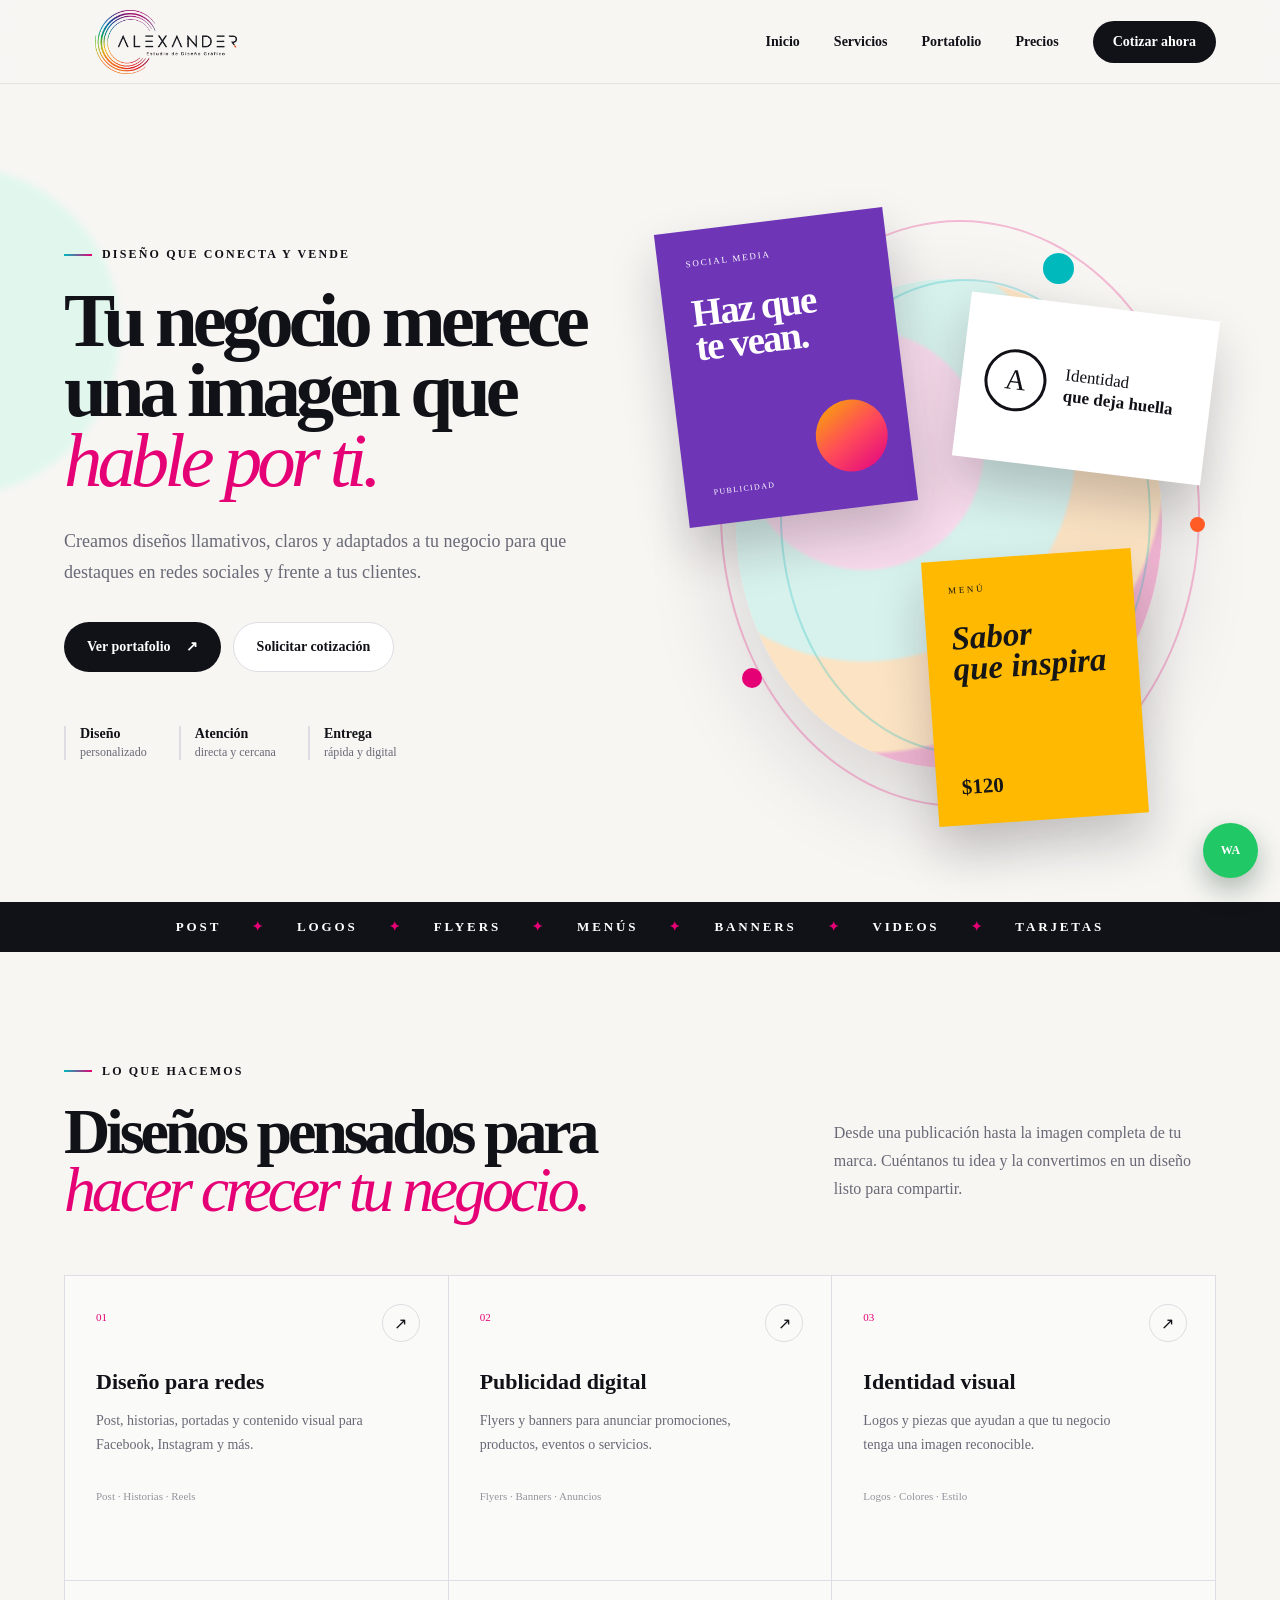
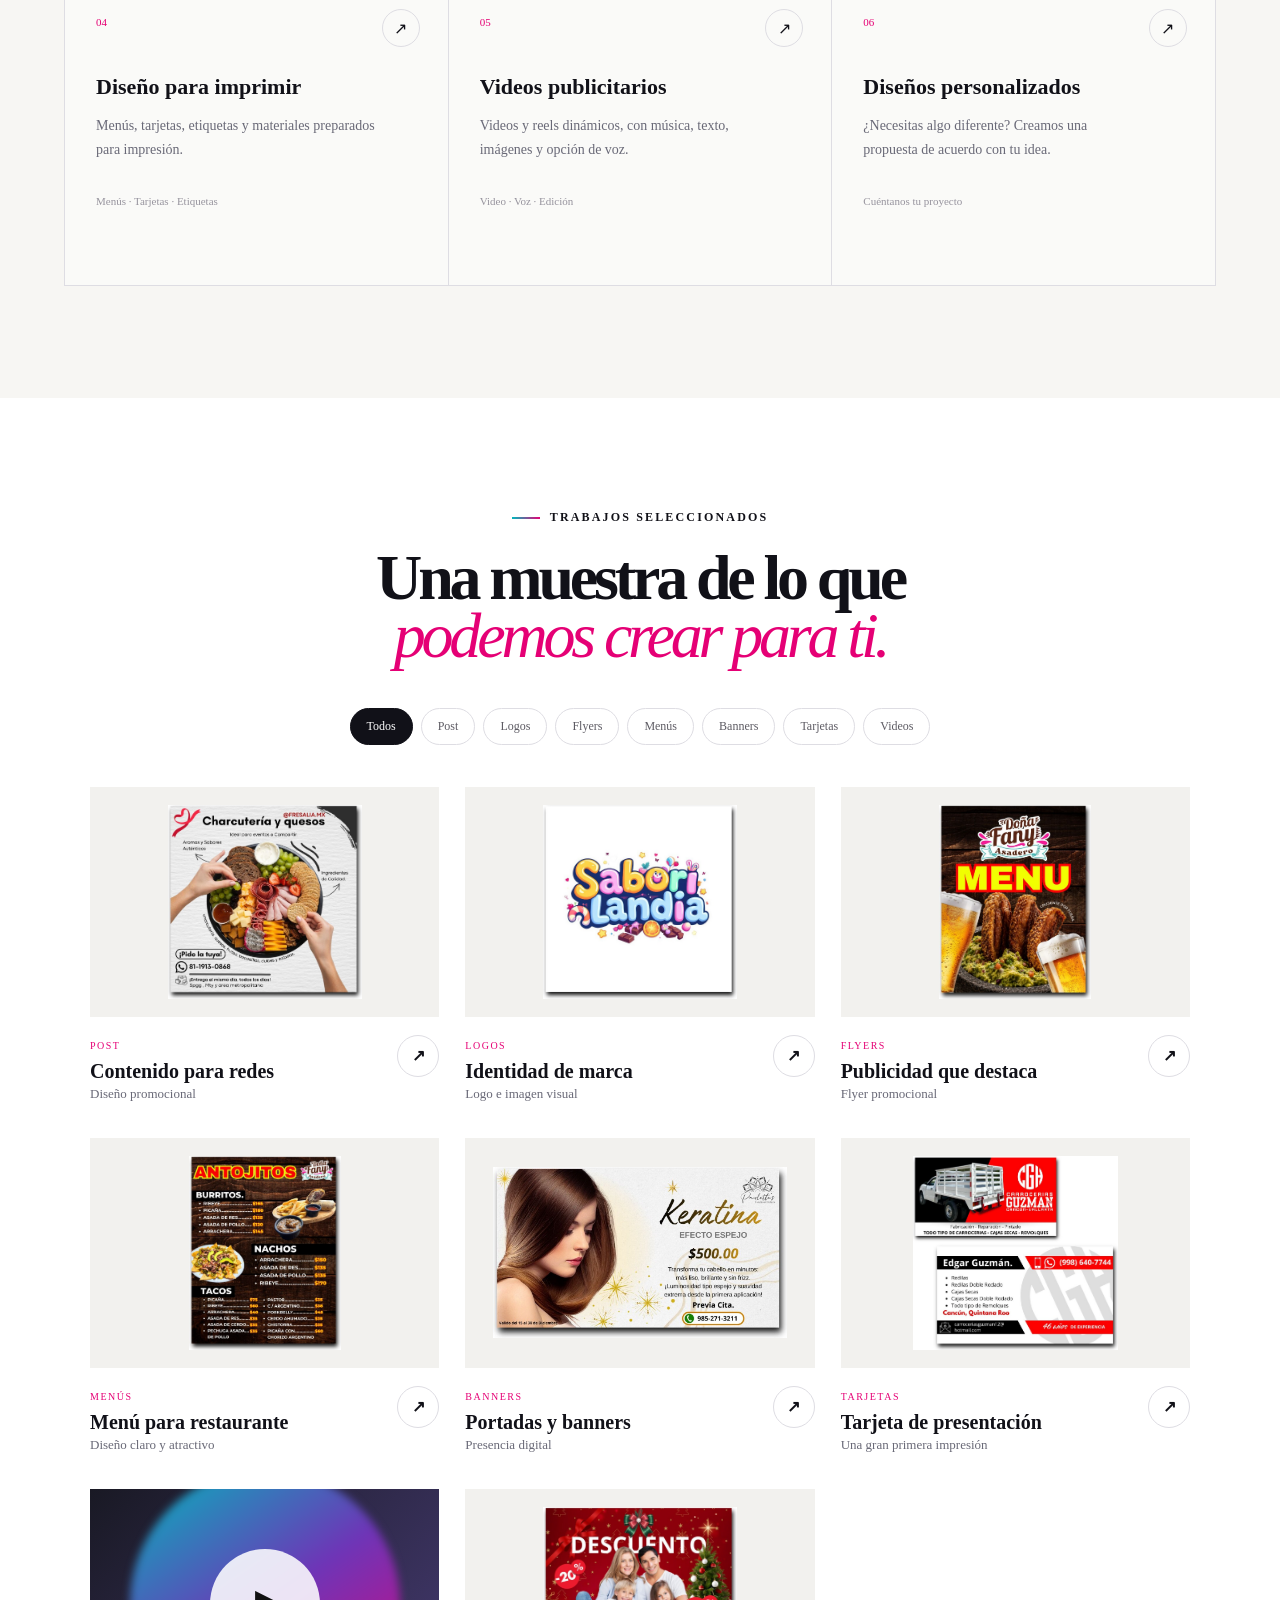
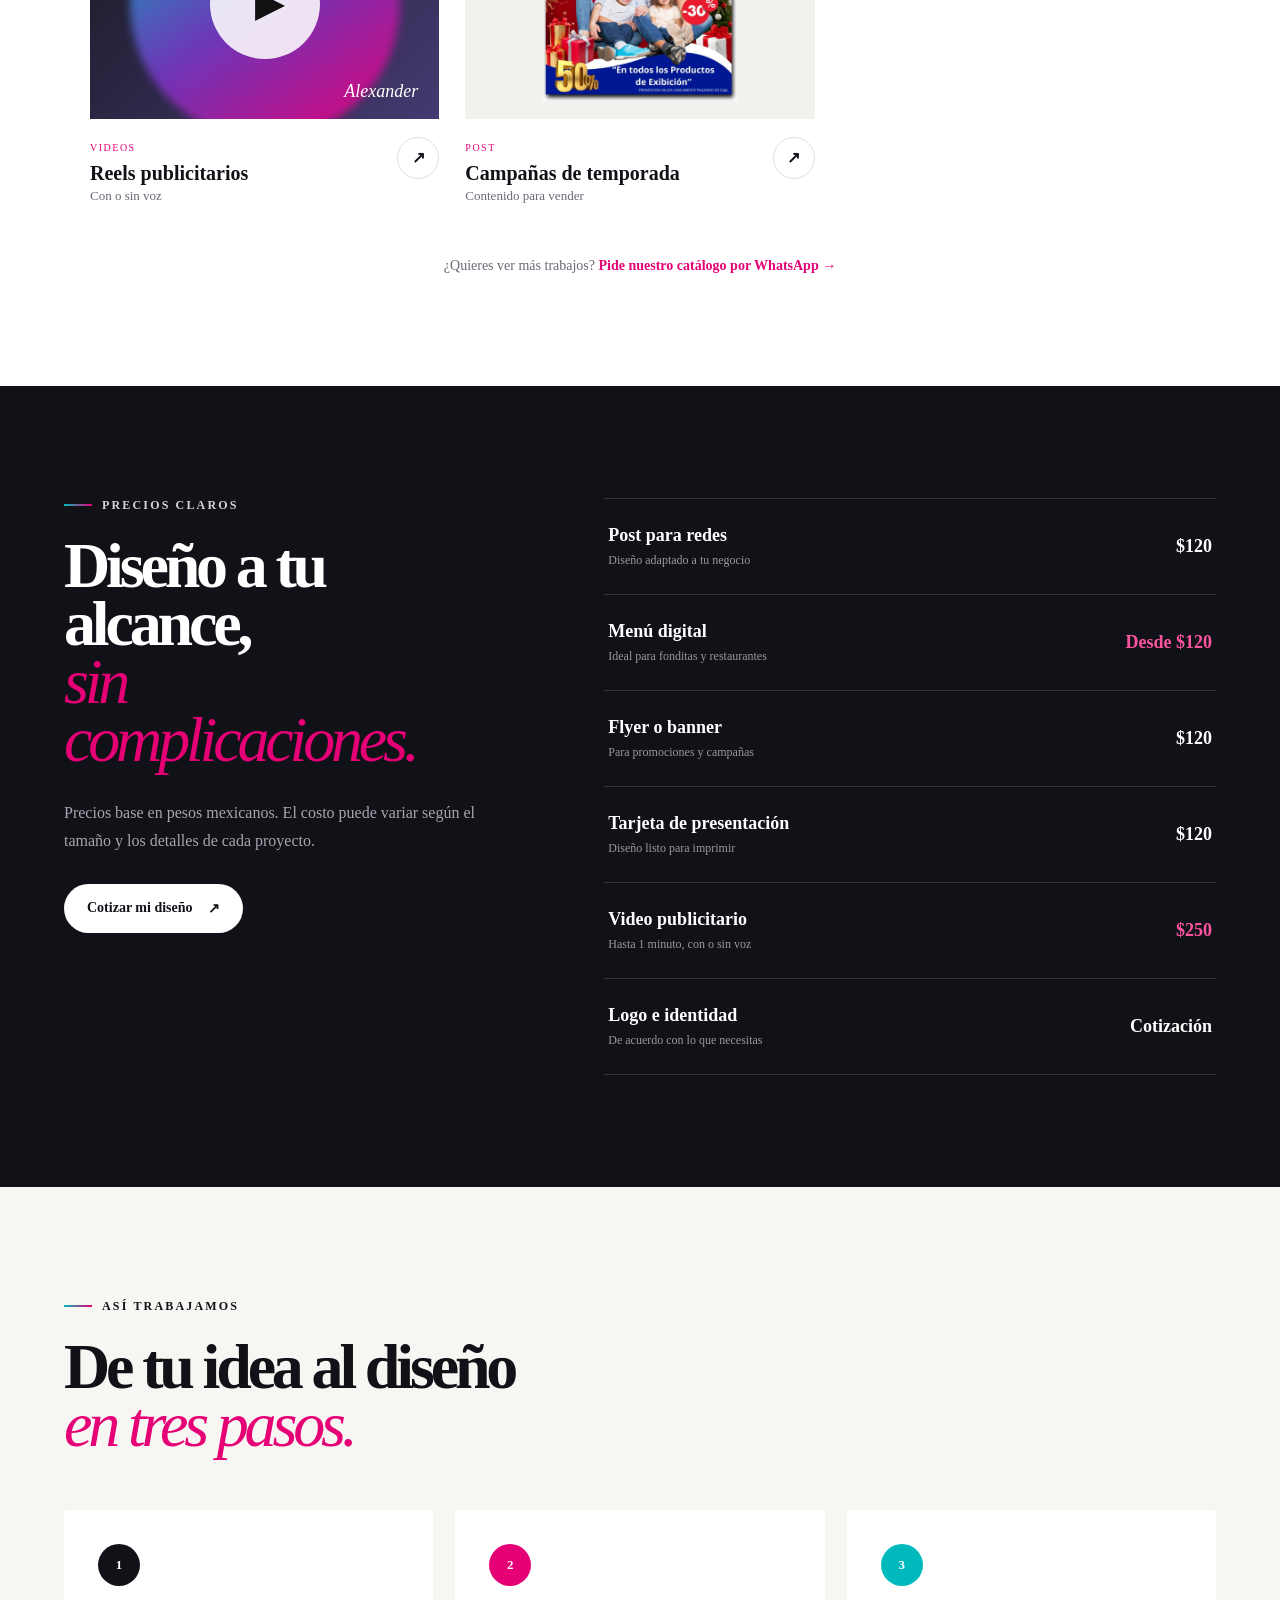
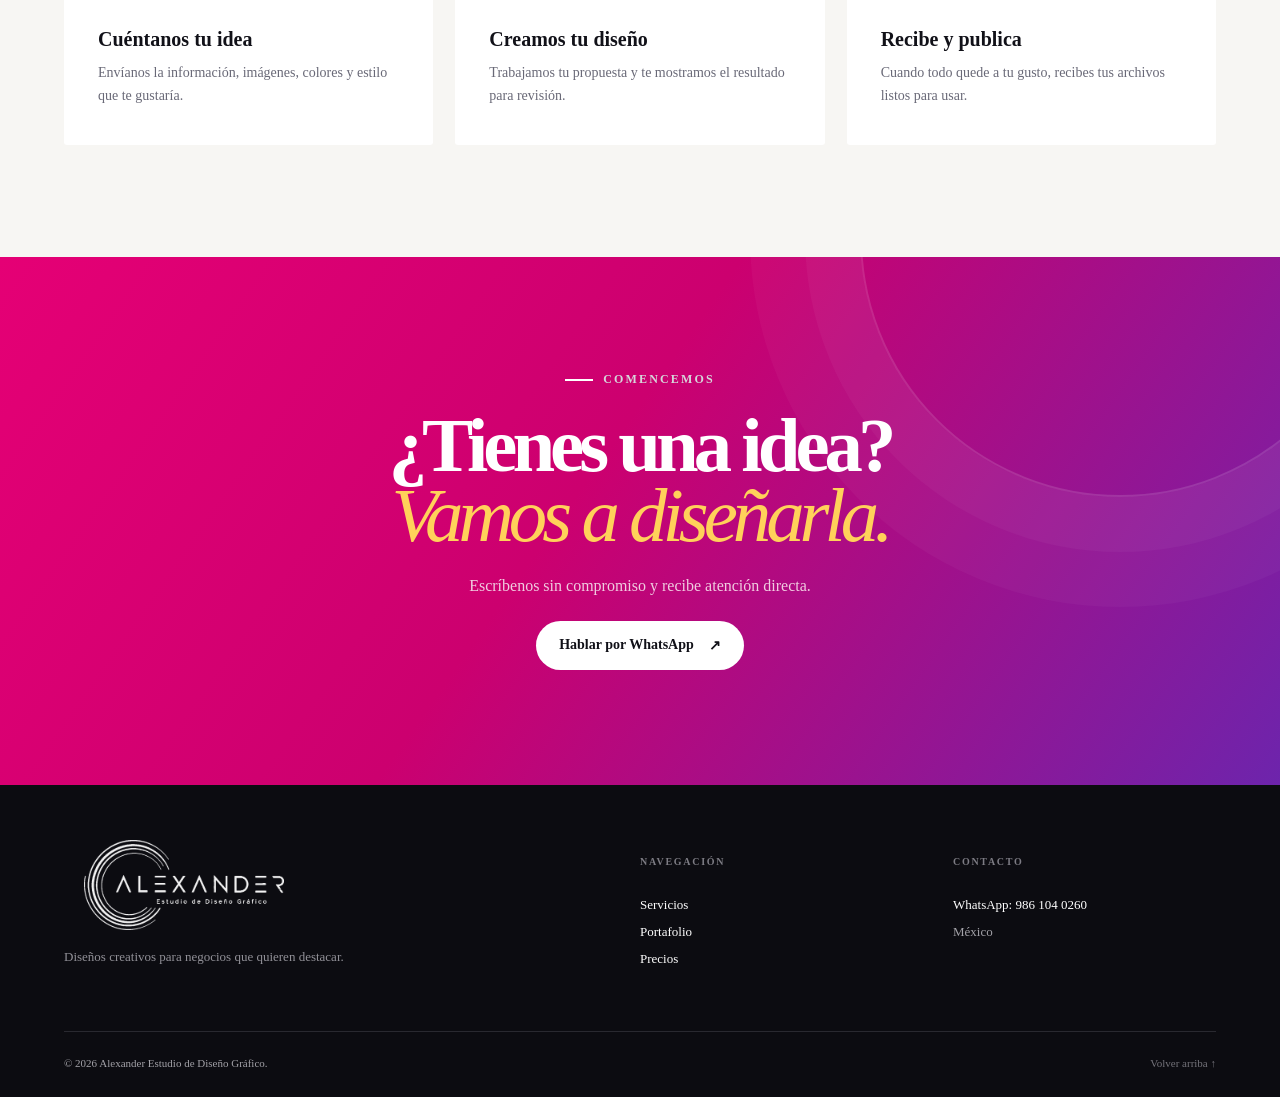
==== index.html @ 1971db6b "Add files via upload" ====
<!DOCTYPE html>
<html lang="es">
<head>
  <meta charset="UTF-8">
  <meta name="viewport" content="width=device-width, initial-scale=1.0">
  <meta name="description" content="Diseño de post, logos, flyers, menús, banners, tarjetas y videos publicitarios para negocios.">
  <title>Alexander Estudio de Diseño Gráfico | Portafolio</title>
  <link rel="stylesheet" href="styles.css">
</head>
<body>
  <header class="site-header">
    <a class="brand" href="#inicio" aria-label="Ir al inicio"><img src="logo-alexander.png" alt="Alexander Estudio de Diseño Gráfico"></a>
    <button class="menu-button" aria-label="Abrir menú" aria-expanded="false"><span></span><span></span></button>
    <nav class="nav" aria-label="Navegación principal">
      <a href="#inicio">Inicio</a><a href="#servicios">Servicios</a><a href="#portafolio">Portafolio</a><a href="#precios">Precios</a>
      <a class="nav-cta" href="https://wa.me/529861040260?text=Hola%2C%20vi%20tu%20portafolio%20y%20me%20gustar%C3%ADa%20cotizar%20un%20dise%C3%B1o." target="_blank" rel="noreferrer">Cotizar ahora</a>
    </nav>
  </header>

  <main>
    <section class="hero" id="inicio">
      <div class="hero-copy">
        <p class="eyebrow"><span></span> Diseño que conecta y vende</p>
        <h1>Tu negocio merece<br>una imagen que <em>hable por ti.</em></h1>
        <p class="hero-text">Creamos diseños llamativos, claros y adaptados a tu negocio para que destaques en redes sociales y frente a tus clientes.</p>
        <div class="hero-actions"><a class="button button-primary" href="#portafolio">Ver portafolio <span>↗</span></a><a class="button button-ghost" href="https://wa.me/529861040260" target="_blank" rel="noreferrer">Solicitar cotización</a></div>
        <div class="hero-proof"><div><strong>Diseño</strong><span>personalizado</span></div><div><strong>Atención</strong><span>directa y cercana</span></div><div><strong>Entrega</strong><span>rápida y digital</span></div></div>
      </div>
      <div class="hero-art" aria-label="Muestra de trabajos creativos"><div class="orbit orbit-one"></div><div class="orbit orbit-two"></div><div class="floating-card sample-one"><small>SOCIAL MEDIA</small><b>Haz que<br>te vean.</b><span>PUBLICIDAD</span></div><div class="floating-card sample-two"><span class="mini-logo">A</span><p>Identidad<br><b>que deja huella</b></p></div><div class="floating-card sample-three"><small>MENÚ</small><b>Sabor<br>que inspira</b><i>$120</i></div><div class="color-dot dot-one"></div><div class="color-dot dot-two"></div><div class="color-dot dot-three"></div></div>
    </section>

    <section class="ticker"><div>POST <span>✦</span> LOGOS <span>✦</span> FLYERS <span>✦</span> MENÚS <span>✦</span> BANNERS <span>✦</span> VIDEOS <span>✦</span> TARJETAS</div></section>

    <section class="section services" id="servicios">
      <div class="section-heading"><div><p class="eyebrow"><span></span> Lo que hacemos</p><h2>Diseños pensados para<br><em>hacer crecer tu negocio.</em></h2></div><p>Desde una publicación hasta la imagen completa de tu marca. Cuéntanos tu idea y la convertimos en un diseño listo para compartir.</p></div>
      <div class="service-grid">
        <article class="service-card"><span class="service-number">01</span><h3>Diseño para redes</h3><p>Post, historias, portadas y contenido visual para Facebook, Instagram y más.</p><small>Post · Historias · Reels</small><i>↗</i></article>
        <article class="service-card"><span class="service-number">02</span><h3>Publicidad digital</h3><p>Flyers y banners para anunciar promociones, productos, eventos o servicios.</p><small>Flyers · Banners · Anuncios</small><i>↗</i></article>
        <article class="service-card"><span class="service-number">03</span><h3>Identidad visual</h3><p>Logos y piezas que ayudan a que tu negocio tenga una imagen reconocible.</p><small>Logos · Colores · Estilo</small><i>↗</i></article>
        <article class="service-card"><span class="service-number">04</span><h3>Diseño para imprimir</h3><p>Menús, tarjetas, etiquetas y materiales preparados para impresión.</p><small>Menús · Tarjetas · Etiquetas</small><i>↗</i></article>
        <article class="service-card"><span class="service-number">05</span><h3>Videos publicitarios</h3><p>Videos y reels dinámicos, con música, texto, imágenes y opción de voz.</p><small>Video · Voz · Edición</small><i>↗</i></article>
        <article class="service-card"><span class="service-number">06</span><h3>Diseños personalizados</h3><p>¿Necesitas algo diferente? Creamos una propuesta de acuerdo con tu idea.</p><small>Cuéntanos tu proyecto</small><i>↗</i></article>
      </div>
    </section>

    <section class="section portfolio" id="portafolio">
      <div class="portfolio-title"><p class="eyebrow"><span></span> Trabajos seleccionados</p><h2>Una muestra de lo que<br><em>podemos crear para ti.</em></h2></div>
      <div class="filters" role="group" aria-label="Filtrar portafolio"><button class="active" data-filter="Todos">Todos</button><button data-filter="Post">Post</button><button data-filter="Logos">Logos</button><button data-filter="Flyers">Flyers</button><button data-filter="Menús">Menús</button><button data-filter="Banners">Banners</button><button data-filter="Tarjetas">Tarjetas</button><button data-filter="Videos">Videos</button></div>
      <div class="work-grid">
        <article class="work-item" data-category="Post"><button type="button" class="work-visual portfolio-photo" aria-label="Ampliar diseño de post"><img src="imagenes/post.jpg" alt="Diseño de post para redes sociales" loading="lazy" decoding="async"></button><div class="work-info"><div><small>Post</small><h3>Contenido para redes</h3><p>Diseño promocional</p></div><b>↗</b></div></article>
        <article class="work-item" data-category="Logos"><button type="button" class="work-visual portfolio-photo" aria-label="Ampliar diseño de logotipo"><img src="imagenes/logo.jpg" alt="Diseño de logotipo e identidad de marca" loading="lazy" decoding="async"></button><div class="work-info"><div><small>Logos</small><h3>Identidad de marca</h3><p>Logo e imagen visual</p></div><b>↗</b></div></article>
        <article class="work-item" data-category="Flyers"><button type="button" class="work-visual portfolio-photo" aria-label="Ampliar diseño de flyer"><img src="imagenes/flyer.jpg" alt="Diseño de flyer publicitario" loading="lazy" decoding="async"></button><div class="work-info"><div><small>Flyers</small><h3>Publicidad que destaca</h3><p>Flyer promocional</p></div><b>↗</b></div></article>
        <article class="work-item" data-category="Menús"><button type="button" class="work-visual portfolio-photo" aria-label="Ampliar diseño de menú"><img src="imagenes/menu.jpg" alt="Diseño de menú para restaurante" loading="lazy" decoding="async"></button><div class="work-info"><div><small>Menús</small><h3>Menú para restaurante</h3><p>Diseño claro y atractivo</p></div><b>↗</b></div></article>
        <article class="work-item" data-category="Banners"><button type="button" class="work-visual portfolio-photo" aria-label="Ampliar diseño de banner"><img src="imagenes/banner.jpg" alt="Diseño de banner para redes sociales" loading="lazy" decoding="async"></button><div class="work-info"><div><small>Banners</small><h3>Portadas y banners</h3><p>Presencia digital</p></div><b>↗</b></div></article>
        <article class="work-item" data-category="Tarjetas"><button type="button" class="work-visual portfolio-photo" aria-label="Ampliar diseño de tarjeta"><img src="imagenes/tarjetas.jpg" alt="Diseño de tarjeta de presentación" loading="lazy" decoding="async"></button><div class="work-info"><div><small>Tarjetas</small><h3>Tarjeta de presentación</h3><p>Una gran primera impresión</p></div><b>↗</b></div></article>
        <article class="work-item" data-category="Videos"><div class="work-visual work-video"><span>▶</span><i>Alexander</i></div><div class="work-info"><div><small>Videos</small><h3>Reels publicitarios</h3><p>Con o sin voz</p></div><b>↗</b></div></article>
        <article class="work-item" data-category="Post"><button type="button" class="work-visual portfolio-photo" aria-label="Ampliar diseño de campaña"><img src="imagenes/campanas.jpg" alt="Diseño para campaña publicitaria de temporada" loading="lazy" decoding="async"></button><div class="work-info"><div><small>Post</small><h3>Campañas de temporada</h3><p>Contenido para vender</p></div><b>↗</b></div></article>
      </div>
      <p class="portfolio-note">¿Quieres ver más trabajos? <a href="https://wa.me/529861040260" target="_blank" rel="noreferrer">Pide nuestro catálogo por WhatsApp →</a></p>
    </section>

    <section class="section pricing" id="precios">
      <div class="pricing-intro"><p class="eyebrow light"><span></span> Precios claros</p><h2>Diseño a tu alcance,<br><em>sin complicaciones.</em></h2><p>Precios base en pesos mexicanos. El costo puede variar según el tamaño y los detalles de cada proyecto.</p><a class="button button-light" href="https://wa.me/529861040260" target="_blank" rel="noreferrer">Cotizar mi diseño <span>↗</span></a></div>
      <div class="price-list">
        <article class="price-row"><div><h3>Post para redes</h3><p>Diseño adaptado a tu negocio</p></div><strong>$120</strong></article>
        <article class="price-row featured"><div><h3>Menú digital</h3><p>Ideal para fonditas y restaurantes</p></div><strong>Desde $120</strong></article>
        <article class="price-row"><div><h3>Flyer o banner</h3><p>Para promociones y campañas</p></div><strong>$120</strong></article>
        <article class="price-row"><div><h3>Tarjeta de presentación</h3><p>Diseño listo para imprimir</p></div><strong>$120</strong></article>
        <article class="price-row featured"><div><h3>Video publicitario</h3><p>Hasta 1 minuto, con o sin voz</p></div><strong>$250</strong></article>
        <article class="price-row"><div><h3>Logo e identidad</h3><p>De acuerdo con lo que necesitas</p></div><strong>Cotización</strong></article>
      </div>
    </section>

    <section class="section process"><div class="section-heading"><div><p class="eyebrow"><span></span> Así trabajamos</p><h2>De tu idea al diseño<br><em>en tres pasos.</em></h2></div></div><div class="steps"><article><b>1</b><h3>Cuéntanos tu idea</h3><p>Envíanos la información, imágenes, colores y estilo que te gustaría.</p></article><article><b>2</b><h3>Creamos tu diseño</h3><p>Trabajamos tu propuesta y te mostramos el resultado para revisión.</p></article><article><b>3</b><h3>Recibe y publica</h3><p>Cuando todo quede a tu gusto, recibes tus archivos listos para usar.</p></article></div></section>
    <section class="cta-section"><div class="cta-rings"></div><p class="eyebrow light"><span></span> Comencemos</p><h2>¿Tienes una idea?<br><em>Vamos a diseñarla.</em></h2><p>Escríbenos sin compromiso y recibe atención directa.</p><a class="button button-light" href="https://wa.me/529861040260" target="_blank" rel="noreferrer">Hablar por WhatsApp <span>↗</span></a></section>
  </main>

  <footer><div class="footer-brand"><img src="logo-alexander.png" alt="Alexander Estudio de Diseño Gráfico"><p>Diseños creativos para negocios que quieren destacar.</p></div><div><h4>Navegación</h4><a href="#servicios">Servicios</a><a href="#portafolio">Portafolio</a><a href="#precios">Precios</a></div><div><h4>Contacto</h4><a href="https://wa.me/529861040260" target="_blank" rel="noreferrer">WhatsApp: 986 104 0260</a><span>México</span></div><div class="footer-bottom"><span>© 2026 Alexander Estudio de Diseño Gráfico.</span><a href="#inicio">Volver arriba ↑</a></div></footer>
  <div class="lightbox" id="lightbox" aria-hidden="true" role="dialog" aria-modal="true" aria-label="Vista ampliada del diseño">
    <button class="lightbox-close" type="button" aria-label="Cerrar imagen">×</button>
    <img id="lightbox-image" src="" alt="">
  </div>
  <a class="whatsapp-float" href="https://wa.me/529861040260" target="_blank" rel="noreferrer" aria-label="Contactar por WhatsApp">WA</a>

  <script>
    const menuButton = document.querySelector('.menu-button');
    const nav = document.querySelector('.nav');
    menuButton.addEventListener('click', () => {
      nav.classList.toggle('open');
      menuButton.setAttribute('aria-expanded', nav.classList.contains('open'));
    });
    nav.querySelectorAll('a').forEach(link => link.addEventListener('click', () => nav.classList.remove('open')));
    document.querySelectorAll('.filters button').forEach(button => button.addEventListener('click', () => {
      document.querySelector('.filters button.active').classList.remove('active');
      button.classList.add('active');
      document.querySelectorAll('.work-item').forEach(item => {
        item.style.display = button.dataset.filter === 'Todos' || item.dataset.category === button.dataset.filter ? '' : 'none';
      });
    }));

    const lightbox = document.querySelector('#lightbox');
    const lightboxImage = document.querySelector('#lightbox-image');
    const lightboxClose = document.querySelector('.lightbox-close');
    let lastPhotoButton;

    function closeLightbox() {
      lightbox.setAttribute('aria-hidden', 'true');
      lightboxImage.src = '';
      document.body.classList.remove('lightbox-open');
      if (lastPhotoButton) lastPhotoButton.focus();
    }

    document.querySelectorAll('.portfolio-photo').forEach(button => button.addEventListener('click', () => {
      const image = button.querySelector('img');
      lastPhotoButton = button;
      lightboxImage.src = image.src;
      lightboxImage.alt = image.alt;
      lightbox.setAttribute('aria-hidden', 'false');
      document.body.classList.add('lightbox-open');
      lightboxClose.focus();
    }));
    lightboxClose.addEventListener('click', closeLightbox);
    lightbox.addEventListener('click', event => {
      if (event.target === lightbox) closeLightbox();
    });
    document.addEventListener('keydown', event => {
      if (event.key === 'Escape' && lightbox.getAttribute('aria-hidden') === 'false') closeLightbox();
    });
  </script>
</body>
</html>
---- styles.css ----
:root{--ink:#111118;--muted:#696977;--paper:#f7f6f3;--white:#fff;--pink:#e50075;--orange:#ff5b24;--yellow:#ffc400;--cyan:#00b9bd;--purple:#6e35b7;--line:#dedde3}
*{box-sizing:border-box}html{scroll-behavior:smooth}body{margin:0;background:var(--paper);color:var(--ink);font-family:var(--font-geist-sans),Arial,sans-serif}a{color:inherit;text-decoration:none}button{font:inherit}em{font-family:Georgia,"Times New Roman",serif;font-weight:400}::selection{background:#ffcae4}
.site-header{height:84px;padding:0 clamp(22px,5vw,76px);display:flex;align-items:center;justify-content:space-between;position:sticky;top:0;z-index:50;background:rgba(247,246,243,.91);backdrop-filter:blur(15px);border-bottom:1px solid rgba(17,17,24,.08)}
.brand{width:204px;height:64px;display:flex;align-items:center}.brand img{width:100%;height:100%;object-fit:contain}.nav{display:flex;gap:34px;align-items:center;font-size:14px;font-weight:650}.nav>a:not(.nav-cta){position:relative}.nav>a:not(.nav-cta):after{content:"";height:2px;width:0;position:absolute;left:0;bottom:-7px;background:var(--pink);transition:.25s}.nav>a:hover:after{width:100%}.nav-cta{background:var(--ink);color:white;padding:13px 20px;border-radius:100px}.menu-button{display:none;background:none;border:0;padding:8px}.menu-button span{display:block;width:25px;height:2px;background:var(--ink);margin:6px}
.hero{min-height:calc(100vh - 84px);padding:clamp(64px,7vw,104px) clamp(22px,5vw,76px) 68px;display:grid;grid-template-columns:1.02fr .98fr;align-items:center;gap:40px;overflow:hidden;position:relative}.hero:before{content:"";width:330px;height:330px;border-radius:50%;background:#e1f7ed;filter:blur(3px);position:absolute;left:-210px;top:10%}.hero-copy{position:relative;z-index:2}.eyebrow{text-transform:uppercase;letter-spacing:.18em;font-size:12px;font-weight:750;display:flex;align-items:center;gap:10px;margin:0 0 24px}.eyebrow span{width:28px;height:2px;background:linear-gradient(90deg,var(--cyan),var(--pink))}.hero h1,.section h2,.cta-section h2{font-size:clamp(51px,6vw,91px);letter-spacing:-.065em;line-height:.91;margin:0}.hero h1 em,.section h2 em,.cta-section h2 em{color:var(--pink);font-style:italic}.hero-text{font-size:18px;line-height:1.72;max-width:625px;color:var(--muted);margin:30px 0 34px}.hero-actions{display:flex;gap:12px;flex-wrap:wrap}.button{display:inline-flex;align-items:center;justify-content:center;gap:15px;border-radius:100px;padding:16px 23px;font-size:14px;font-weight:750;transition:.25s}.button-primary{background:var(--ink);color:white}.button-primary:hover{background:var(--pink);transform:translateY(-2px)}.button-ghost{border:1px solid var(--line);background:white}.button-ghost:hover{border-color:var(--pink)}.hero-proof{display:flex;gap:32px;margin-top:54px}.hero-proof div{display:flex;flex-direction:column;padding-left:14px;border-left:2px solid var(--line)}.hero-proof strong{font-size:14px}.hero-proof span{font-size:12px;color:var(--muted);margin-top:3px}
.hero-art{height:min(660px,67vw);max-height:660px;min-height:520px;position:relative}.orbit{position:absolute;border-radius:50%;border:2px solid}.orbit-one{inset:7% 3% 4% 9%;border-color:rgba(229,0,117,.25)}.orbit-two{inset:16% 12% 12% 20%;border-color:rgba(0,185,189,.26)}.hero-art:before{content:"";position:absolute;inset:16% 10% 10% 12%;border-radius:50%;background:radial-gradient(circle at 30% 35%,#fff 0 9%,#fcdbef 10% 27%,#d4f2ec 28% 48%,#ffe2be 49% 69%,#f5b0d3 70%);filter:saturate(.85);box-shadow:0 35px 90px rgba(41,22,40,.16)}.floating-card{position:absolute;z-index:3;box-shadow:0 26px 50px rgba(26,20,28,.22);display:flex;flex-direction:column}.sample-one{width:230px;height:295px;left:0;top:7%;padding:28px;background:var(--purple);color:white;transform:rotate(-7deg)}.sample-one:before{content:"";width:72px;height:72px;border-radius:50%;background:linear-gradient(145deg,#f8ae00,#ff4c58,#e00086);position:absolute;right:22px;bottom:36px}.sample-one small{font-size:9px;letter-spacing:.2em}.sample-one b{font-size:39px;line-height:.88;letter-spacing:-.05em;margin-top:28px}.sample-one span{font-size:8px;letter-spacing:.17em;margin-top:auto}.sample-two{width:250px;height:165px;right:1%;top:20%;padding:23px;background:#fff;transform:rotate(7deg);flex-direction:row;align-items:center;gap:18px}.mini-logo{width:62px;height:62px;border:3px solid var(--ink);border-radius:50%;display:grid;place-items:center;font-family:Georgia;font-size:29px}.sample-two p{font-size:17px;line-height:1.2}.sample-three{width:210px;height:265px;right:14%;bottom:2%;padding:25px;background:#ffb900;transform:rotate(-4deg);color:#161616}.sample-three small{letter-spacing:.3em;font-size:9px}.sample-three b{font-family:Georgia;font-style:italic;font-size:33px;line-height:.95;margin-top:28px}.sample-three i{font-style:normal;font-weight:850;font-size:21px;margin-top:auto}.color-dot{position:absolute;border-radius:50%;z-index:4}.dot-one{width:31px;height:31px;background:var(--cyan);top:12%;right:26%}.dot-two{width:20px;height:20px;background:var(--pink);bottom:22%;left:13%}.dot-three{width:15px;height:15px;background:var(--orange);top:52%;right:2%}
.ticker{overflow:hidden;background:var(--ink);color:white;padding:17px 0;white-space:nowrap;font-size:13px;letter-spacing:.22em;font-weight:700}.ticker div{width:max-content;min-width:100%;text-align:center}.ticker span{color:var(--pink);margin:0 25px}
.section{padding:112px clamp(22px,5vw,76px)}.section-heading{display:grid;grid-template-columns:1.3fr .7fr;align-items:end;gap:60px;margin-bottom:56px}.section-heading h2,.portfolio-title h2,.pricing h2,.process h2{font-size:clamp(43px,5vw,72px)}.section-heading>p{color:var(--muted);line-height:1.75;font-size:16px;max-width:490px}.service-grid{display:grid;grid-template-columns:repeat(3,1fr);border-top:1px solid var(--line);border-left:1px solid var(--line)}.service-card{min-height:305px;padding:31px;position:relative;background:rgba(255,255,255,.38);border-right:1px solid var(--line);border-bottom:1px solid var(--line);transition:.3s}.service-card:hover{background:white;transform:translateY(-5px);box-shadow:0 24px 60px rgba(35,28,41,.08);z-index:2}.service-number{font-family:var(--font-geist-mono);font-size:11px;color:var(--pink)}.service-card h3{font-size:22px;margin:44px 0 14px}.service-card p{font-size:14px;line-height:1.7;color:var(--muted);max-width:280px}.service-card small{display:block;font-size:11px;margin-top:33px;color:#96939d}.service-card i{font-style:normal;position:absolute;top:28px;right:28px;border:1px solid var(--line);border-radius:50%;width:38px;height:38px;display:grid;place-items:center}
.portfolio{background:white}.portfolio-title{text-align:center}.portfolio-title .eyebrow{justify-content:center}.filters{display:flex;justify-content:center;flex-wrap:wrap;gap:8px;margin:42px 0}.filters button{border:1px solid var(--line);background:white;padding:10px 16px;border-radius:100px;font-size:12px;cursor:pointer;color:#5d5b63;transition:.2s}.filters button.active,.filters button:hover{background:var(--ink);color:white;border-color:var(--ink)}.work-grid{display:grid;grid-template-columns:repeat(2,1fr);gap:36px 26px;max-width:1240px;margin:auto}.work-item{transition:.3s}.work-item:hover{transform:translateY(-6px)}.work-visual{aspect-ratio:1.16/1;position:relative;overflow:hidden;display:grid;place-items:center}.work-visual>span{position:relative;z-index:2;font-size:clamp(37px,6vw,78px);font-weight:900;letter-spacing:-.07em}.work-visual>i{position:absolute;right:21px;bottom:17px;font:italic 18px Georgia}.work-social{background:linear-gradient(135deg,#ffe0ef,#ff479a);color:#4a0932}.work-social:before{content:"";position:absolute;width:240px;height:240px;border-radius:50%;background:#ffca00;top:-65px;right:-40px}.work-logo{background:#17171e;color:#fff}.work-logo span{border:3px solid white;width:130px;height:130px;border-radius:50%;display:grid;place-items:center;font-family:Georgia}.work-flyer{background:linear-gradient(145deg,#3b22a5,#ef007d);color:white}.work-flyer:before,.work-flyer:after{content:"";position:absolute;border-radius:50%;border:18px solid #ffb900;width:180px;height:180px}.work-flyer:before{top:-80px;left:-50px}.work-flyer:after{bottom:-100px;right:-40px}.work-menu{background:#e5ead4;color:#174430}.work-menu:before{content:"";width:48%;height:78%;background:#fffdf8;box-shadow:0 18px 45px #70776555;transform:rotate(-6deg);position:absolute}.work-menu span{font-family:Georgia;font-style:italic}.work-banner{background:#93e1d2;color:#073c40}.work-banner:before{content:"";position:absolute;width:105%;height:38%;background:#ff6b2c;transform:rotate(-9deg)}.work-card{background:#efe9e1;color:#34231e}.work-card:before{content:"";width:69%;height:42%;background:#251e1d;box-shadow:0 18px 40px #4a3d3655;transform:rotate(-7deg);position:absolute}.work-card span{color:#ffd0e2;font-size:40px}.work-video{background:linear-gradient(135deg,#191924,#453a71);color:white}.work-video:before{content:"";position:absolute;width:270px;height:270px;border-radius:50%;background:linear-gradient(145deg,var(--cyan),var(--purple),var(--pink));filter:blur(4px)}.work-video span{width:110px;height:110px;border-radius:50%;background:#ffffffdd;color:#111;display:grid;place-items:center;font-size:36px;padding-left:7px}.work-season{background:#ffeb2c;color:#e10063}.work-season:before{content:"";position:absolute;inset:25px;border:4px solid #e10063}.work-info{padding-top:18px;display:flex;justify-content:space-between}.work-info small{text-transform:uppercase;letter-spacing:.15em;color:var(--pink);font-size:10px}.work-info h3{font-size:20px;margin:7px 0 3px}.work-info p{font-size:13px;color:var(--muted);margin:0}.work-info b{width:42px;height:42px;border-radius:50%;border:1px solid var(--line);display:grid;place-items:center}.portfolio-note{text-align:center;margin:54px 0 0;color:var(--muted);font-size:14px}.portfolio-note a{color:var(--pink);font-weight:700}
.pricing{background:var(--ink);color:white;display:grid;grid-template-columns:.82fr 1.18fr;gap:9vw;align-items:start}.eyebrow.light{color:#d6d5da}.pricing-intro>p:not(.eyebrow){color:#a7a5ad;line-height:1.7;max-width:475px;margin:30px 0}.button-light{background:white;color:var(--ink)}.button-light:hover{background:var(--pink);color:white;transform:translateY(-2px)}.price-list{border-top:1px solid #36363e}.price-row{display:flex;align-items:center;justify-content:space-between;gap:20px;padding:26px 4px;border-bottom:1px solid #36363e}.price-row h3{font-size:18px;margin:0 0 7px}.price-row p{color:#9998a0;font-size:12px;margin:0}.price-row strong{font-size:18px;white-space:nowrap}.price-row.featured strong{color:#ff559f}.process{background:var(--paper)}.steps{display:grid;grid-template-columns:repeat(3,1fr);gap:22px}.steps article{background:white;padding:34px;min-height:235px;border-radius:3px;position:relative}.steps b{display:grid;place-items:center;width:42px;height:42px;background:var(--ink);color:white;border-radius:50%;font-size:13px}.steps article:nth-child(2) b{background:var(--pink)}.steps article:nth-child(3) b{background:var(--cyan)}.steps h3{margin:42px 0 10px;font-size:20px}.steps p{margin:0;line-height:1.65;color:var(--muted);font-size:14px}
.cta-section{background:linear-gradient(125deg,#e50075 0%,#cc006f 45%,#6d24ac 100%);color:white;text-align:center;padding:115px 22px;position:relative;overflow:hidden}.cta-rings{position:absolute;width:520px;height:520px;border:2px solid #ffffff22;border-radius:50%;top:-280px;right:-100px;box-shadow:0 0 0 55px #ffffff09,0 0 0 110px #ffffff08}.cta-section .eyebrow{justify-content:center}.cta-section .eyebrow span{background:white}.cta-section h2 em{color:#ffd15a}.cta-section>p:not(.eyebrow){color:#f0cce0;margin:26px auto}.cta-section .button{position:relative}.cta-section h2,.cta-section p{position:relative}
footer{padding:55px clamp(22px,5vw,76px) 28px;background:#0c0c11;color:white;display:grid;grid-template-columns:2fr 1fr 1fr;gap:50px}footer img{width:240px;height:90px;object-fit:contain;filter:brightness(0) invert(1);opacity:.95}.footer-brand p{font-size:13px;color:#929198;max-width:300px;line-height:1.6}footer h4{text-transform:uppercase;letter-spacing:.17em;font-size:10px;color:#7d7c84;margin:16px 0 19px}footer>div:not(.footer-brand):not(.footer-bottom){display:flex;flex-direction:column;gap:11px;font-size:13px}footer>div span{color:#a3a2a8}.footer-bottom{grid-column:1/-1;display:flex;justify-content:space-between;border-top:1px solid #292930;padding-top:25px;font-size:11px;color:#74737a}.whatsapp-float{position:fixed;right:22px;bottom:22px;width:55px;height:55px;background:#20c866;color:white;border-radius:50%;display:grid;place-items:center;font-size:12px;font-weight:900;box-shadow:0 12px 28px #143a2455;z-index:40;transition:.2s}.whatsapp-float:hover{transform:scale(1.08)}
@media(max-width:980px){.hero{grid-template-columns:1fr;padding-top:74px}.hero-art{height:580px}.hero-copy{max-width:760px}.section-heading{grid-template-columns:1fr}.service-grid{grid-template-columns:repeat(2,1fr)}.pricing{grid-template-columns:1fr}.price-list{margin-top:25px}.nav{gap:20px}.hero-proof{flex-wrap:wrap}}
@media(max-width:720px){.site-header{height:72px}.brand{width:174px}.menu-button{display:block;z-index:2}.nav{display:none;position:absolute;left:15px;right:15px;top:68px;background:white;border:1px solid var(--line);box-shadow:0 20px 60px #25202c22;padding:22px;flex-direction:column;align-items:stretch;border-radius:8px}.nav.open{display:flex}.nav-cta{text-align:center}.hero{min-height:auto;padding-top:58px}.hero h1{font-size:51px}.hero-text{font-size:16px}.hero-proof{gap:15px}.hero-proof div{min-width:43%}.hero-art{height:460px;min-height:460px;margin-top:20px}.sample-one{width:165px;height:220px;padding:19px}.sample-one b{font-size:29px}.sample-two{width:185px;height:120px;padding:14px}.mini-logo{width:47px;height:47px}.sample-two p{font-size:13px}.sample-three{width:150px;height:198px;padding:18px}.sample-three b{font-size:25px}.section{padding:78px 20px}.section-heading{gap:18px;margin-bottom:36px}.service-grid,.work-grid,.steps{grid-template-columns:1fr}.service-card{min-height:260px}.filters{justify-content:flex-start;overflow-x:auto;flex-wrap:nowrap;padding-bottom:8px}.filters button{white-space:nowrap}.pricing{padding-top:82px}.price-row{align-items:flex-start}.price-row strong{font-size:15px}.cta-section{padding:82px 20px}.cta-section h2{font-size:48px}footer{grid-template-columns:1fr 1fr}.footer-brand{grid-column:1/-1}.footer-bottom{flex-direction:column;gap:8px}.ticker div{animation:ticker 18s linear infinite}}@keyframes ticker{to{transform:translateX(-45%)}}
@media(prefers-reduced-motion:reduce){html{scroll-behavior:auto}.ticker div{animation:none}.work-item,.button,.service-card{transition:none}}
.portfolio .work-grid{grid-template-columns:repeat(3,minmax(0,1fr));max-width:1100px}
.portfolio .work-visual{width:100%;height:230px;aspect-ratio:auto}
.portfolio-photo{border:0;background:#f2f1ee;padding:18px;cursor:zoom-in}
.portfolio-photo:focus-visible{outline:3px solid var(--pink);outline-offset:4px}
.portfolio .work-visual img{width:auto!important;height:auto!important;max-width:94%!important;max-height:194px!important;display:block;object-fit:contain;object-position:center;transition:transform .25s ease}
.portfolio-photo:hover img{transform:scale(1.025)}
.lightbox{position:fixed;inset:0;z-index:100;display:flex;align-items:center;justify-content:center;padding:70px 24px 24px;background:rgba(10,10,15,.92);opacity:1;visibility:visible;transition:opacity .2s ease,visibility .2s ease}
.lightbox[aria-hidden="true"]{opacity:0;visibility:hidden;pointer-events:none}
.lightbox img{display:block;width:auto;height:auto;max-width:min(94vw,1200px);max-height:86vh;object-fit:contain;border-radius:4px;box-shadow:0 28px 90px rgba(0,0,0,.45)}
.lightbox-close{position:absolute;top:18px;right:22px;width:44px;height:44px;border:1px solid rgba(255,255,255,.35);border-radius:50%;background:rgba(255,255,255,.1);color:white;font-size:30px;line-height:1;cursor:pointer}
.lightbox-close:hover,.lightbox-close:focus-visible{background:white;color:var(--ink);outline:0}
body.lightbox-open{overflow:hidden}
@media(max-width:980px){.portfolio .work-grid{grid-template-columns:repeat(2,minmax(0,1fr))}}
@media(max-width:720px){.portfolio .work-grid{grid-template-columns:1fr}.portfolio .work-item{width:100%;max-width:350px;margin-left:auto;margin-right:auto}.portfolio .work-visual{height:220px}.portfolio-photo{padding:14px}.portfolio .work-visual img{max-width:96%!important;max-height:190px!important}.lightbox{padding:68px 12px 18px}.lightbox img{max-width:96vw;max-height:82vh}.lightbox-close{top:12px;right:12px}}
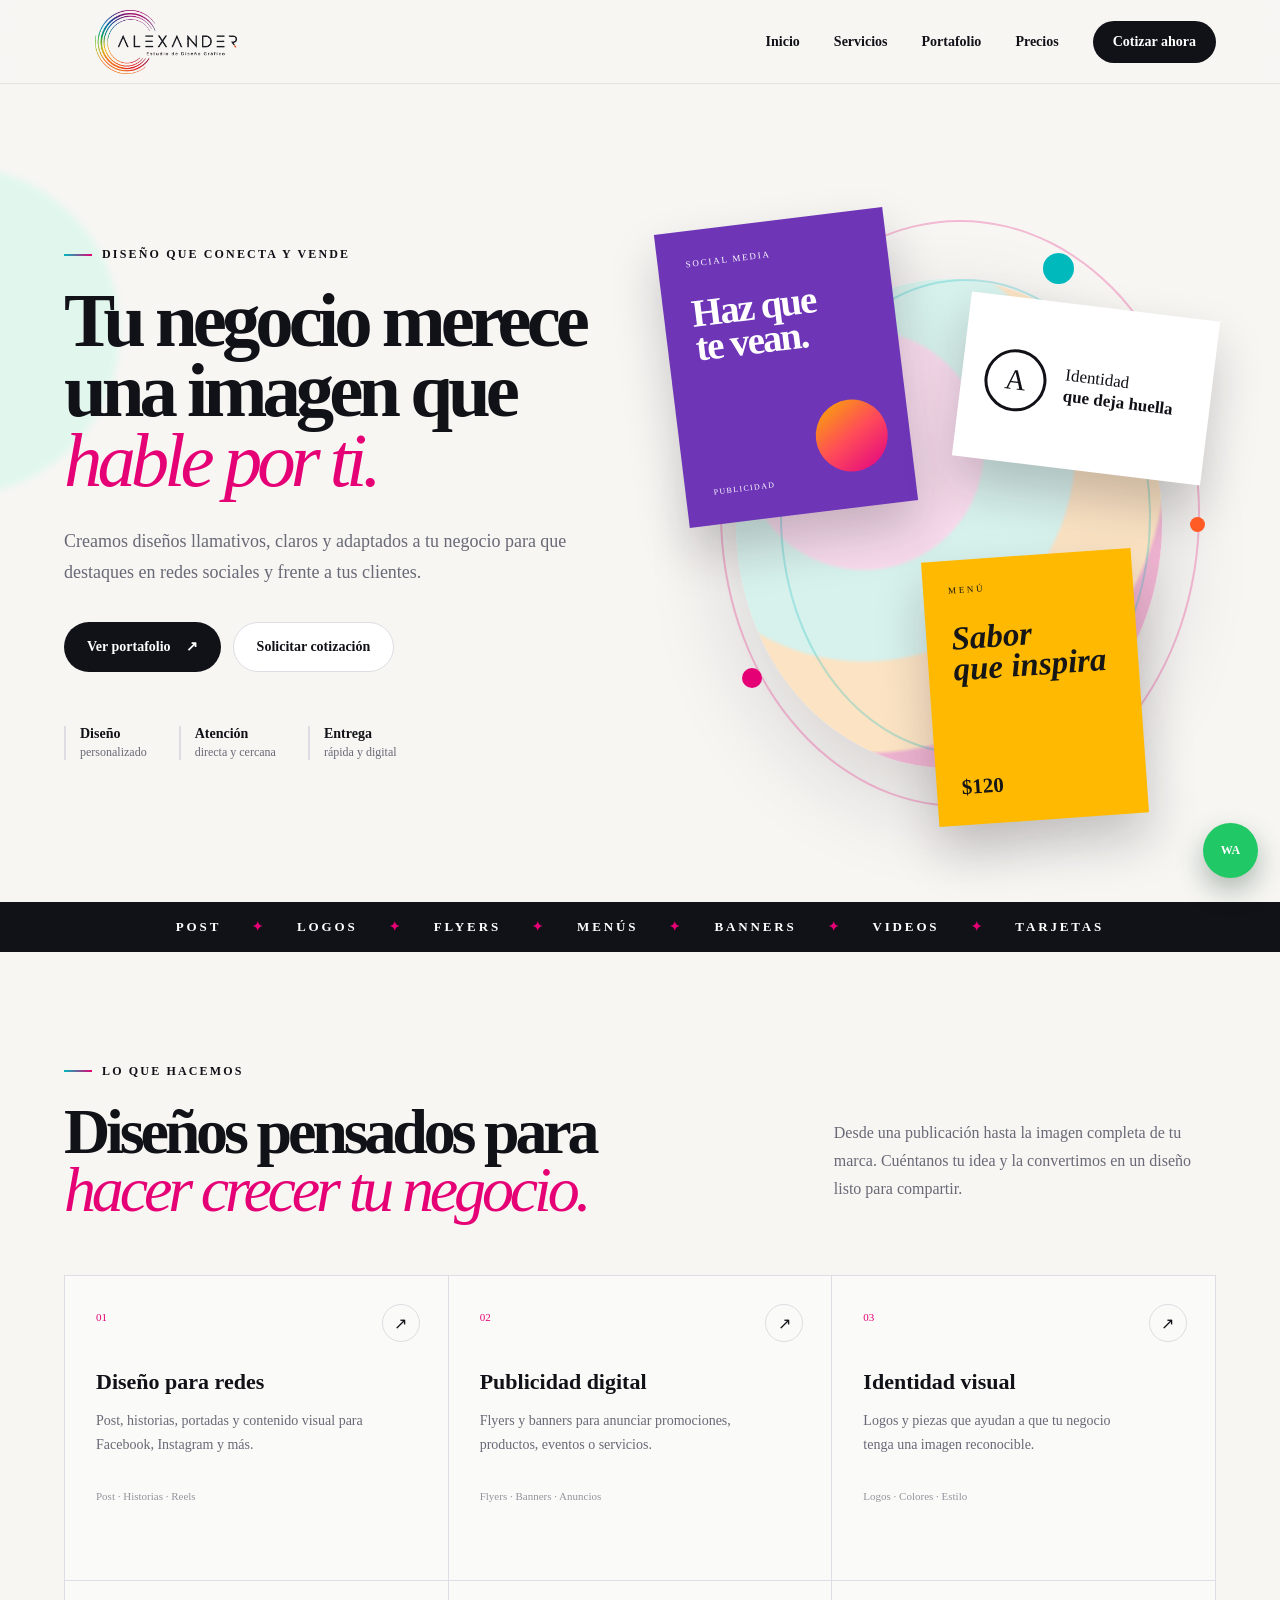
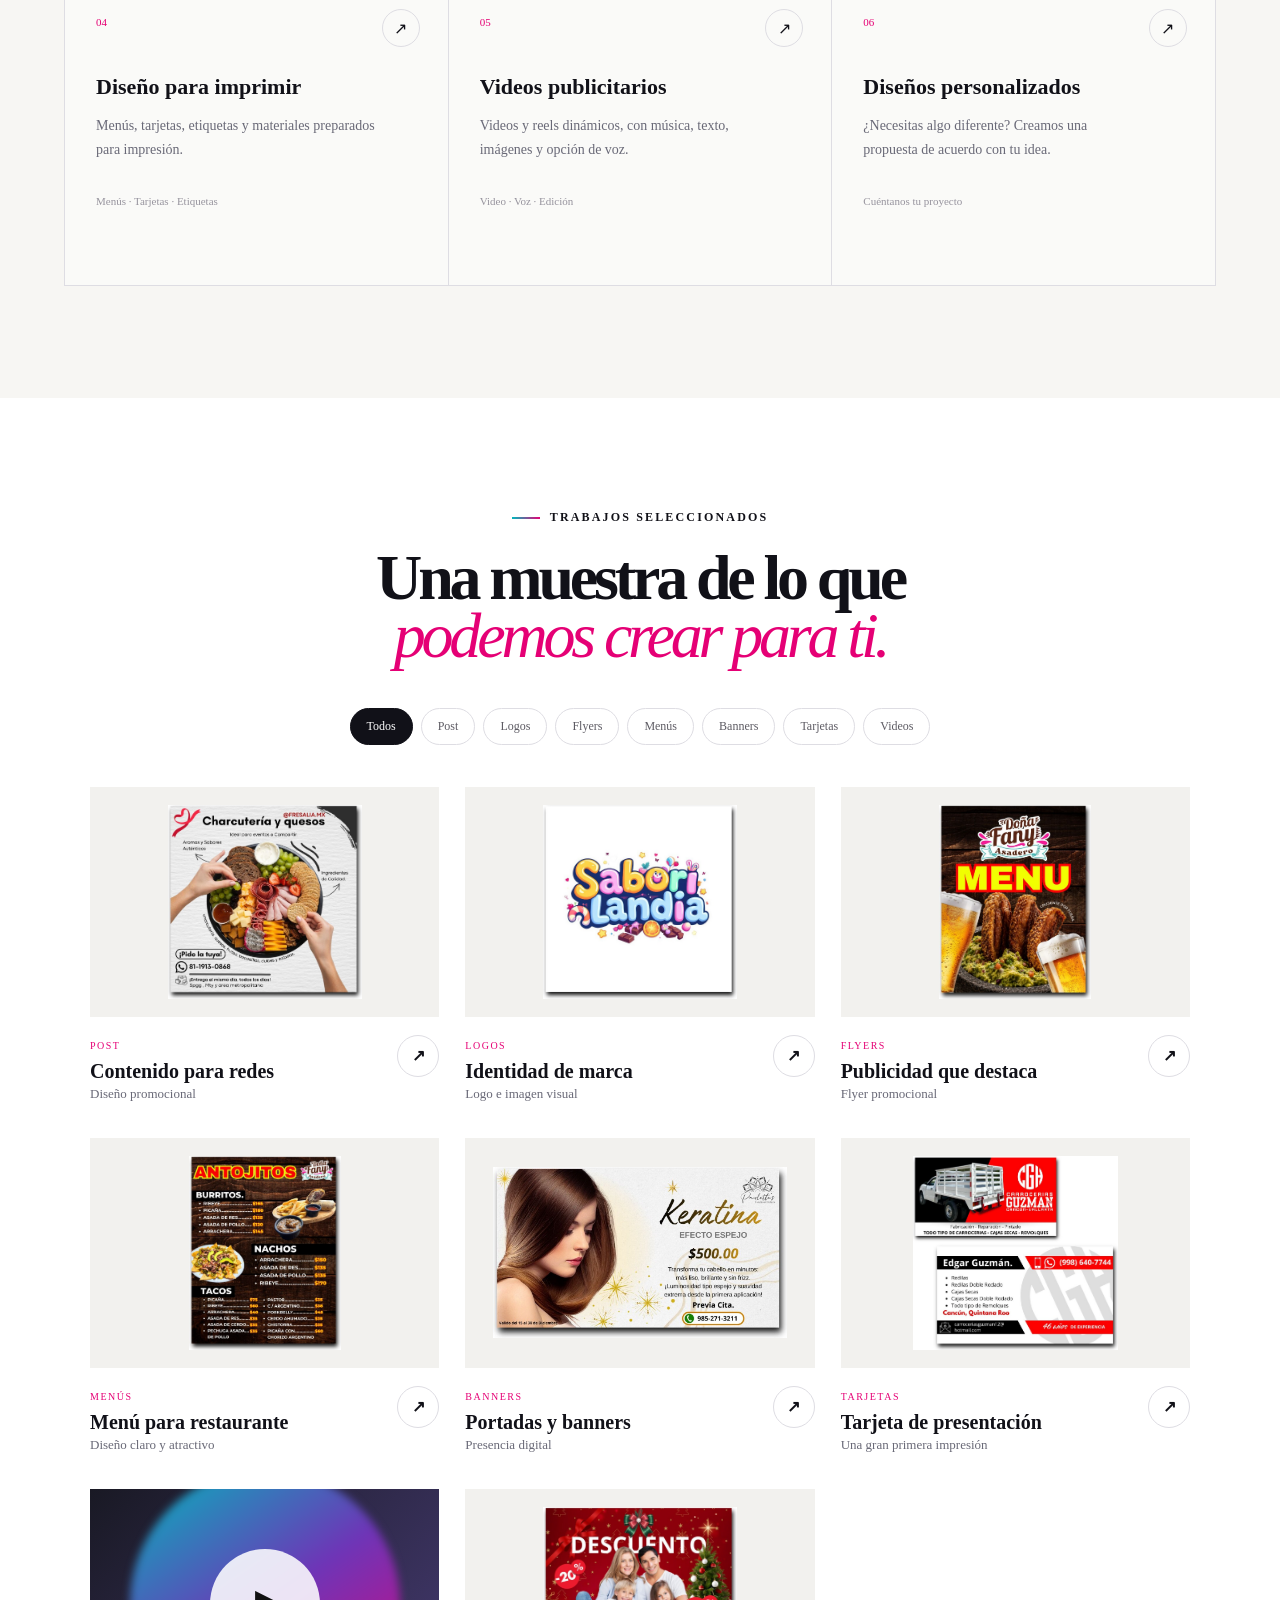
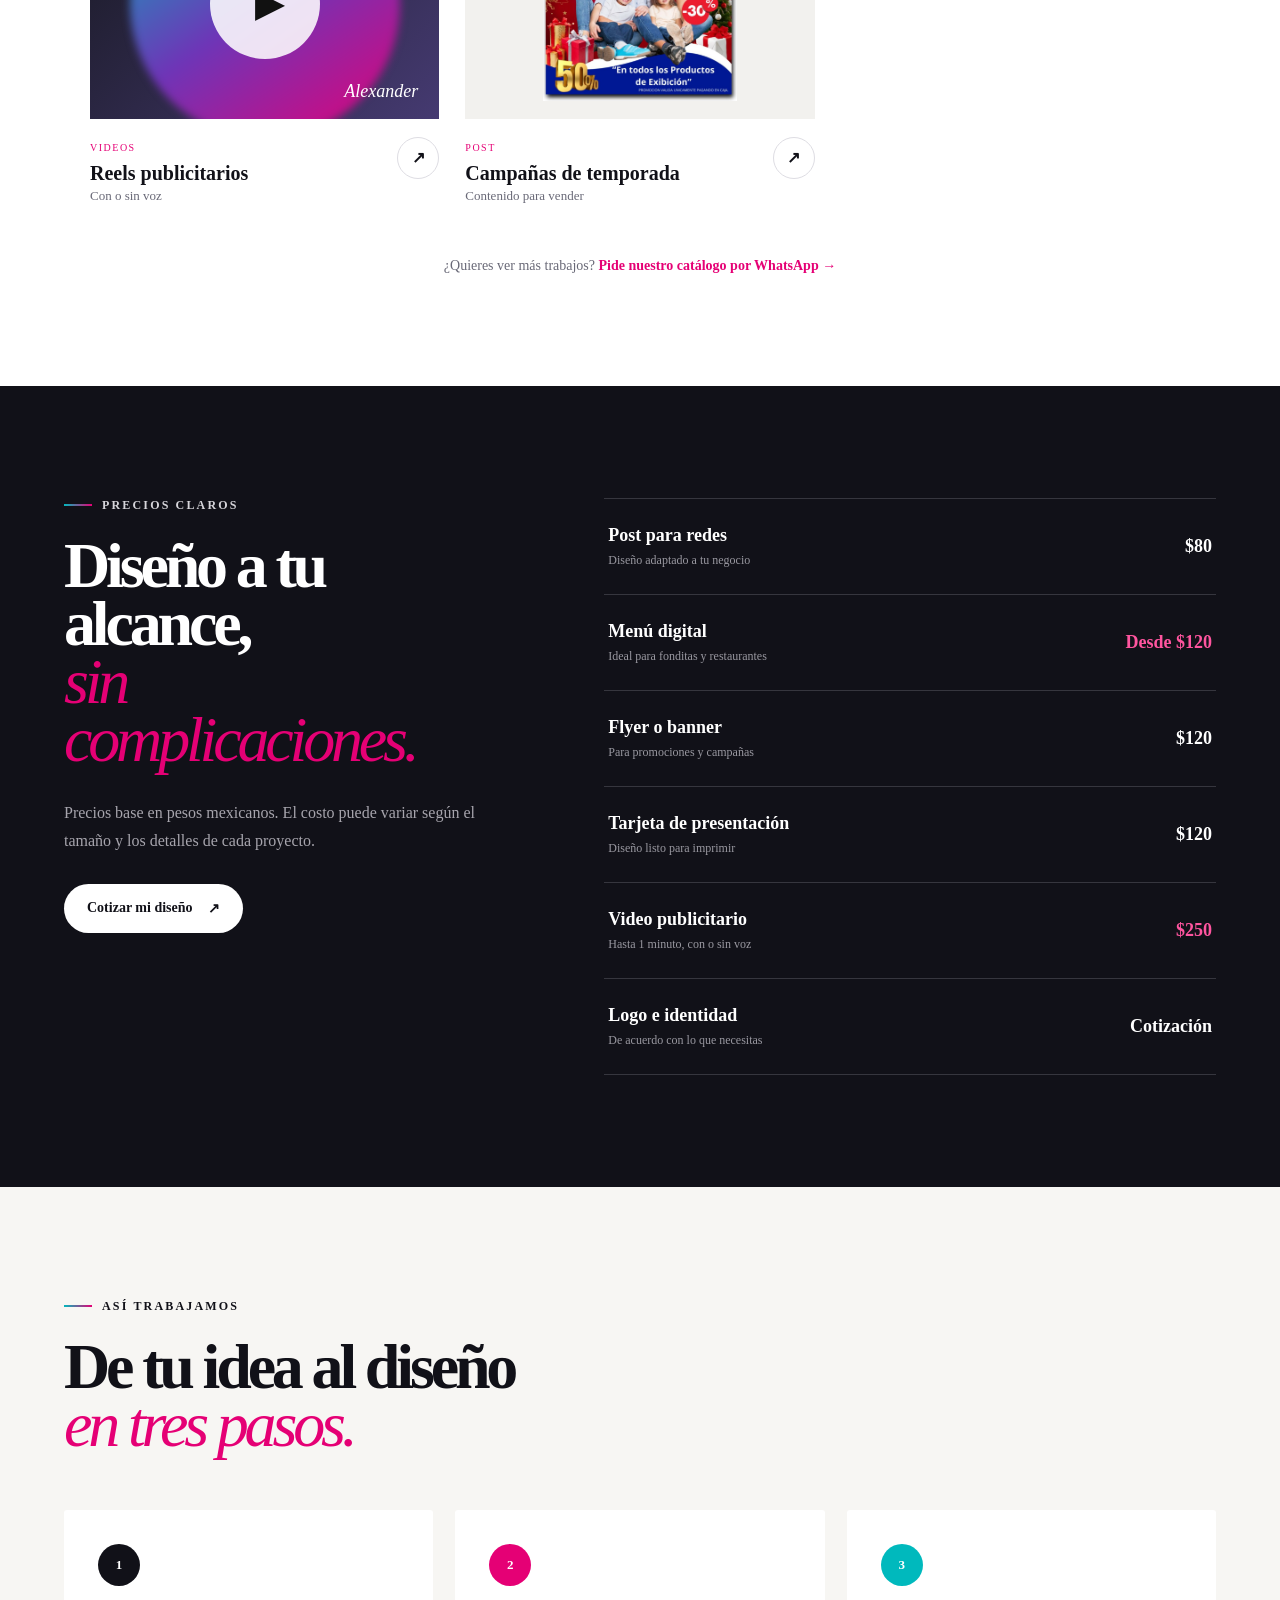
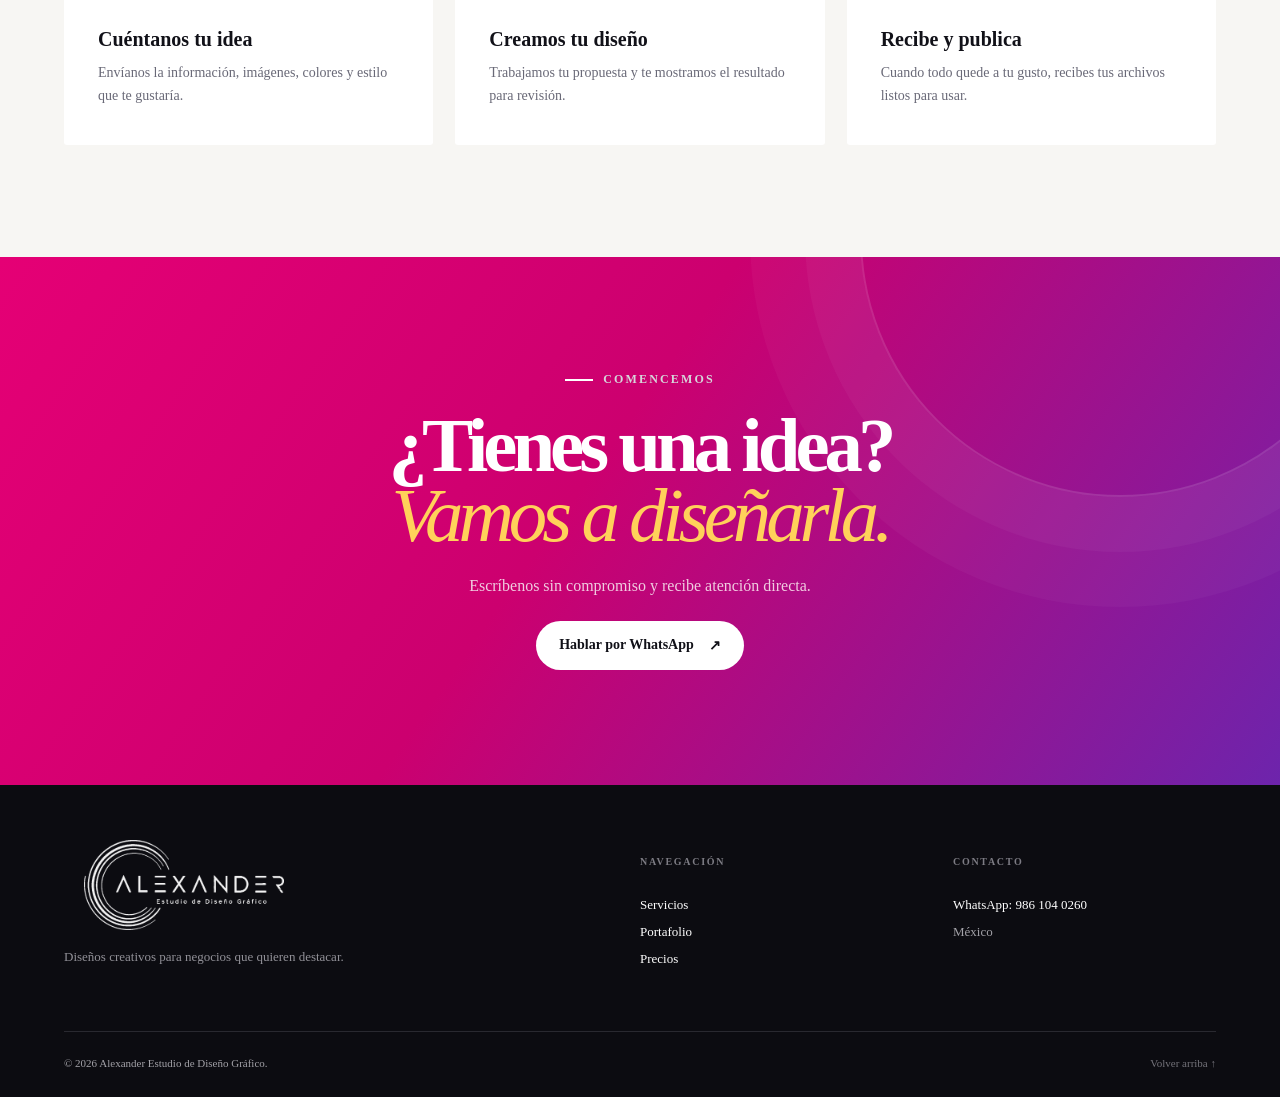
==== commit f7be2118: "Update index.html" ====
--- a/index.html
+++ b/index.html
@@ -62,7 +62,7 @@
     <section class="section pricing" id="precios">
       <div class="pricing-intro"><p class="eyebrow light"><span></span> Precios claros</p><h2>Diseño a tu alcance,<br><em>sin complicaciones.</em></h2><p>Precios base en pesos mexicanos. El costo puede variar según el tamaño y los detalles de cada proyecto.</p><a class="button button-light" href="https://wa.me/529861040260" target="_blank" rel="noreferrer">Cotizar mi diseño <span>↗</span></a></div>
       <div class="price-list">
-        <article class="price-row"><div><h3>Post para redes</h3><p>Diseño adaptado a tu negocio</p></div><strong>$120</strong></article>
+        <article class="price-row"><div><h3>Post para redes</h3><p>Diseño adaptado a tu negocio</p></div><strong>$80</strong></article>
         <article class="price-row featured"><div><h3>Menú digital</h3><p>Ideal para fonditas y restaurantes</p></div><strong>Desde $120</strong></article>
         <article class="price-row"><div><h3>Flyer o banner</h3><p>Para promociones y campañas</p></div><strong>$120</strong></article>
         <article class="price-row"><div><h3>Tarjeta de presentación</h3><p>Diseño listo para imprimir</p></div><strong>$120</strong></article>
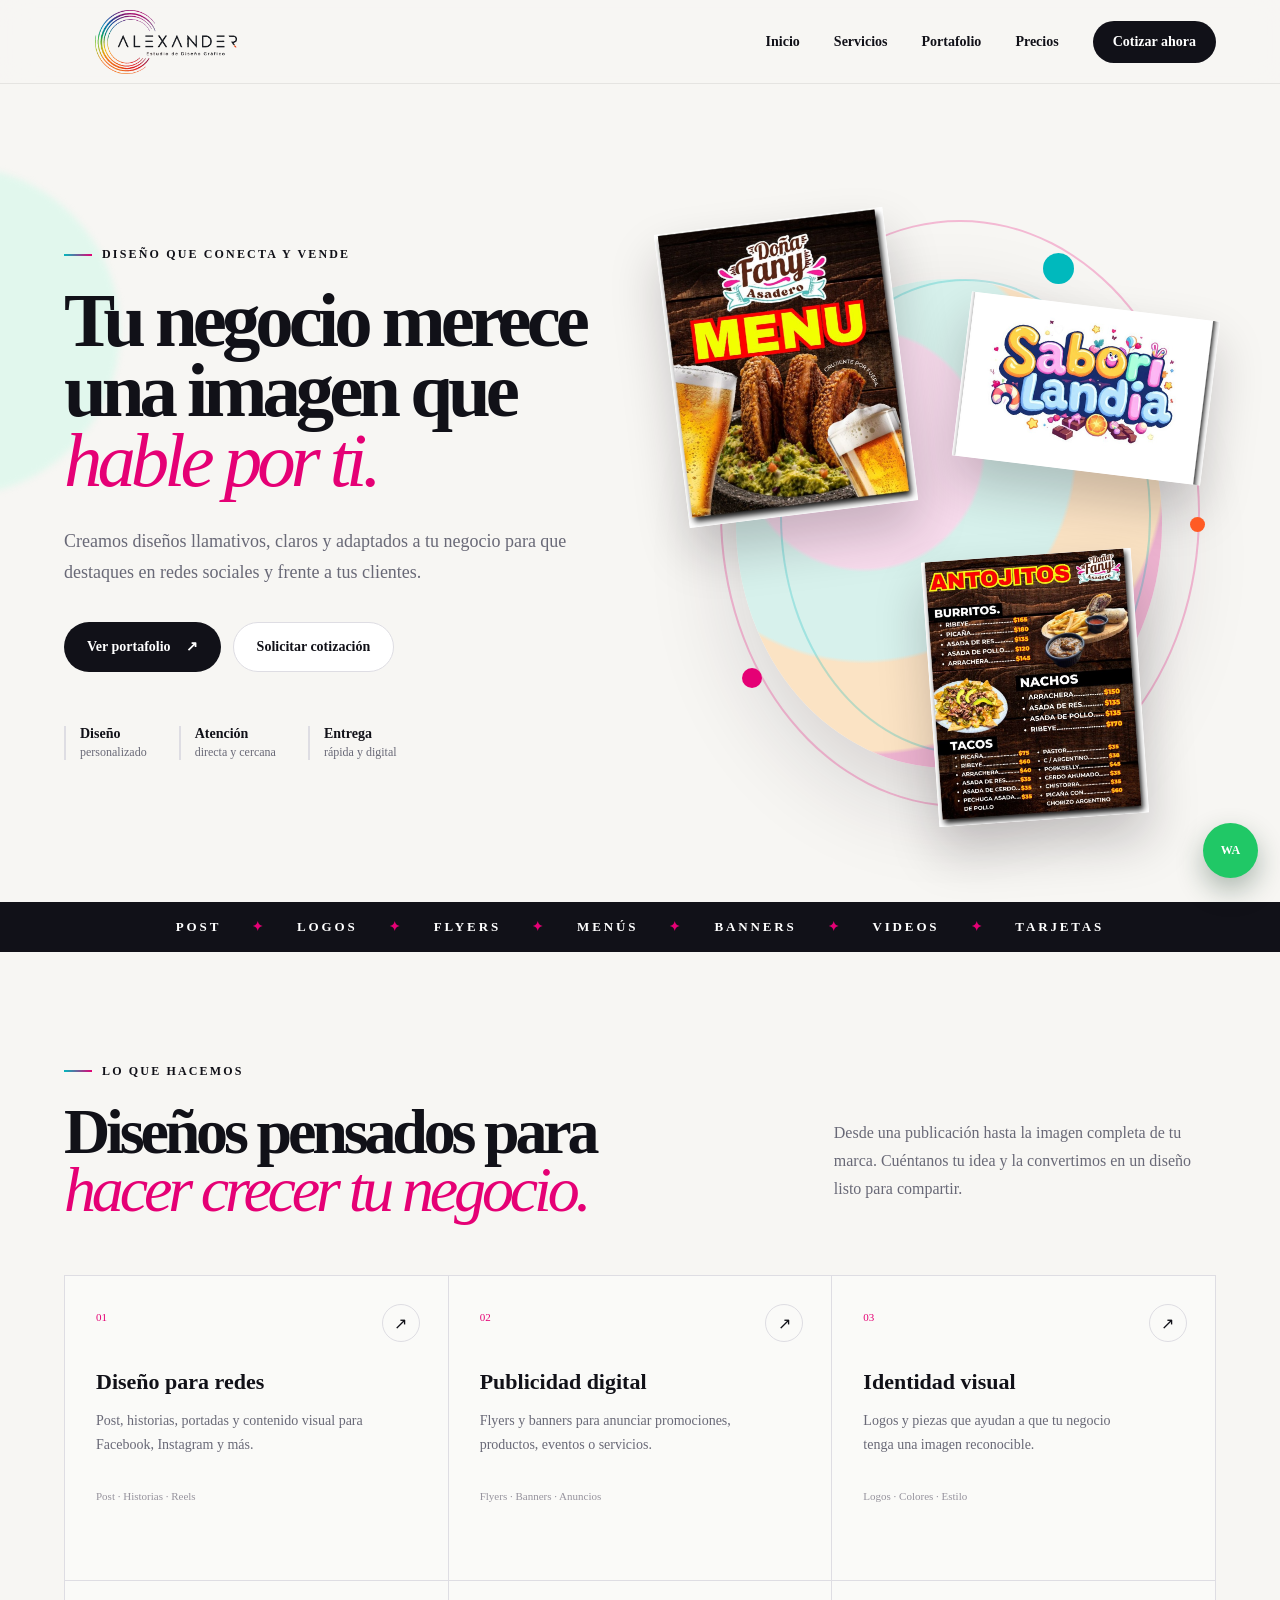
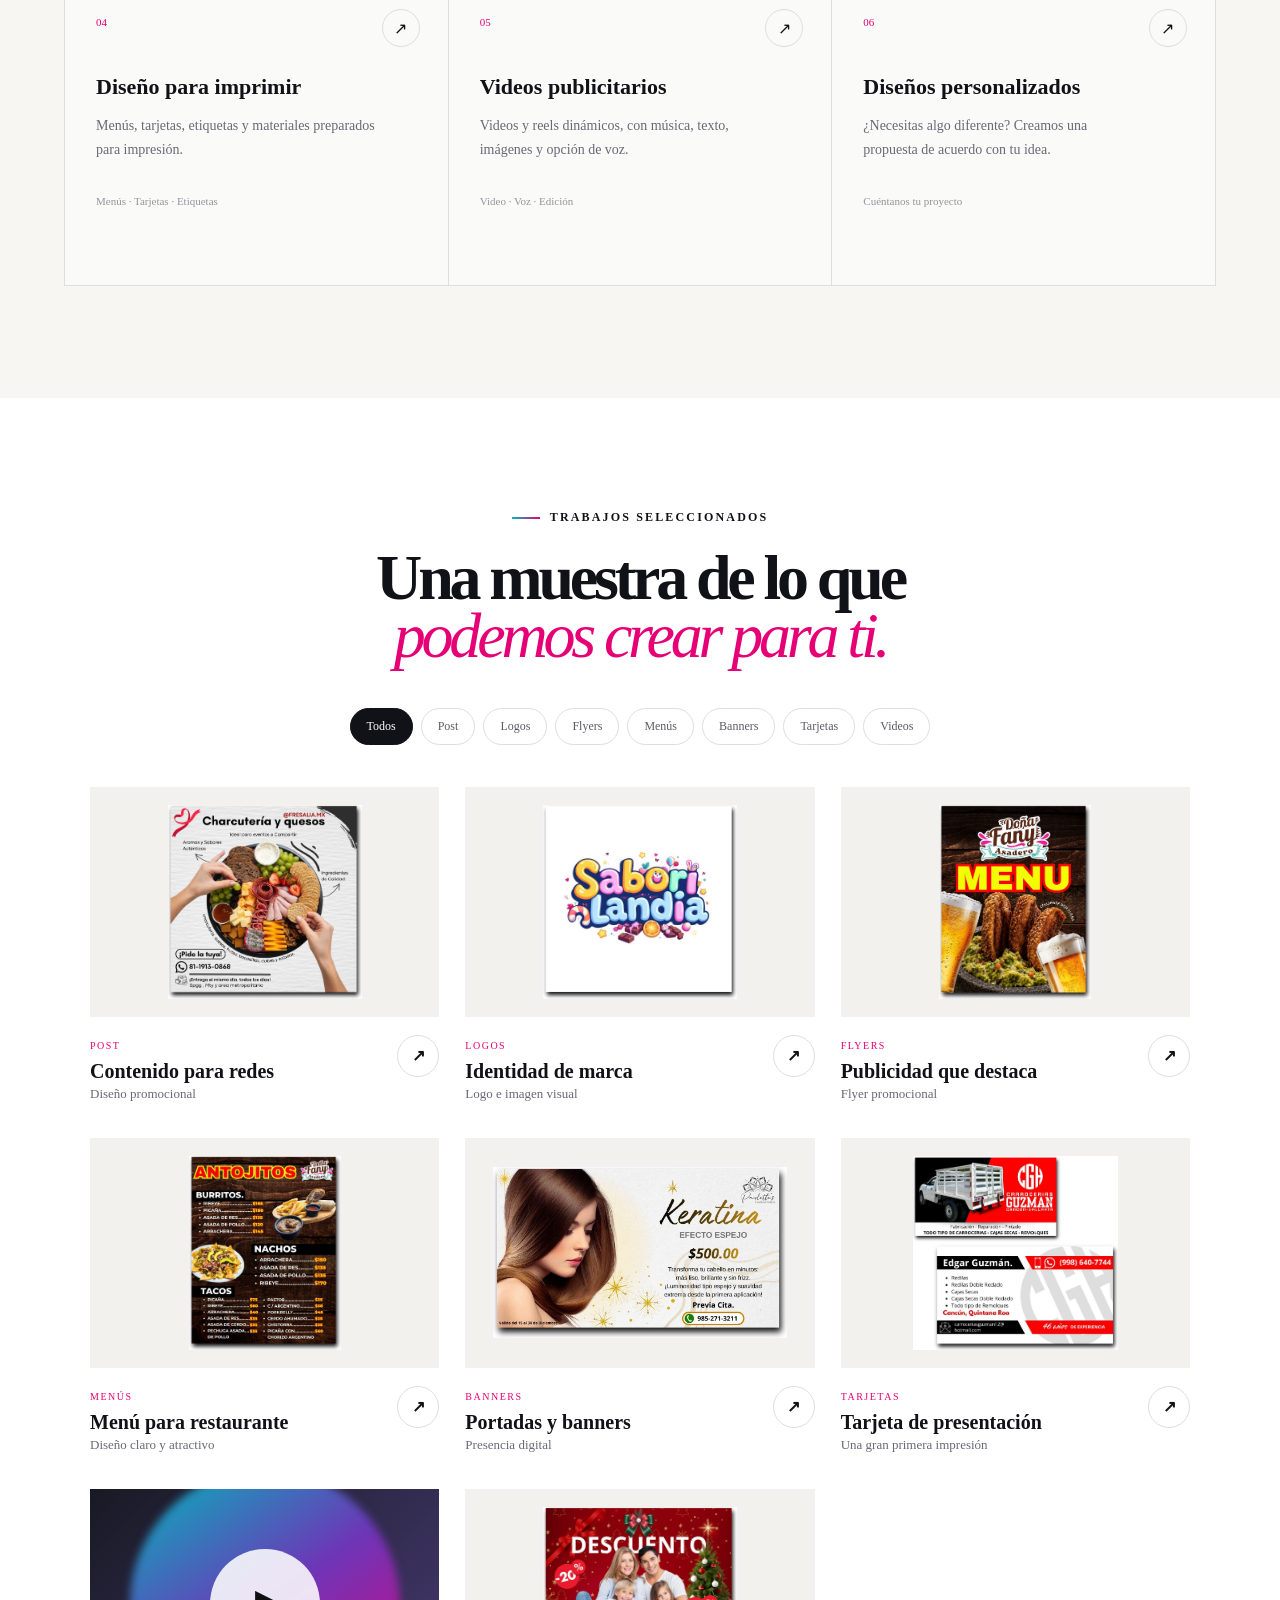
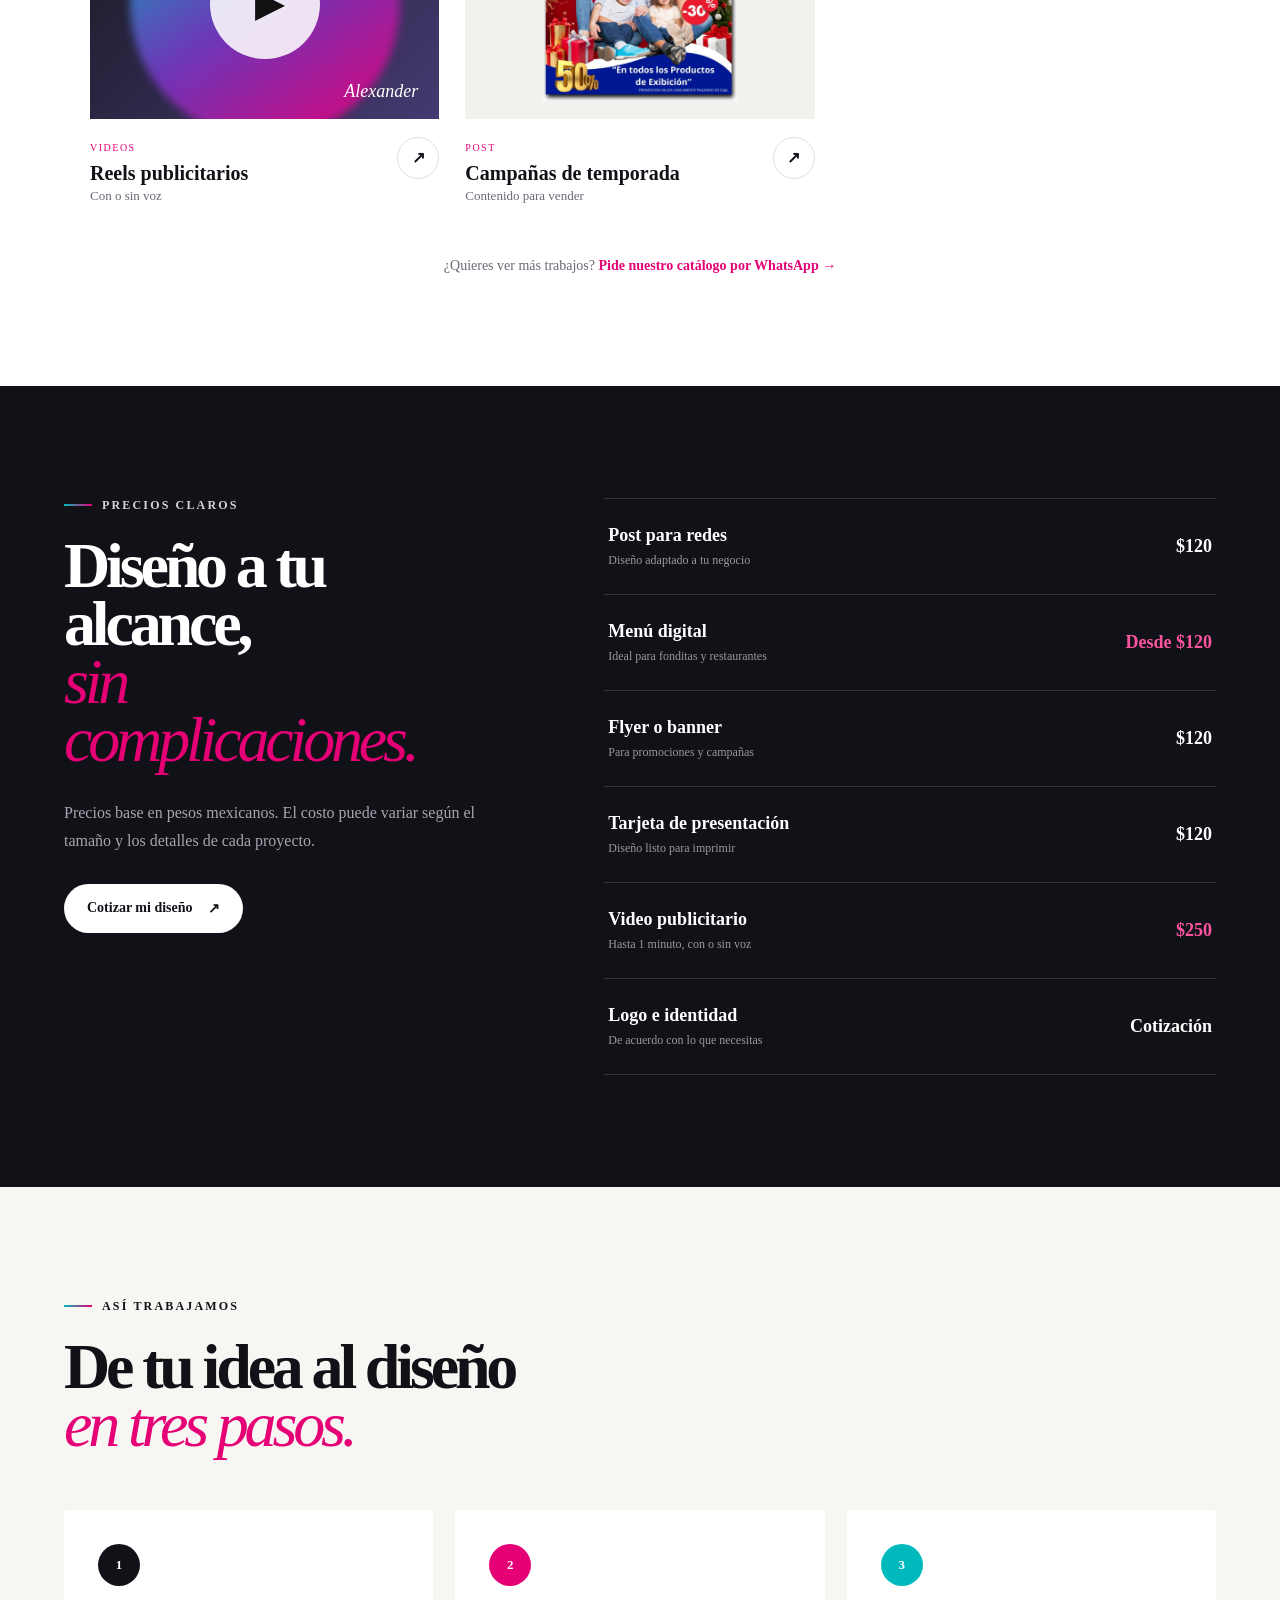
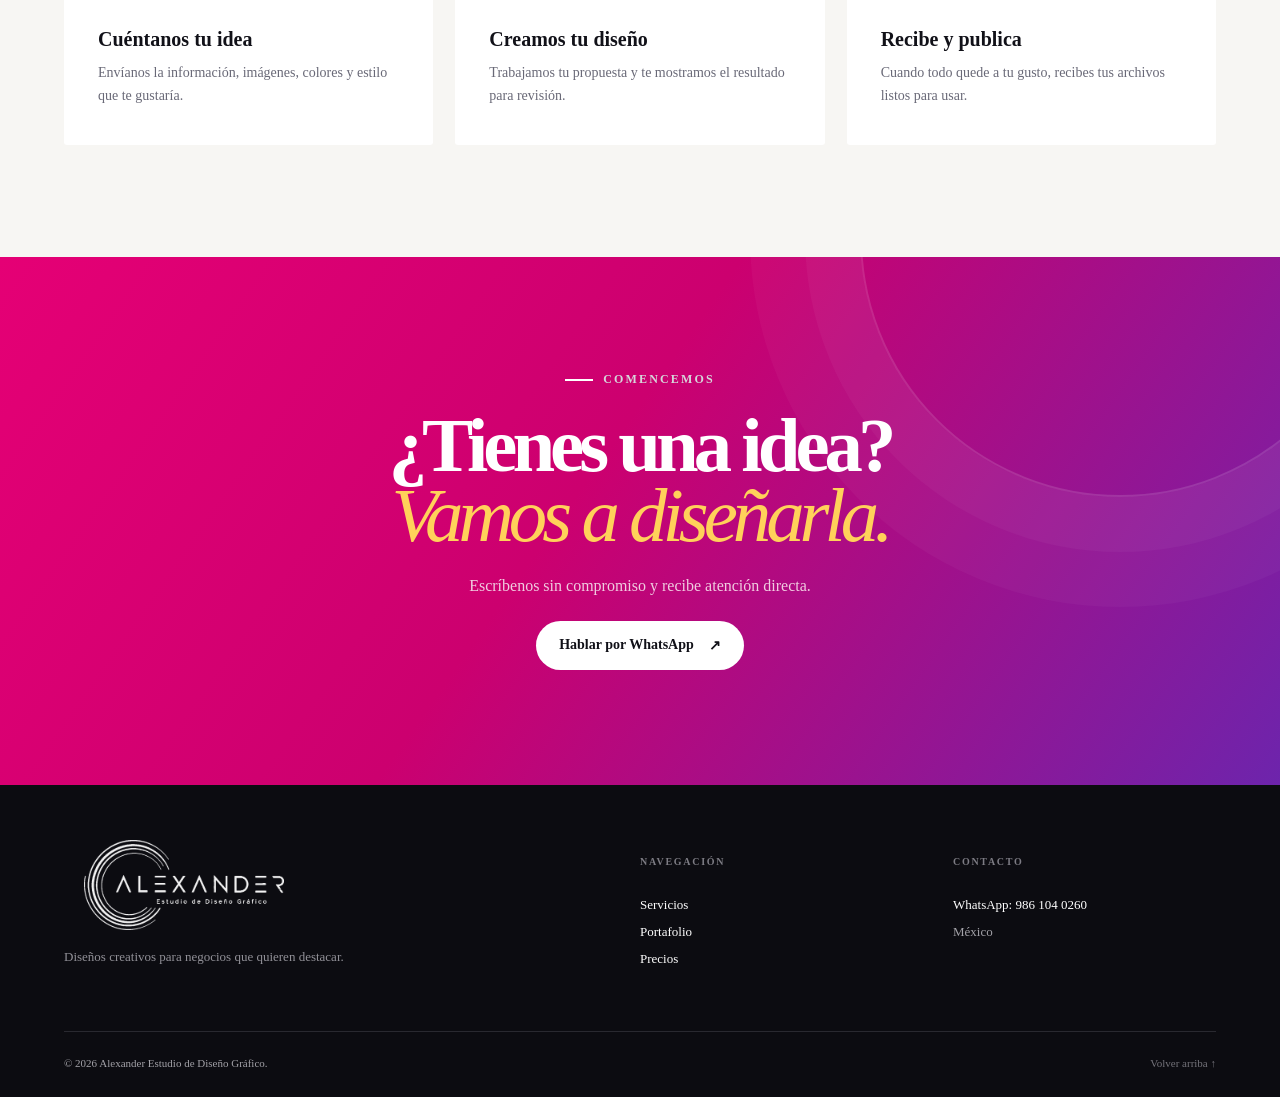
==== commit 52355cc0: "Add files via upload" ====
--- a/index.html
+++ b/index.html
@@ -26,7 +26,7 @@
         <div class="hero-actions"><a class="button button-primary" href="#portafolio">Ver portafolio <span>↗</span></a><a class="button button-ghost" href="https://wa.me/529861040260" target="_blank" rel="noreferrer">Solicitar cotización</a></div>
         <div class="hero-proof"><div><strong>Diseño</strong><span>personalizado</span></div><div><strong>Atención</strong><span>directa y cercana</span></div><div><strong>Entrega</strong><span>rápida y digital</span></div></div>
       </div>
-      <div class="hero-art" aria-label="Muestra de trabajos creativos"><div class="orbit orbit-one"></div><div class="orbit orbit-two"></div><div class="floating-card sample-one"><small>SOCIAL MEDIA</small><b>Haz que<br>te vean.</b><span>PUBLICIDAD</span></div><div class="floating-card sample-two"><span class="mini-logo">A</span><p>Identidad<br><b>que deja huella</b></p></div><div class="floating-card sample-three"><small>MENÚ</small><b>Sabor<br>que inspira</b><i>$120</i></div><div class="color-dot dot-one"></div><div class="color-dot dot-two"></div><div class="color-dot dot-three"></div></div>
+      <div class="hero-art" aria-label="Muestra de trabajos creativos"><div class="orbit orbit-one"></div><div class="orbit orbit-two"></div><div class="floating-card sample-one"><img src="imagenes/flyer.jpg" alt="Flyer publicitario creado por Alexander Estudio"></div><div class="floating-card sample-two"><img src="imagenes/logo.jpg" alt="Logotipo creado por Alexander Estudio"></div><div class="floating-card sample-three"><img src="imagenes/menu.jpg" alt="Menú creado por Alexander Estudio"></div><div class="color-dot dot-one"></div><div class="color-dot dot-two"></div><div class="color-dot dot-three"></div></div>
     </section>
 
     <section class="ticker"><div>POST <span>✦</span> LOGOS <span>✦</span> FLYERS <span>✦</span> MENÚS <span>✦</span> BANNERS <span>✦</span> VIDEOS <span>✦</span> TARJETAS</div></section>
@@ -62,7 +62,7 @@
     <section class="section pricing" id="precios">
       <div class="pricing-intro"><p class="eyebrow light"><span></span> Precios claros</p><h2>Diseño a tu alcance,<br><em>sin complicaciones.</em></h2><p>Precios base en pesos mexicanos. El costo puede variar según el tamaño y los detalles de cada proyecto.</p><a class="button button-light" href="https://wa.me/529861040260" target="_blank" rel="noreferrer">Cotizar mi diseño <span>↗</span></a></div>
       <div class="price-list">
-        <article class="price-row"><div><h3>Post para redes</h3><p>Diseño adaptado a tu negocio</p></div><strong>$80</strong></article>
+        <article class="price-row"><div><h3>Post para redes</h3><p>Diseño adaptado a tu negocio</p></div><strong>$120</strong></article>
         <article class="price-row featured"><div><h3>Menú digital</h3><p>Ideal para fonditas y restaurantes</p></div><strong>Desde $120</strong></article>
         <article class="price-row"><div><h3>Flyer o banner</h3><p>Para promociones y campañas</p></div><strong>$120</strong></article>
         <article class="price-row"><div><h3>Tarjeta de presentación</h3><p>Diseño listo para imprimir</p></div><strong>$120</strong></article>
--- a/styles.css
+++ b/styles.css
@@ -3,7 +3,7 @@
 .site-header{height:84px;padding:0 clamp(22px,5vw,76px);display:flex;align-items:center;justify-content:space-between;position:sticky;top:0;z-index:50;background:rgba(247,246,243,.91);backdrop-filter:blur(15px);border-bottom:1px solid rgba(17,17,24,.08)}
 .brand{width:204px;height:64px;display:flex;align-items:center}.brand img{width:100%;height:100%;object-fit:contain}.nav{display:flex;gap:34px;align-items:center;font-size:14px;font-weight:650}.nav>a:not(.nav-cta){position:relative}.nav>a:not(.nav-cta):after{content:"";height:2px;width:0;position:absolute;left:0;bottom:-7px;background:var(--pink);transition:.25s}.nav>a:hover:after{width:100%}.nav-cta{background:var(--ink);color:white;padding:13px 20px;border-radius:100px}.menu-button{display:none;background:none;border:0;padding:8px}.menu-button span{display:block;width:25px;height:2px;background:var(--ink);margin:6px}
 .hero{min-height:calc(100vh - 84px);padding:clamp(64px,7vw,104px) clamp(22px,5vw,76px) 68px;display:grid;grid-template-columns:1.02fr .98fr;align-items:center;gap:40px;overflow:hidden;position:relative}.hero:before{content:"";width:330px;height:330px;border-radius:50%;background:#e1f7ed;filter:blur(3px);position:absolute;left:-210px;top:10%}.hero-copy{position:relative;z-index:2}.eyebrow{text-transform:uppercase;letter-spacing:.18em;font-size:12px;font-weight:750;display:flex;align-items:center;gap:10px;margin:0 0 24px}.eyebrow span{width:28px;height:2px;background:linear-gradient(90deg,var(--cyan),var(--pink))}.hero h1,.section h2,.cta-section h2{font-size:clamp(51px,6vw,91px);letter-spacing:-.065em;line-height:.91;margin:0}.hero h1 em,.section h2 em,.cta-section h2 em{color:var(--pink);font-style:italic}.hero-text{font-size:18px;line-height:1.72;max-width:625px;color:var(--muted);margin:30px 0 34px}.hero-actions{display:flex;gap:12px;flex-wrap:wrap}.button{display:inline-flex;align-items:center;justify-content:center;gap:15px;border-radius:100px;padding:16px 23px;font-size:14px;font-weight:750;transition:.25s}.button-primary{background:var(--ink);color:white}.button-primary:hover{background:var(--pink);transform:translateY(-2px)}.button-ghost{border:1px solid var(--line);background:white}.button-ghost:hover{border-color:var(--pink)}.hero-proof{display:flex;gap:32px;margin-top:54px}.hero-proof div{display:flex;flex-direction:column;padding-left:14px;border-left:2px solid var(--line)}.hero-proof strong{font-size:14px}.hero-proof span{font-size:12px;color:var(--muted);margin-top:3px}
-.hero-art{height:min(660px,67vw);max-height:660px;min-height:520px;position:relative}.orbit{position:absolute;border-radius:50%;border:2px solid}.orbit-one{inset:7% 3% 4% 9%;border-color:rgba(229,0,117,.25)}.orbit-two{inset:16% 12% 12% 20%;border-color:rgba(0,185,189,.26)}.hero-art:before{content:"";position:absolute;inset:16% 10% 10% 12%;border-radius:50%;background:radial-gradient(circle at 30% 35%,#fff 0 9%,#fcdbef 10% 27%,#d4f2ec 28% 48%,#ffe2be 49% 69%,#f5b0d3 70%);filter:saturate(.85);box-shadow:0 35px 90px rgba(41,22,40,.16)}.floating-card{position:absolute;z-index:3;box-shadow:0 26px 50px rgba(26,20,28,.22);display:flex;flex-direction:column}.sample-one{width:230px;height:295px;left:0;top:7%;padding:28px;background:var(--purple);color:white;transform:rotate(-7deg)}.sample-one:before{content:"";width:72px;height:72px;border-radius:50%;background:linear-gradient(145deg,#f8ae00,#ff4c58,#e00086);position:absolute;right:22px;bottom:36px}.sample-one small{font-size:9px;letter-spacing:.2em}.sample-one b{font-size:39px;line-height:.88;letter-spacing:-.05em;margin-top:28px}.sample-one span{font-size:8px;letter-spacing:.17em;margin-top:auto}.sample-two{width:250px;height:165px;right:1%;top:20%;padding:23px;background:#fff;transform:rotate(7deg);flex-direction:row;align-items:center;gap:18px}.mini-logo{width:62px;height:62px;border:3px solid var(--ink);border-radius:50%;display:grid;place-items:center;font-family:Georgia;font-size:29px}.sample-two p{font-size:17px;line-height:1.2}.sample-three{width:210px;height:265px;right:14%;bottom:2%;padding:25px;background:#ffb900;transform:rotate(-4deg);color:#161616}.sample-three small{letter-spacing:.3em;font-size:9px}.sample-three b{font-family:Georgia;font-style:italic;font-size:33px;line-height:.95;margin-top:28px}.sample-three i{font-style:normal;font-weight:850;font-size:21px;margin-top:auto}.color-dot{position:absolute;border-radius:50%;z-index:4}.dot-one{width:31px;height:31px;background:var(--cyan);top:12%;right:26%}.dot-two{width:20px;height:20px;background:var(--pink);bottom:22%;left:13%}.dot-three{width:15px;height:15px;background:var(--orange);top:52%;right:2%}
+.hero-art{height:min(660px,67vw);max-height:660px;min-height:520px;position:relative}.orbit{position:absolute;border-radius:50%;border:2px solid}.orbit-one{inset:7% 3% 4% 9%;border-color:rgba(229,0,117,.25)}.orbit-two{inset:16% 12% 12% 20%;border-color:rgba(0,185,189,.26)}.hero-art:before{content:"";position:absolute;inset:16% 10% 10% 12%;border-radius:50%;background:radial-gradient(circle at 30% 35%,#fff 0 9%,#fcdbef 10% 27%,#d4f2ec 28% 48%,#ffe2be 49% 69%,#f5b0d3 70%);filter:saturate(.85);box-shadow:0 35px 90px rgba(41,22,40,.16)}.floating-card{position:absolute;z-index:3;overflow:hidden;padding:0;background:#fff;box-shadow:0 26px 50px rgba(26,20,28,.22)}.floating-card img{display:block;width:100%;height:100%;object-fit:cover}.sample-one{width:230px;height:295px;left:0;top:7%;transform:rotate(-7deg)}.sample-two{width:250px;height:165px;right:1%;top:20%;transform:rotate(7deg)}.sample-two img{object-position:center}.sample-three{width:210px;height:265px;right:14%;bottom:2%;transform:rotate(-4deg)}.color-dot{position:absolute;border-radius:50%;z-index:4}.dot-one{width:31px;height:31px;background:var(--cyan);top:12%;right:26%}.dot-two{width:20px;height:20px;background:var(--pink);bottom:22%;left:13%}.dot-three{width:15px;height:15px;background:var(--orange);top:52%;right:2%}
 .ticker{overflow:hidden;background:var(--ink);color:white;padding:17px 0;white-space:nowrap;font-size:13px;letter-spacing:.22em;font-weight:700}.ticker div{width:max-content;min-width:100%;text-align:center}.ticker span{color:var(--pink);margin:0 25px}
 .section{padding:112px clamp(22px,5vw,76px)}.section-heading{display:grid;grid-template-columns:1.3fr .7fr;align-items:end;gap:60px;margin-bottom:56px}.section-heading h2,.portfolio-title h2,.pricing h2,.process h2{font-size:clamp(43px,5vw,72px)}.section-heading>p{color:var(--muted);line-height:1.75;font-size:16px;max-width:490px}.service-grid{display:grid;grid-template-columns:repeat(3,1fr);border-top:1px solid var(--line);border-left:1px solid var(--line)}.service-card{min-height:305px;padding:31px;position:relative;background:rgba(255,255,255,.38);border-right:1px solid var(--line);border-bottom:1px solid var(--line);transition:.3s}.service-card:hover{background:white;transform:translateY(-5px);box-shadow:0 24px 60px rgba(35,28,41,.08);z-index:2}.service-number{font-family:var(--font-geist-mono);font-size:11px;color:var(--pink)}.service-card h3{font-size:22px;margin:44px 0 14px}.service-card p{font-size:14px;line-height:1.7;color:var(--muted);max-width:280px}.service-card small{display:block;font-size:11px;margin-top:33px;color:#96939d}.service-card i{font-style:normal;position:absolute;top:28px;right:28px;border:1px solid var(--line);border-radius:50%;width:38px;height:38px;display:grid;place-items:center}
 .portfolio{background:white}.portfolio-title{text-align:center}.portfolio-title .eyebrow{justify-content:center}.filters{display:flex;justify-content:center;flex-wrap:wrap;gap:8px;margin:42px 0}.filters button{border:1px solid var(--line);background:white;padding:10px 16px;border-radius:100px;font-size:12px;cursor:pointer;color:#5d5b63;transition:.2s}.filters button.active,.filters button:hover{background:var(--ink);color:white;border-color:var(--ink)}.work-grid{display:grid;grid-template-columns:repeat(2,1fr);gap:36px 26px;max-width:1240px;margin:auto}.work-item{transition:.3s}.work-item:hover{transform:translateY(-6px)}.work-visual{aspect-ratio:1.16/1;position:relative;overflow:hidden;display:grid;place-items:center}.work-visual>span{position:relative;z-index:2;font-size:clamp(37px,6vw,78px);font-weight:900;letter-spacing:-.07em}.work-visual>i{position:absolute;right:21px;bottom:17px;font:italic 18px Georgia}.work-social{background:linear-gradient(135deg,#ffe0ef,#ff479a);color:#4a0932}.work-social:before{content:"";position:absolute;width:240px;height:240px;border-radius:50%;background:#ffca00;top:-65px;right:-40px}.work-logo{background:#17171e;color:#fff}.work-logo span{border:3px solid white;width:130px;height:130px;border-radius:50%;display:grid;place-items:center;font-family:Georgia}.work-flyer{background:linear-gradient(145deg,#3b22a5,#ef007d);color:white}.work-flyer:before,.work-flyer:after{content:"";position:absolute;border-radius:50%;border:18px solid #ffb900;width:180px;height:180px}.work-flyer:before{top:-80px;left:-50px}.work-flyer:after{bottom:-100px;right:-40px}.work-menu{background:#e5ead4;color:#174430}.work-menu:before{content:"";width:48%;height:78%;background:#fffdf8;box-shadow:0 18px 45px #70776555;transform:rotate(-6deg);position:absolute}.work-menu span{font-family:Georgia;font-style:italic}.work-banner{background:#93e1d2;color:#073c40}.work-banner:before{content:"";position:absolute;width:105%;height:38%;background:#ff6b2c;transform:rotate(-9deg)}.work-card{background:#efe9e1;color:#34231e}.work-card:before{content:"";width:69%;height:42%;background:#251e1d;box-shadow:0 18px 40px #4a3d3655;transform:rotate(-7deg);position:absolute}.work-card span{color:#ffd0e2;font-size:40px}.work-video{background:linear-gradient(135deg,#191924,#453a71);color:white}.work-video:before{content:"";position:absolute;width:270px;height:270px;border-radius:50%;background:linear-gradient(145deg,var(--cyan),var(--purple),var(--pink));filter:blur(4px)}.work-video span{width:110px;height:110px;border-radius:50%;background:#ffffffdd;color:#111;display:grid;place-items:center;font-size:36px;padding-left:7px}.work-season{background:#ffeb2c;color:#e10063}.work-season:before{content:"";position:absolute;inset:25px;border:4px solid #e10063}.work-info{padding-top:18px;display:flex;justify-content:space-between}.work-info small{text-transform:uppercase;letter-spacing:.15em;color:var(--pink);font-size:10px}.work-info h3{font-size:20px;margin:7px 0 3px}.work-info p{font-size:13px;color:var(--muted);margin:0}.work-info b{width:42px;height:42px;border-radius:50%;border:1px solid var(--line);display:grid;place-items:center}.portfolio-note{text-align:center;margin:54px 0 0;color:var(--muted);font-size:14px}.portfolio-note a{color:var(--pink);font-weight:700}
@@ -11,7 +11,7 @@
 .cta-section{background:linear-gradient(125deg,#e50075 0%,#cc006f 45%,#6d24ac 100%);color:white;text-align:center;padding:115px 22px;position:relative;overflow:hidden}.cta-rings{position:absolute;width:520px;height:520px;border:2px solid #ffffff22;border-radius:50%;top:-280px;right:-100px;box-shadow:0 0 0 55px #ffffff09,0 0 0 110px #ffffff08}.cta-section .eyebrow{justify-content:center}.cta-section .eyebrow span{background:white}.cta-section h2 em{color:#ffd15a}.cta-section>p:not(.eyebrow){color:#f0cce0;margin:26px auto}.cta-section .button{position:relative}.cta-section h2,.cta-section p{position:relative}
 footer{padding:55px clamp(22px,5vw,76px) 28px;background:#0c0c11;color:white;display:grid;grid-template-columns:2fr 1fr 1fr;gap:50px}footer img{width:240px;height:90px;object-fit:contain;filter:brightness(0) invert(1);opacity:.95}.footer-brand p{font-size:13px;color:#929198;max-width:300px;line-height:1.6}footer h4{text-transform:uppercase;letter-spacing:.17em;font-size:10px;color:#7d7c84;margin:16px 0 19px}footer>div:not(.footer-brand):not(.footer-bottom){display:flex;flex-direction:column;gap:11px;font-size:13px}footer>div span{color:#a3a2a8}.footer-bottom{grid-column:1/-1;display:flex;justify-content:space-between;border-top:1px solid #292930;padding-top:25px;font-size:11px;color:#74737a}.whatsapp-float{position:fixed;right:22px;bottom:22px;width:55px;height:55px;background:#20c866;color:white;border-radius:50%;display:grid;place-items:center;font-size:12px;font-weight:900;box-shadow:0 12px 28px #143a2455;z-index:40;transition:.2s}.whatsapp-float:hover{transform:scale(1.08)}
 @media(max-width:980px){.hero{grid-template-columns:1fr;padding-top:74px}.hero-art{height:580px}.hero-copy{max-width:760px}.section-heading{grid-template-columns:1fr}.service-grid{grid-template-columns:repeat(2,1fr)}.pricing{grid-template-columns:1fr}.price-list{margin-top:25px}.nav{gap:20px}.hero-proof{flex-wrap:wrap}}
-@media(max-width:720px){.site-header{height:72px}.brand{width:174px}.menu-button{display:block;z-index:2}.nav{display:none;position:absolute;left:15px;right:15px;top:68px;background:white;border:1px solid var(--line);box-shadow:0 20px 60px #25202c22;padding:22px;flex-direction:column;align-items:stretch;border-radius:8px}.nav.open{display:flex}.nav-cta{text-align:center}.hero{min-height:auto;padding-top:58px}.hero h1{font-size:51px}.hero-text{font-size:16px}.hero-proof{gap:15px}.hero-proof div{min-width:43%}.hero-art{height:460px;min-height:460px;margin-top:20px}.sample-one{width:165px;height:220px;padding:19px}.sample-one b{font-size:29px}.sample-two{width:185px;height:120px;padding:14px}.mini-logo{width:47px;height:47px}.sample-two p{font-size:13px}.sample-three{width:150px;height:198px;padding:18px}.sample-three b{font-size:25px}.section{padding:78px 20px}.section-heading{gap:18px;margin-bottom:36px}.service-grid,.work-grid,.steps{grid-template-columns:1fr}.service-card{min-height:260px}.filters{justify-content:flex-start;overflow-x:auto;flex-wrap:nowrap;padding-bottom:8px}.filters button{white-space:nowrap}.pricing{padding-top:82px}.price-row{align-items:flex-start}.price-row strong{font-size:15px}.cta-section{padding:82px 20px}.cta-section h2{font-size:48px}footer{grid-template-columns:1fr 1fr}.footer-brand{grid-column:1/-1}.footer-bottom{flex-direction:column;gap:8px}.ticker div{animation:ticker 18s linear infinite}}@keyframes ticker{to{transform:translateX(-45%)}}
+@media(max-width:720px){.site-header{height:72px}.brand{width:174px}.menu-button{display:block;z-index:2}.nav{display:none;position:absolute;left:15px;right:15px;top:68px;background:white;border:1px solid var(--line);box-shadow:0 20px 60px #25202c22;padding:22px;flex-direction:column;align-items:stretch;border-radius:8px}.nav.open{display:flex}.nav-cta{text-align:center}.hero{min-height:auto;padding-top:58px}.hero h1{font-size:51px}.hero-text{font-size:16px}.hero-proof{gap:15px}.hero-proof div{min-width:43%}.hero-art{height:460px;min-height:460px;margin-top:20px}.sample-one{width:165px;height:220px}.sample-two{width:185px;height:120px}.sample-three{width:150px;height:198px}.section{padding:78px 20px}.section-heading{gap:18px;margin-bottom:36px}.service-grid,.work-grid,.steps{grid-template-columns:1fr}.service-card{min-height:260px}.filters{justify-content:flex-start;overflow-x:auto;flex-wrap:nowrap;padding-bottom:8px}.filters button{white-space:nowrap}.pricing{padding-top:82px}.price-row{align-items:flex-start}.price-row strong{font-size:15px}.cta-section{padding:82px 20px}.cta-section h2{font-size:48px}footer{grid-template-columns:1fr 1fr}.footer-brand{grid-column:1/-1}.footer-bottom{flex-direction:column;gap:8px}.ticker div{animation:ticker 18s linear infinite}}@keyframes ticker{to{transform:translateX(-45%)}}
 @media(prefers-reduced-motion:reduce){html{scroll-behavior:auto}.ticker div{animation:none}.work-item,.button,.service-card{transition:none}}
 .portfolio .work-grid{grid-template-columns:repeat(3,minmax(0,1fr));max-width:1100px}
 .portfolio .work-visual{width:100%;height:230px;aspect-ratio:auto}
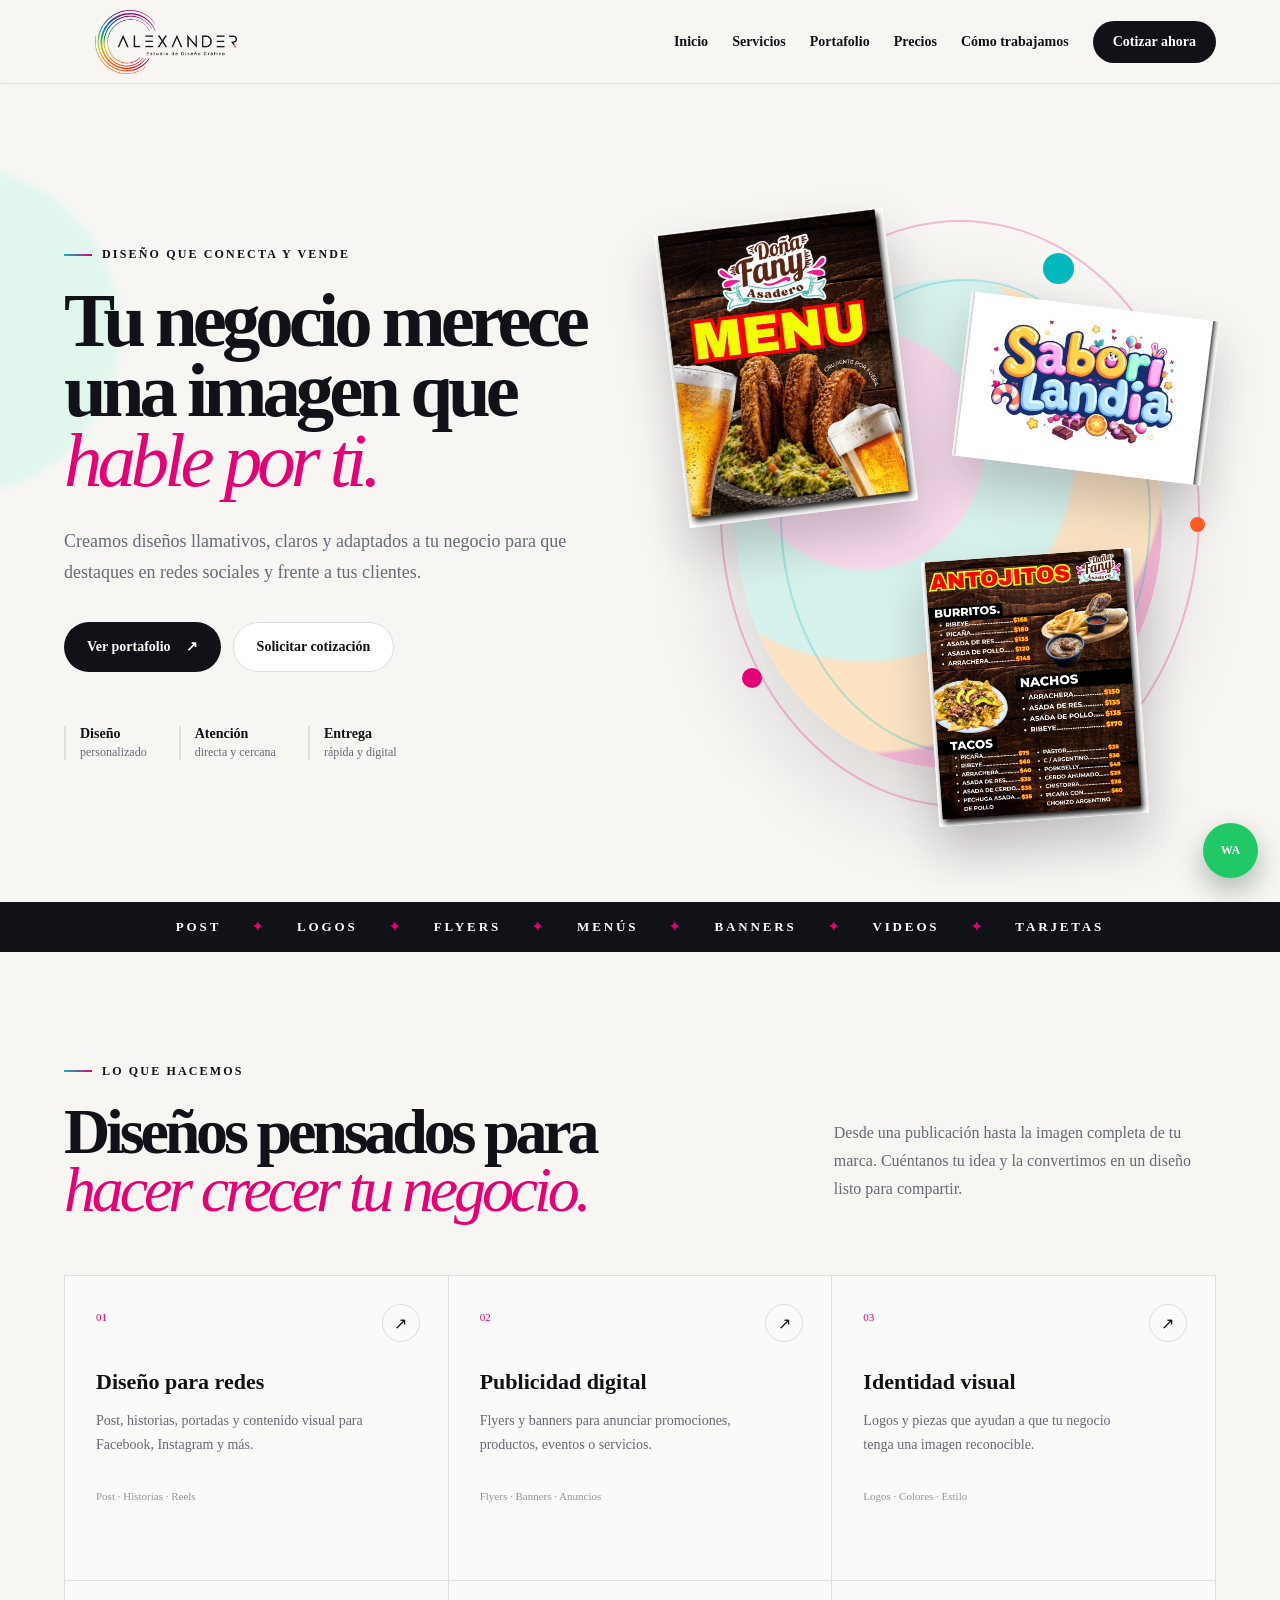
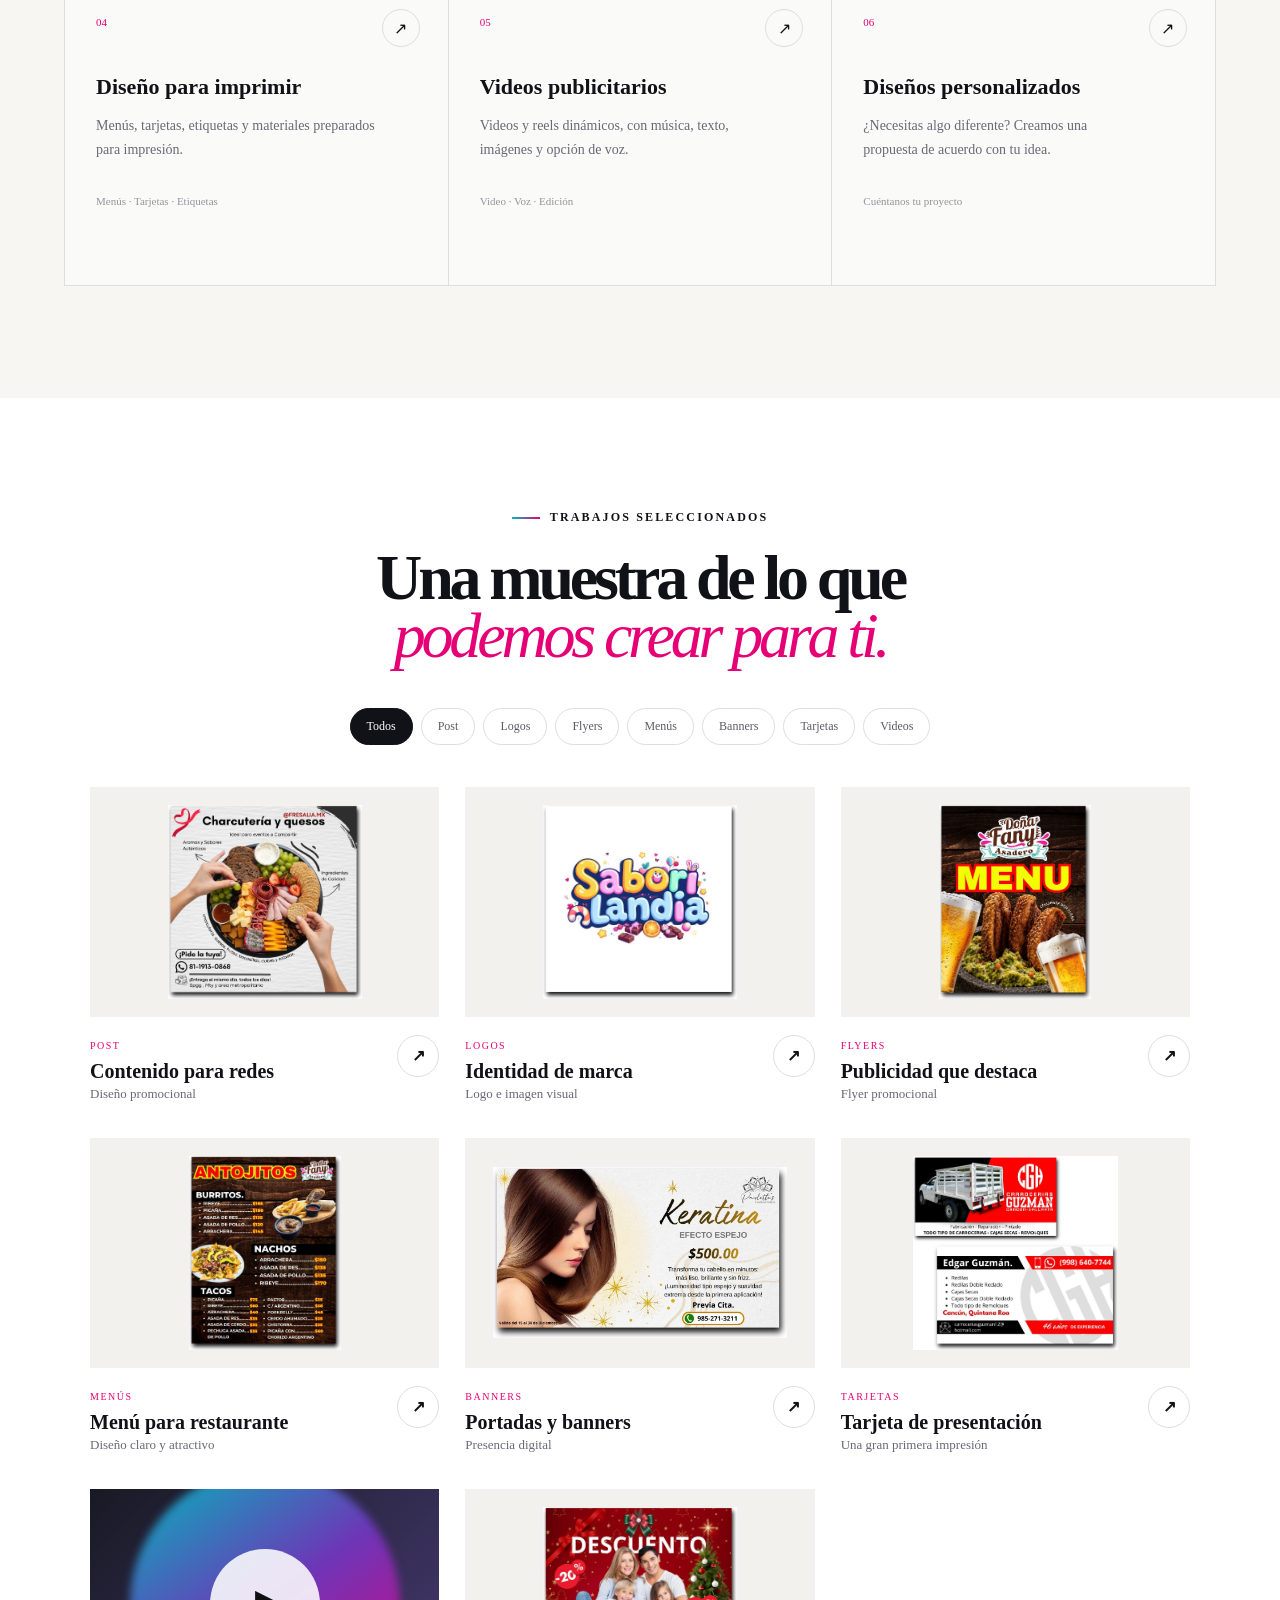
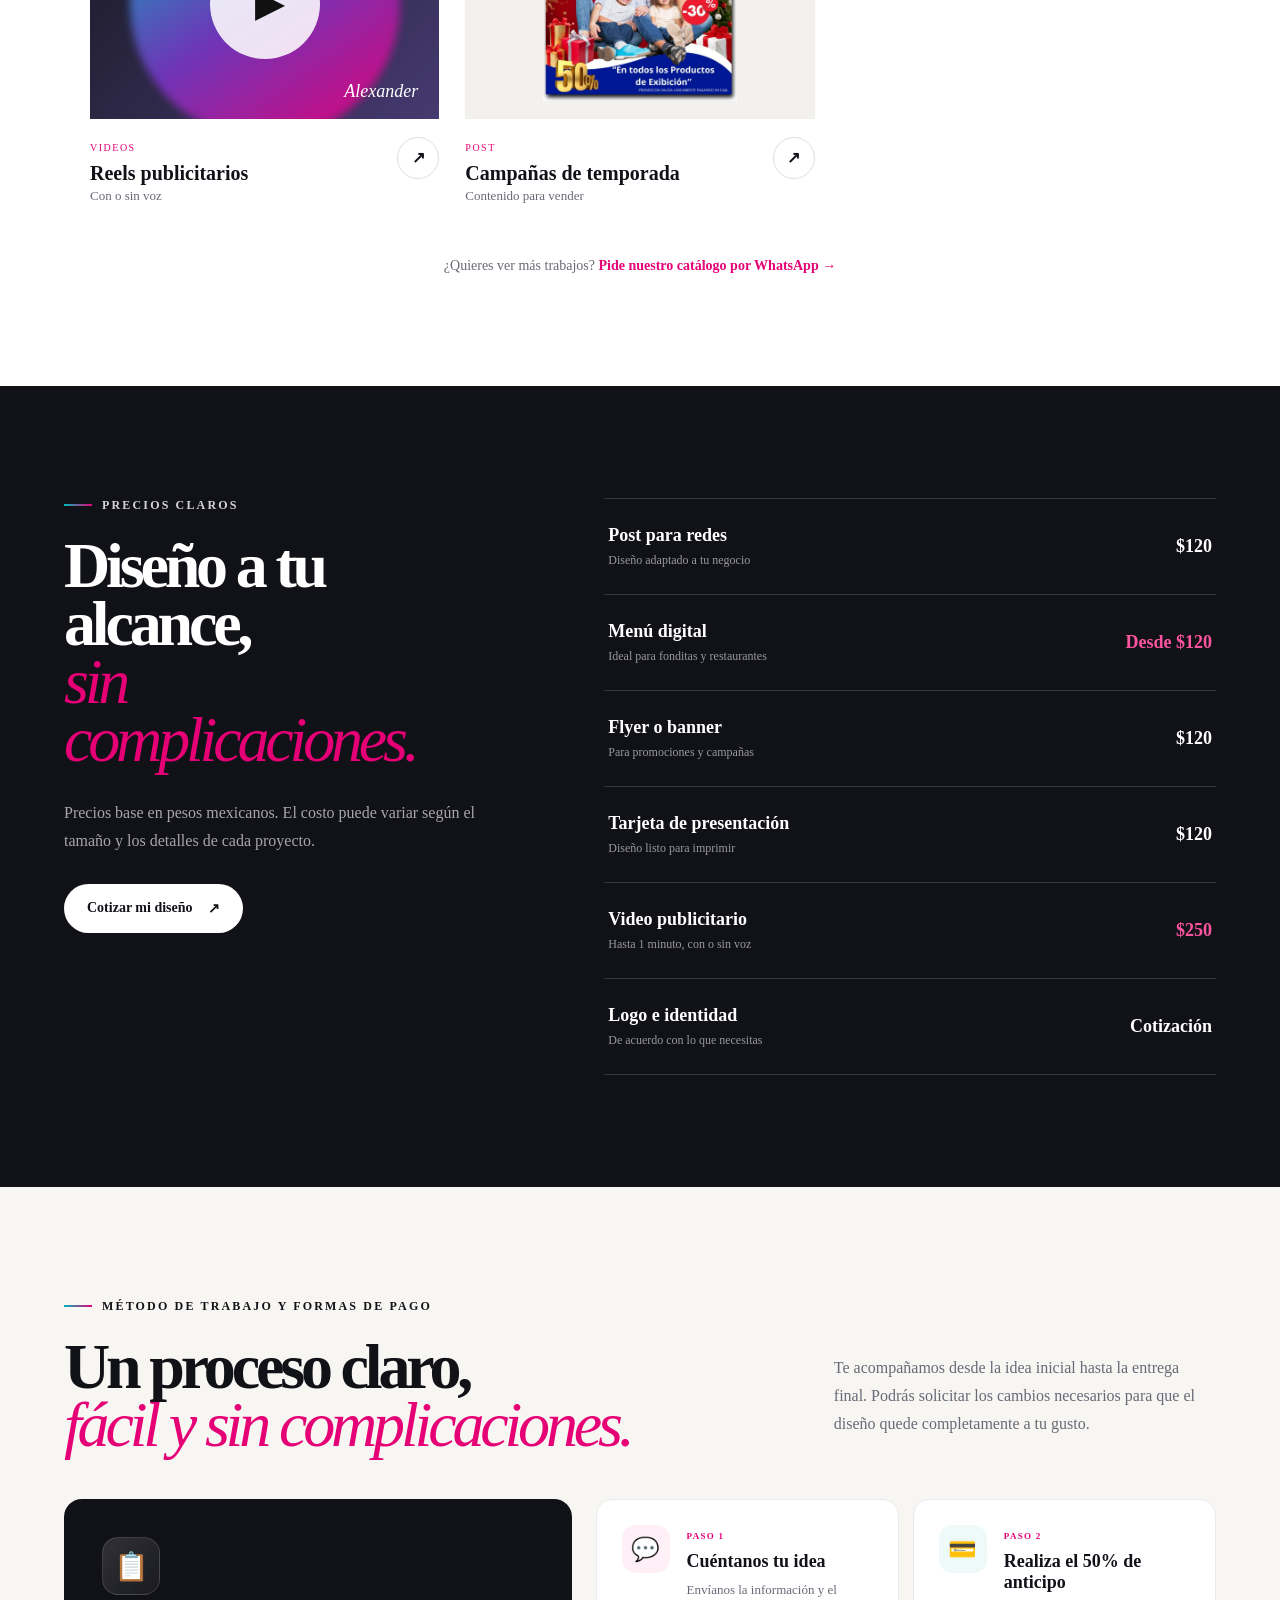
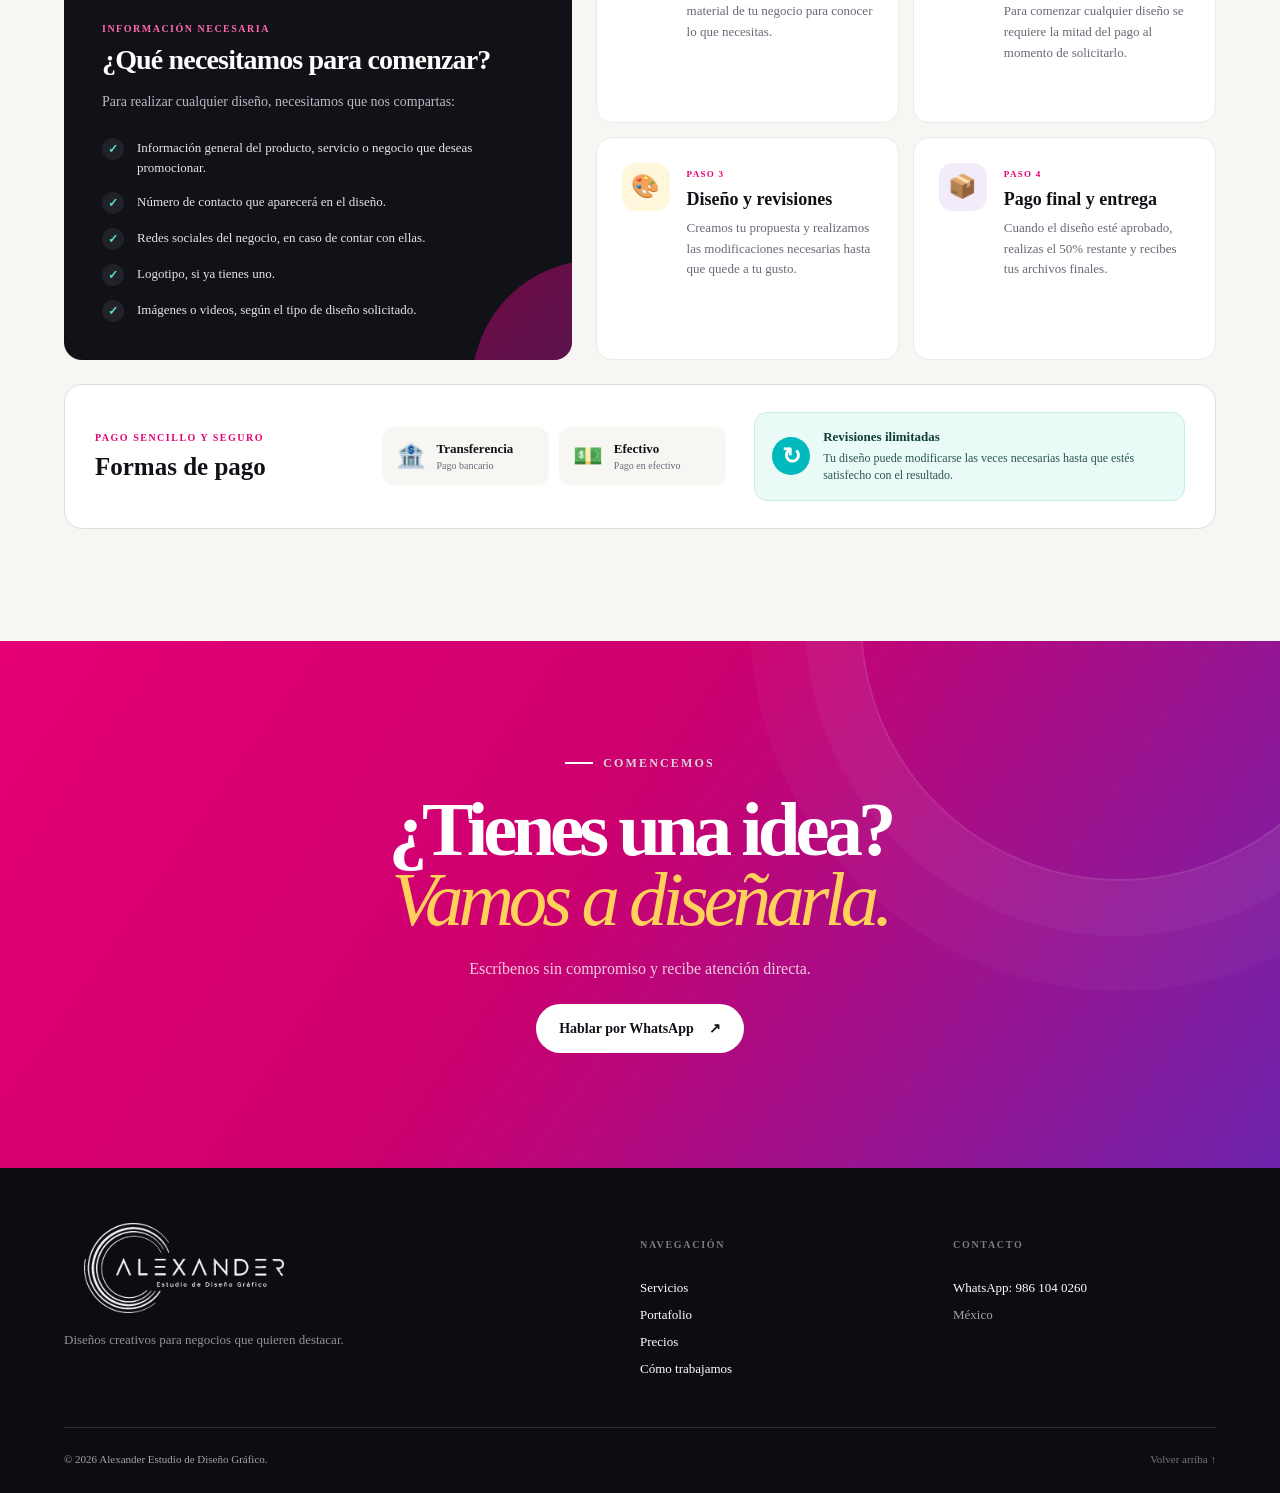
==== commit c32ff7f3: "Add files via upload" ====
--- a/index.html
+++ b/index.html
@@ -12,7 +12,7 @@
     <a class="brand" href="#inicio" aria-label="Ir al inicio"><img src="logo-alexander.png" alt="Alexander Estudio de Diseño Gráfico"></a>
     <button class="menu-button" aria-label="Abrir menú" aria-expanded="false"><span></span><span></span></button>
     <nav class="nav" aria-label="Navegación principal">
-      <a href="#inicio">Inicio</a><a href="#servicios">Servicios</a><a href="#portafolio">Portafolio</a><a href="#precios">Precios</a>
+      <a href="#inicio">Inicio</a><a href="#servicios">Servicios</a><a href="#portafolio">Portafolio</a><a href="#precios">Precios</a><a href="#metodo">Cómo trabajamos</a>
       <a class="nav-cta" href="https://wa.me/529861040260?text=Hola%2C%20vi%20tu%20portafolio%20y%20me%20gustar%C3%ADa%20cotizar%20un%20dise%C3%B1o." target="_blank" rel="noreferrer">Cotizar ahora</a>
     </nav>
   </header>
@@ -71,11 +71,66 @@
       </div>
     </section>
 
-    <section class="section process"><div class="section-heading"><div><p class="eyebrow"><span></span> Así trabajamos</p><h2>De tu idea al diseño<br><em>en tres pasos.</em></h2></div></div><div class="steps"><article><b>1</b><h3>Cuéntanos tu idea</h3><p>Envíanos la información, imágenes, colores y estilo que te gustaría.</p></article><article><b>2</b><h3>Creamos tu diseño</h3><p>Trabajamos tu propuesta y te mostramos el resultado para revisión.</p></article><article><b>3</b><h3>Recibe y publica</h3><p>Cuando todo quede a tu gusto, recibes tus archivos listos para usar.</p></article></div></section>
+    <section class="section process" id="metodo">
+      <div class="section-heading process-heading">
+        <div>
+          <p class="eyebrow"><span></span> Método de trabajo y formas de pago</p>
+          <h2>Un proceso claro,<br><em>fácil y sin complicaciones.</em></h2>
+        </div>
+        <p>Te acompañamos desde la idea inicial hasta la entrega final. Podrás solicitar los cambios necesarios para que el diseño quede completamente a tu gusto.</p>
+      </div>
+
+      <div class="process-layout">
+        <article class="requirements-card">
+          <span class="process-icon" aria-hidden="true">📋</span>
+          <p class="card-kicker">Información necesaria</p>
+          <h3>¿Qué necesitamos para comenzar?</h3>
+          <p class="requirements-intro">Para realizar cualquier diseño, necesitamos que nos compartas:</p>
+          <ul class="requirements-list">
+            <li><span aria-hidden="true">✓</span> Información general del producto, servicio o negocio que deseas promocionar.</li>
+            <li><span aria-hidden="true">✓</span> Número de contacto que aparecerá en el diseño.</li>
+            <li><span aria-hidden="true">✓</span> Redes sociales del negocio, en caso de contar con ellas.</li>
+            <li><span aria-hidden="true">✓</span> Logotipo, si ya tienes uno.</li>
+            <li><span aria-hidden="true">✓</span> Imágenes o videos, según el tipo de diseño solicitado.</li>
+          </ul>
+        </article>
+
+        <div class="work-steps">
+          <article class="work-step">
+            <span class="step-icon" aria-hidden="true">💬</span>
+            <div><small>Paso 1</small><h3>Cuéntanos tu idea</h3><p>Envíanos la información y el material de tu negocio para conocer lo que necesitas.</p></div>
+          </article>
+          <article class="work-step">
+            <span class="step-icon" aria-hidden="true">💳</span>
+            <div><small>Paso 2</small><h3>Realiza el 50% de anticipo</h3><p>Para comenzar cualquier diseño se requiere la mitad del pago al momento de solicitarlo.</p></div>
+          </article>
+          <article class="work-step">
+            <span class="step-icon" aria-hidden="true">🎨</span>
+            <div><small>Paso 3</small><h3>Diseño y revisiones</h3><p>Creamos tu propuesta y realizamos las modificaciones necesarias hasta que quede a tu gusto.</p></div>
+          </article>
+          <article class="work-step">
+            <span class="step-icon" aria-hidden="true">📦</span>
+            <div><small>Paso 4</small><h3>Pago final y entrega</h3><p>Cuando el diseño esté aprobado, realizas el 50% restante y recibes tus archivos finales.</p></div>
+          </article>
+        </div>
+      </div>
+
+      <div class="payment-panel">
+        <div class="payment-title">
+          <p class="card-kicker">Pago sencillo y seguro</p>
+          <h3>Formas de pago</h3>
+        </div>
+        <div class="payment-methods">
+          <article><span aria-hidden="true">🏦</span><div><strong>Transferencia</strong><small>Pago bancario</small></div></article>
+          <article><span aria-hidden="true">💵</span><div><strong>Efectivo</strong><small>Pago en efectivo</small></div></article>
+        </div>
+        <div class="revision-note"><span aria-hidden="true">↻</span><p><strong>Revisiones ilimitadas</strong>Tu diseño puede modificarse las veces necesarias hasta que estés satisfecho con el resultado.</p></div>
+      </div>
+    </section>
     <section class="cta-section"><div class="cta-rings"></div><p class="eyebrow light"><span></span> Comencemos</p><h2>¿Tienes una idea?<br><em>Vamos a diseñarla.</em></h2><p>Escríbenos sin compromiso y recibe atención directa.</p><a class="button button-light" href="https://wa.me/529861040260" target="_blank" rel="noreferrer">Hablar por WhatsApp <span>↗</span></a></section>
   </main>
 
-  <footer><div class="footer-brand"><img src="logo-alexander.png" alt="Alexander Estudio de Diseño Gráfico"><p>Diseños creativos para negocios que quieren destacar.</p></div><div><h4>Navegación</h4><a href="#servicios">Servicios</a><a href="#portafolio">Portafolio</a><a href="#precios">Precios</a></div><div><h4>Contacto</h4><a href="https://wa.me/529861040260" target="_blank" rel="noreferrer">WhatsApp: 986 104 0260</a><span>México</span></div><div class="footer-bottom"><span>© 2026 Alexander Estudio de Diseño Gráfico.</span><a href="#inicio">Volver arriba ↑</a></div></footer>
+  <footer><div class="footer-brand"><img src="logo-alexander.png" alt="Alexander Estudio de Diseño Gráfico"><p>Diseños creativos para negocios que quieren destacar.</p></div><div><h4>Navegación</h4><a href="#servicios">Servicios</a><a href="#portafolio">Portafolio</a><a href="#precios">Precios</a><a href="#metodo">Cómo trabajamos</a></div><div><h4>Contacto</h4><a href="https://wa.me/529861040260" target="_blank" rel="noreferrer">WhatsApp: 986 104 0260</a><span>México</span></div><div class="footer-bottom"><span>© 2026 Alexander Estudio de Diseño Gráfico.</span><a href="#inicio">Volver arriba ↑</a></div></footer>
   <div class="lightbox" id="lightbox" aria-hidden="true" role="dialog" aria-modal="true" aria-label="Vista ampliada del diseño">
     <button class="lightbox-close" type="button" aria-label="Cerrar imagen">×</button>
     <img id="lightbox-image" src="" alt="">
--- a/styles.css
+++ b/styles.css
@@ -1,17 +1,20 @@
 :root{--ink:#111118;--muted:#696977;--paper:#f7f6f3;--white:#fff;--pink:#e50075;--orange:#ff5b24;--yellow:#ffc400;--cyan:#00b9bd;--purple:#6e35b7;--line:#dedde3}
 *{box-sizing:border-box}html{scroll-behavior:smooth}body{margin:0;background:var(--paper);color:var(--ink);font-family:var(--font-geist-sans),Arial,sans-serif}a{color:inherit;text-decoration:none}button{font:inherit}em{font-family:Georgia,"Times New Roman",serif;font-weight:400}::selection{background:#ffcae4}
 .site-header{height:84px;padding:0 clamp(22px,5vw,76px);display:flex;align-items:center;justify-content:space-between;position:sticky;top:0;z-index:50;background:rgba(247,246,243,.91);backdrop-filter:blur(15px);border-bottom:1px solid rgba(17,17,24,.08)}
-.brand{width:204px;height:64px;display:flex;align-items:center}.brand img{width:100%;height:100%;object-fit:contain}.nav{display:flex;gap:34px;align-items:center;font-size:14px;font-weight:650}.nav>a:not(.nav-cta){position:relative}.nav>a:not(.nav-cta):after{content:"";height:2px;width:0;position:absolute;left:0;bottom:-7px;background:var(--pink);transition:.25s}.nav>a:hover:after{width:100%}.nav-cta{background:var(--ink);color:white;padding:13px 20px;border-radius:100px}.menu-button{display:none;background:none;border:0;padding:8px}.menu-button span{display:block;width:25px;height:2px;background:var(--ink);margin:6px}
+.brand{width:204px;height:64px;display:flex;align-items:center}.brand img{width:100%;height:100%;object-fit:contain}.nav{display:flex;gap:24px;align-items:center;font-size:14px;font-weight:650}.nav>a:not(.nav-cta){position:relative}.nav>a:not(.nav-cta):after{content:"";height:2px;width:0;position:absolute;left:0;bottom:-7px;background:var(--pink);transition:.25s}.nav>a:hover:after{width:100%}.nav-cta{background:var(--ink);color:white;padding:13px 20px;border-radius:100px}.menu-button{display:none;background:none;border:0;padding:8px}.menu-button span{display:block;width:25px;height:2px;background:var(--ink);margin:6px}
 .hero{min-height:calc(100vh - 84px);padding:clamp(64px,7vw,104px) clamp(22px,5vw,76px) 68px;display:grid;grid-template-columns:1.02fr .98fr;align-items:center;gap:40px;overflow:hidden;position:relative}.hero:before{content:"";width:330px;height:330px;border-radius:50%;background:#e1f7ed;filter:blur(3px);position:absolute;left:-210px;top:10%}.hero-copy{position:relative;z-index:2}.eyebrow{text-transform:uppercase;letter-spacing:.18em;font-size:12px;font-weight:750;display:flex;align-items:center;gap:10px;margin:0 0 24px}.eyebrow span{width:28px;height:2px;background:linear-gradient(90deg,var(--cyan),var(--pink))}.hero h1,.section h2,.cta-section h2{font-size:clamp(51px,6vw,91px);letter-spacing:-.065em;line-height:.91;margin:0}.hero h1 em,.section h2 em,.cta-section h2 em{color:var(--pink);font-style:italic}.hero-text{font-size:18px;line-height:1.72;max-width:625px;color:var(--muted);margin:30px 0 34px}.hero-actions{display:flex;gap:12px;flex-wrap:wrap}.button{display:inline-flex;align-items:center;justify-content:center;gap:15px;border-radius:100px;padding:16px 23px;font-size:14px;font-weight:750;transition:.25s}.button-primary{background:var(--ink);color:white}.button-primary:hover{background:var(--pink);transform:translateY(-2px)}.button-ghost{border:1px solid var(--line);background:white}.button-ghost:hover{border-color:var(--pink)}.hero-proof{display:flex;gap:32px;margin-top:54px}.hero-proof div{display:flex;flex-direction:column;padding-left:14px;border-left:2px solid var(--line)}.hero-proof strong{font-size:14px}.hero-proof span{font-size:12px;color:var(--muted);margin-top:3px}
 .hero-art{height:min(660px,67vw);max-height:660px;min-height:520px;position:relative}.orbit{position:absolute;border-radius:50%;border:2px solid}.orbit-one{inset:7% 3% 4% 9%;border-color:rgba(229,0,117,.25)}.orbit-two{inset:16% 12% 12% 20%;border-color:rgba(0,185,189,.26)}.hero-art:before{content:"";position:absolute;inset:16% 10% 10% 12%;border-radius:50%;background:radial-gradient(circle at 30% 35%,#fff 0 9%,#fcdbef 10% 27%,#d4f2ec 28% 48%,#ffe2be 49% 69%,#f5b0d3 70%);filter:saturate(.85);box-shadow:0 35px 90px rgba(41,22,40,.16)}.floating-card{position:absolute;z-index:3;overflow:hidden;padding:0;background:#fff;box-shadow:0 26px 50px rgba(26,20,28,.22)}.floating-card img{display:block;width:100%;height:100%;object-fit:cover}.sample-one{width:230px;height:295px;left:0;top:7%;transform:rotate(-7deg)}.sample-two{width:250px;height:165px;right:1%;top:20%;transform:rotate(7deg)}.sample-two img{object-position:center}.sample-three{width:210px;height:265px;right:14%;bottom:2%;transform:rotate(-4deg)}.color-dot{position:absolute;border-radius:50%;z-index:4}.dot-one{width:31px;height:31px;background:var(--cyan);top:12%;right:26%}.dot-two{width:20px;height:20px;background:var(--pink);bottom:22%;left:13%}.dot-three{width:15px;height:15px;background:var(--orange);top:52%;right:2%}
 .ticker{overflow:hidden;background:var(--ink);color:white;padding:17px 0;white-space:nowrap;font-size:13px;letter-spacing:.22em;font-weight:700}.ticker div{width:max-content;min-width:100%;text-align:center}.ticker span{color:var(--pink);margin:0 25px}
 .section{padding:112px clamp(22px,5vw,76px)}.section-heading{display:grid;grid-template-columns:1.3fr .7fr;align-items:end;gap:60px;margin-bottom:56px}.section-heading h2,.portfolio-title h2,.pricing h2,.process h2{font-size:clamp(43px,5vw,72px)}.section-heading>p{color:var(--muted);line-height:1.75;font-size:16px;max-width:490px}.service-grid{display:grid;grid-template-columns:repeat(3,1fr);border-top:1px solid var(--line);border-left:1px solid var(--line)}.service-card{min-height:305px;padding:31px;position:relative;background:rgba(255,255,255,.38);border-right:1px solid var(--line);border-bottom:1px solid var(--line);transition:.3s}.service-card:hover{background:white;transform:translateY(-5px);box-shadow:0 24px 60px rgba(35,28,41,.08);z-index:2}.service-number{font-family:var(--font-geist-mono);font-size:11px;color:var(--pink)}.service-card h3{font-size:22px;margin:44px 0 14px}.service-card p{font-size:14px;line-height:1.7;color:var(--muted);max-width:280px}.service-card small{display:block;font-size:11px;margin-top:33px;color:#96939d}.service-card i{font-style:normal;position:absolute;top:28px;right:28px;border:1px solid var(--line);border-radius:50%;width:38px;height:38px;display:grid;place-items:center}
 .portfolio{background:white}.portfolio-title{text-align:center}.portfolio-title .eyebrow{justify-content:center}.filters{display:flex;justify-content:center;flex-wrap:wrap;gap:8px;margin:42px 0}.filters button{border:1px solid var(--line);background:white;padding:10px 16px;border-radius:100px;font-size:12px;cursor:pointer;color:#5d5b63;transition:.2s}.filters button.active,.filters button:hover{background:var(--ink);color:white;border-color:var(--ink)}.work-grid{display:grid;grid-template-columns:repeat(2,1fr);gap:36px 26px;max-width:1240px;margin:auto}.work-item{transition:.3s}.work-item:hover{transform:translateY(-6px)}.work-visual{aspect-ratio:1.16/1;position:relative;overflow:hidden;display:grid;place-items:center}.work-visual>span{position:relative;z-index:2;font-size:clamp(37px,6vw,78px);font-weight:900;letter-spacing:-.07em}.work-visual>i{position:absolute;right:21px;bottom:17px;font:italic 18px Georgia}.work-social{background:linear-gradient(135deg,#ffe0ef,#ff479a);color:#4a0932}.work-social:before{content:"";position:absolute;width:240px;height:240px;border-radius:50%;background:#ffca00;top:-65px;right:-40px}.work-logo{background:#17171e;color:#fff}.work-logo span{border:3px solid white;width:130px;height:130px;border-radius:50%;display:grid;place-items:center;font-family:Georgia}.work-flyer{background:linear-gradient(145deg,#3b22a5,#ef007d);color:white}.work-flyer:before,.work-flyer:after{content:"";position:absolute;border-radius:50%;border:18px solid #ffb900;width:180px;height:180px}.work-flyer:before{top:-80px;left:-50px}.work-flyer:after{bottom:-100px;right:-40px}.work-menu{background:#e5ead4;color:#174430}.work-menu:before{content:"";width:48%;height:78%;background:#fffdf8;box-shadow:0 18px 45px #70776555;transform:rotate(-6deg);position:absolute}.work-menu span{font-family:Georgia;font-style:italic}.work-banner{background:#93e1d2;color:#073c40}.work-banner:before{content:"";position:absolute;width:105%;height:38%;background:#ff6b2c;transform:rotate(-9deg)}.work-card{background:#efe9e1;color:#34231e}.work-card:before{content:"";width:69%;height:42%;background:#251e1d;box-shadow:0 18px 40px #4a3d3655;transform:rotate(-7deg);position:absolute}.work-card span{color:#ffd0e2;font-size:40px}.work-video{background:linear-gradient(135deg,#191924,#453a71);color:white}.work-video:before{content:"";position:absolute;width:270px;height:270px;border-radius:50%;background:linear-gradient(145deg,var(--cyan),var(--purple),var(--pink));filter:blur(4px)}.work-video span{width:110px;height:110px;border-radius:50%;background:#ffffffdd;color:#111;display:grid;place-items:center;font-size:36px;padding-left:7px}.work-season{background:#ffeb2c;color:#e10063}.work-season:before{content:"";position:absolute;inset:25px;border:4px solid #e10063}.work-info{padding-top:18px;display:flex;justify-content:space-between}.work-info small{text-transform:uppercase;letter-spacing:.15em;color:var(--pink);font-size:10px}.work-info h3{font-size:20px;margin:7px 0 3px}.work-info p{font-size:13px;color:var(--muted);margin:0}.work-info b{width:42px;height:42px;border-radius:50%;border:1px solid var(--line);display:grid;place-items:center}.portfolio-note{text-align:center;margin:54px 0 0;color:var(--muted);font-size:14px}.portfolio-note a{color:var(--pink);font-weight:700}
-.pricing{background:var(--ink);color:white;display:grid;grid-template-columns:.82fr 1.18fr;gap:9vw;align-items:start}.eyebrow.light{color:#d6d5da}.pricing-intro>p:not(.eyebrow){color:#a7a5ad;line-height:1.7;max-width:475px;margin:30px 0}.button-light{background:white;color:var(--ink)}.button-light:hover{background:var(--pink);color:white;transform:translateY(-2px)}.price-list{border-top:1px solid #36363e}.price-row{display:flex;align-items:center;justify-content:space-between;gap:20px;padding:26px 4px;border-bottom:1px solid #36363e}.price-row h3{font-size:18px;margin:0 0 7px}.price-row p{color:#9998a0;font-size:12px;margin:0}.price-row strong{font-size:18px;white-space:nowrap}.price-row.featured strong{color:#ff559f}.process{background:var(--paper)}.steps{display:grid;grid-template-columns:repeat(3,1fr);gap:22px}.steps article{background:white;padding:34px;min-height:235px;border-radius:3px;position:relative}.steps b{display:grid;place-items:center;width:42px;height:42px;background:var(--ink);color:white;border-radius:50%;font-size:13px}.steps article:nth-child(2) b{background:var(--pink)}.steps article:nth-child(3) b{background:var(--cyan)}.steps h3{margin:42px 0 10px;font-size:20px}.steps p{margin:0;line-height:1.65;color:var(--muted);font-size:14px}
+.pricing{background:var(--ink);color:white;display:grid;grid-template-columns:.82fr 1.18fr;gap:9vw;align-items:start}.eyebrow.light{color:#d6d5da}.pricing-intro>p:not(.eyebrow){color:#a7a5ad;line-height:1.7;max-width:475px;margin:30px 0}.button-light{background:white;color:var(--ink)}.button-light:hover{background:var(--pink);color:white;transform:translateY(-2px)}.price-list{border-top:1px solid #36363e}.price-row{display:flex;align-items:center;justify-content:space-between;gap:20px;padding:26px 4px;border-bottom:1px solid #36363e}.price-row h3{font-size:18px;margin:0 0 7px}.price-row p{color:#9998a0;font-size:12px;margin:0}.price-row strong{font-size:18px;white-space:nowrap}.price-row.featured strong{color:#ff559f}
+.process{background:var(--paper)}.process-heading{margin-bottom:45px}.process-layout{display:grid;grid-template-columns:.9fr 1.1fr;gap:24px;align-items:stretch}.requirements-card{background:var(--ink);color:white;border-radius:18px;padding:38px;position:relative;overflow:hidden}.requirements-card:after{content:"";position:absolute;width:250px;height:250px;border-radius:50%;right:-150px;bottom:-150px;background:linear-gradient(135deg,var(--pink),var(--purple));opacity:.45}.process-icon{display:grid;place-items:center;width:58px;height:58px;border-radius:16px;background:linear-gradient(135deg,#ffffff22,#ffffff0a);border:1px solid #ffffff22;font-size:28px;margin-bottom:28px}.card-kicker{text-transform:uppercase;letter-spacing:.15em;font-size:10px;font-weight:800;color:var(--pink);margin:0 0 10px}.requirements-card .card-kicker{color:#ff68aa}.requirements-card h3{font-size:28px;letter-spacing:-.03em;margin:0 0 14px}.requirements-intro{color:#bbb9c2;font-size:14px;line-height:1.7;margin:0 0 24px}.requirements-list{list-style:none;padding:0;margin:0;display:grid;gap:14px;position:relative;z-index:2}.requirements-list li{display:grid;grid-template-columns:25px 1fr;gap:10px;color:#e6e4e9;font-size:13px;line-height:1.55}.requirements-list li span{display:grid;place-items:center;width:22px;height:22px;border-radius:50%;background:#ffffff12;color:#55e4cf;font-size:12px;font-weight:900}.work-steps{display:grid;grid-template-columns:repeat(2,1fr);gap:14px}.work-step{background:white;border:1px solid #ebe9ee;border-radius:16px;padding:25px;display:flex;gap:17px;min-height:190px;transition:.25s}.work-step:hover{transform:translateY(-4px);box-shadow:0 20px 50px rgba(35,28,41,.08);border-color:#e2c4d4}.step-icon{flex:0 0 auto;width:48px;height:48px;border-radius:14px;background:#fff0f7;display:grid;place-items:center;font-size:23px}.work-step:nth-child(2) .step-icon{background:#eefafa}.work-step:nth-child(3) .step-icon{background:#fff7dc}.work-step:nth-child(4) .step-icon{background:#f2ecfa}.work-step small{text-transform:uppercase;letter-spacing:.14em;color:var(--pink);font-size:9px;font-weight:800}.work-step h3{font-size:18px;margin:8px 0}.work-step p{font-size:13px;line-height:1.6;color:var(--muted);margin:0}.payment-panel{margin-top:24px;border:1px solid var(--line);border-radius:18px;background:white;padding:27px 30px;display:grid;grid-template-columns:.75fr 1fr 1.25fr;align-items:center;gap:28px}.payment-title h3{font-size:25px;margin:0}.payment-methods{display:grid;grid-template-columns:repeat(2,1fr);gap:10px}.payment-methods article{background:var(--paper);border-radius:12px;padding:14px;display:flex;align-items:center;gap:11px}.payment-methods article>span{font-size:24px}.payment-methods strong,.payment-methods small{display:block}.payment-methods strong{font-size:13px}.payment-methods small{color:var(--muted);font-size:10px;margin-top:3px}.revision-note{background:#e9faf7;border:1px solid #c6eee7;border-radius:13px;padding:15px 17px;display:flex;align-items:center;gap:13px}.revision-note>span{width:38px;height:38px;border-radius:50%;background:var(--cyan);color:white;display:grid;place-items:center;font-size:23px;font-weight:800;flex:0 0 auto}.revision-note p{margin:0;color:#2b5752;font-size:12px;line-height:1.45}.revision-note strong{display:block;color:#103f3b;font-size:13px;margin-bottom:3px}
 .cta-section{background:linear-gradient(125deg,#e50075 0%,#cc006f 45%,#6d24ac 100%);color:white;text-align:center;padding:115px 22px;position:relative;overflow:hidden}.cta-rings{position:absolute;width:520px;height:520px;border:2px solid #ffffff22;border-radius:50%;top:-280px;right:-100px;box-shadow:0 0 0 55px #ffffff09,0 0 0 110px #ffffff08}.cta-section .eyebrow{justify-content:center}.cta-section .eyebrow span{background:white}.cta-section h2 em{color:#ffd15a}.cta-section>p:not(.eyebrow){color:#f0cce0;margin:26px auto}.cta-section .button{position:relative}.cta-section h2,.cta-section p{position:relative}
 footer{padding:55px clamp(22px,5vw,76px) 28px;background:#0c0c11;color:white;display:grid;grid-template-columns:2fr 1fr 1fr;gap:50px}footer img{width:240px;height:90px;object-fit:contain;filter:brightness(0) invert(1);opacity:.95}.footer-brand p{font-size:13px;color:#929198;max-width:300px;line-height:1.6}footer h4{text-transform:uppercase;letter-spacing:.17em;font-size:10px;color:#7d7c84;margin:16px 0 19px}footer>div:not(.footer-brand):not(.footer-bottom){display:flex;flex-direction:column;gap:11px;font-size:13px}footer>div span{color:#a3a2a8}.footer-bottom{grid-column:1/-1;display:flex;justify-content:space-between;border-top:1px solid #292930;padding-top:25px;font-size:11px;color:#74737a}.whatsapp-float{position:fixed;right:22px;bottom:22px;width:55px;height:55px;background:#20c866;color:white;border-radius:50%;display:grid;place-items:center;font-size:12px;font-weight:900;box-shadow:0 12px 28px #143a2455;z-index:40;transition:.2s}.whatsapp-float:hover{transform:scale(1.08)}
-@media(max-width:980px){.hero{grid-template-columns:1fr;padding-top:74px}.hero-art{height:580px}.hero-copy{max-width:760px}.section-heading{grid-template-columns:1fr}.service-grid{grid-template-columns:repeat(2,1fr)}.pricing{grid-template-columns:1fr}.price-list{margin-top:25px}.nav{gap:20px}.hero-proof{flex-wrap:wrap}}
-@media(max-width:720px){.site-header{height:72px}.brand{width:174px}.menu-button{display:block;z-index:2}.nav{display:none;position:absolute;left:15px;right:15px;top:68px;background:white;border:1px solid var(--line);box-shadow:0 20px 60px #25202c22;padding:22px;flex-direction:column;align-items:stretch;border-radius:8px}.nav.open{display:flex}.nav-cta{text-align:center}.hero{min-height:auto;padding-top:58px}.hero h1{font-size:51px}.hero-text{font-size:16px}.hero-proof{gap:15px}.hero-proof div{min-width:43%}.hero-art{height:460px;min-height:460px;margin-top:20px}.sample-one{width:165px;height:220px}.sample-two{width:185px;height:120px}.sample-three{width:150px;height:198px}.section{padding:78px 20px}.section-heading{gap:18px;margin-bottom:36px}.service-grid,.work-grid,.steps{grid-template-columns:1fr}.service-card{min-height:260px}.filters{justify-content:flex-start;overflow-x:auto;flex-wrap:nowrap;padding-bottom:8px}.filters button{white-space:nowrap}.pricing{padding-top:82px}.price-row{align-items:flex-start}.price-row strong{font-size:15px}.cta-section{padding:82px 20px}.cta-section h2{font-size:48px}footer{grid-template-columns:1fr 1fr}.footer-brand{grid-column:1/-1}.footer-bottom{flex-direction:column;gap:8px}.ticker div{animation:ticker 18s linear infinite}}@keyframes ticker{to{transform:translateX(-45%)}}
+@media(max-width:1100px){.nav{gap:16px;font-size:13px}.nav-cta{padding:12px 16px}}
+@media(max-width:980px){.hero{grid-template-columns:1fr;padding-top:74px}.hero-art{height:580px}.hero-copy{max-width:760px}.section-heading{grid-template-columns:1fr}.service-grid{grid-template-columns:repeat(2,1fr)}.pricing{grid-template-columns:1fr}.price-list{margin-top:25px}.nav{gap:20px}.hero-proof{flex-wrap:wrap}.process-layout{grid-template-columns:1fr}.payment-panel{grid-template-columns:1fr 1fr}.revision-note{grid-column:1/-1}}
+@media(max-width:720px){.site-header{height:72px}.brand{width:174px}.menu-button{display:block;z-index:2}.nav{display:none;position:absolute;left:15px;right:15px;top:68px;background:white;border:1px solid var(--line);box-shadow:0 20px 60px #25202c22;padding:22px;flex-direction:column;align-items:stretch;border-radius:8px}.nav.open{display:flex}.nav-cta{text-align:center}.hero{min-height:auto;padding-top:58px}.hero h1{font-size:51px}.hero-text{font-size:16px}.hero-proof{gap:15px}.hero-proof div{min-width:43%}.hero-art{height:460px;min-height:460px;margin-top:20px}.sample-one{width:165px;height:220px}.sample-two{width:185px;height:120px}.sample-three{width:150px;height:198px}.section{padding:78px 20px}.section-heading{gap:18px;margin-bottom:36px}.service-grid,.work-grid,.work-steps{grid-template-columns:1fr}.service-card{min-height:260px}.filters{justify-content:flex-start;overflow-x:auto;flex-wrap:nowrap;padding-bottom:8px}.filters button{white-space:nowrap}.pricing{padding-top:82px}.price-row{align-items:flex-start}.price-row strong{font-size:15px}.requirements-card{padding:28px 24px}.requirements-card h3{font-size:24px}.work-step{min-height:auto;padding:21px}.payment-panel{grid-template-columns:1fr;padding:23px}.payment-methods{grid-template-columns:1fr 1fr}.revision-note{grid-column:auto}.cta-section{padding:82px 20px}.cta-section h2{font-size:48px}footer{grid-template-columns:1fr 1fr}.footer-brand{grid-column:1/-1}.footer-bottom{flex-direction:column;gap:8px}.ticker div{animation:ticker 18s linear infinite}}@keyframes ticker{to{transform:translateX(-45%)}}
+@media(max-width:440px){.payment-methods{grid-template-columns:1fr}.work-step{flex-direction:column}.step-icon{width:44px;height:44px}.revision-note{align-items:flex-start}}
 @media(prefers-reduced-motion:reduce){html{scroll-behavior:auto}.ticker div{animation:none}.work-item,.button,.service-card{transition:none}}
 .portfolio .work-grid{grid-template-columns:repeat(3,minmax(0,1fr));max-width:1100px}
 .portfolio .work-visual{width:100%;height:230px;aspect-ratio:auto}
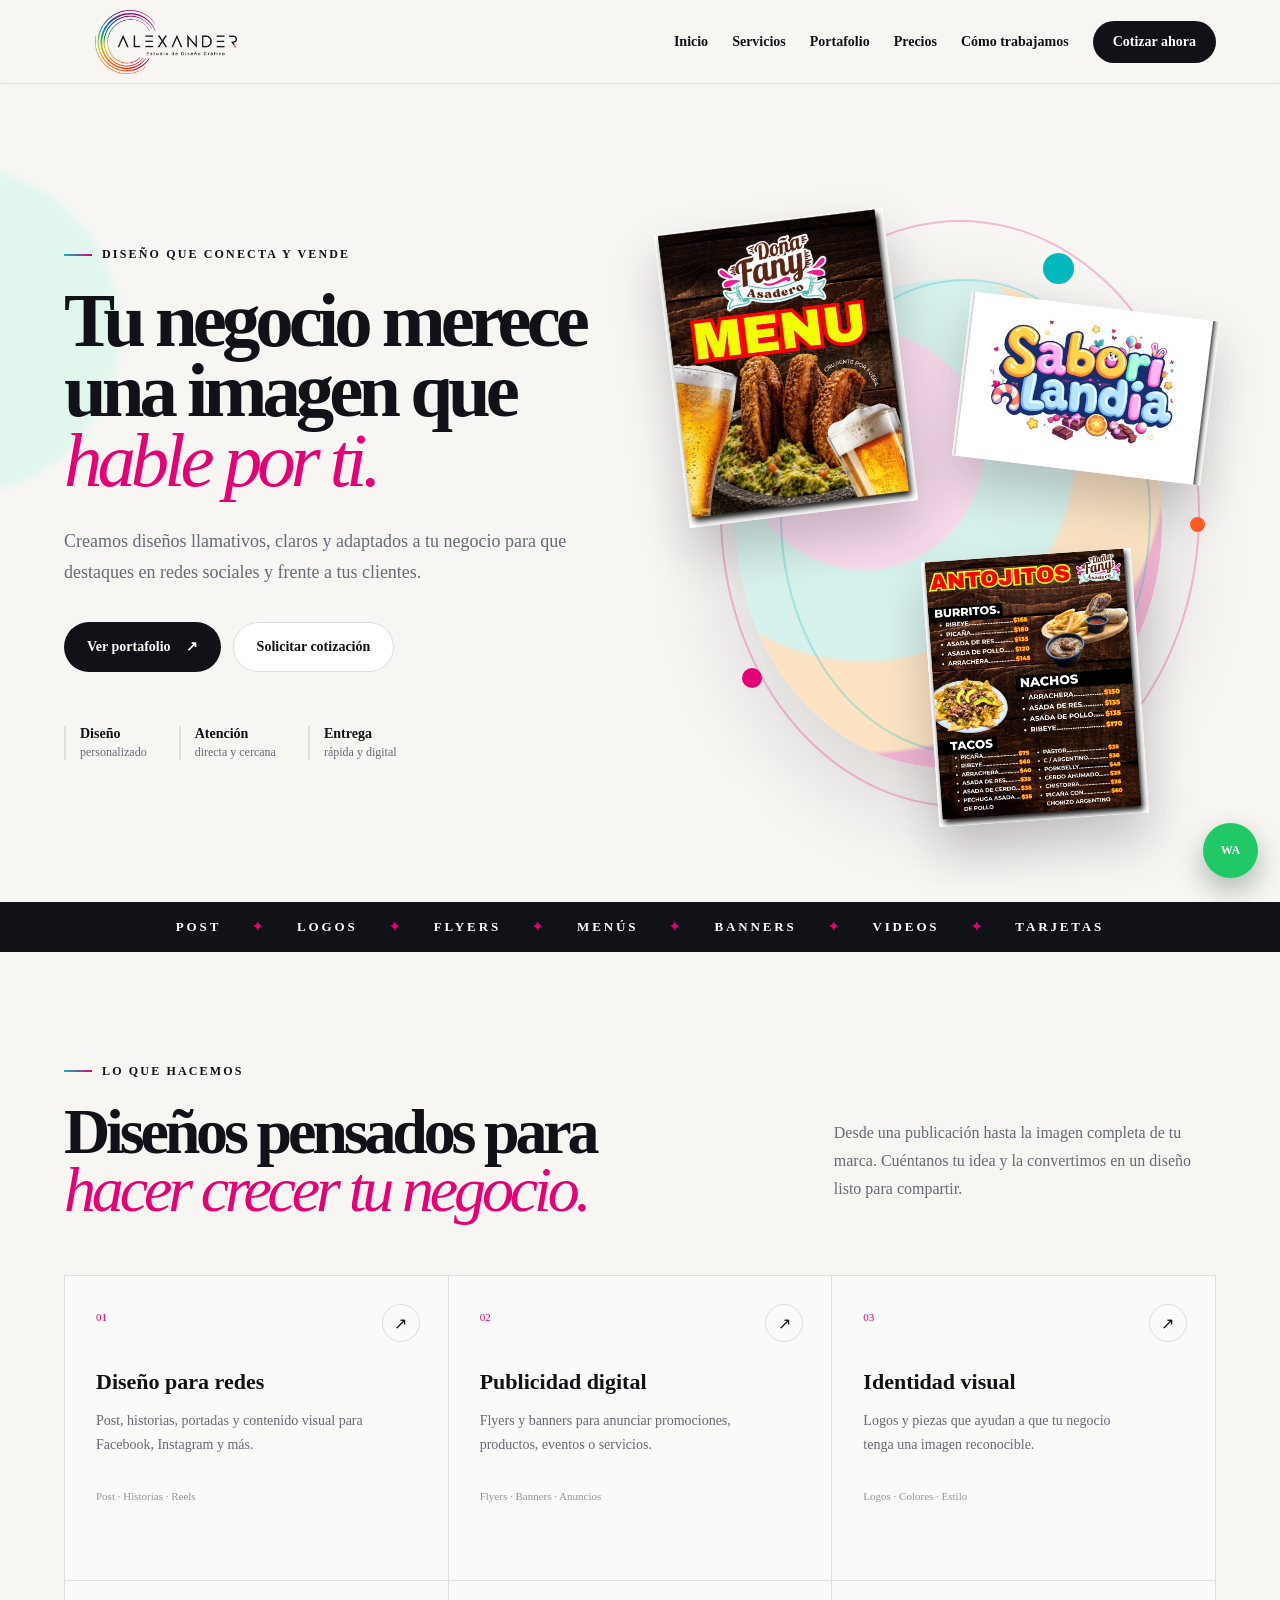
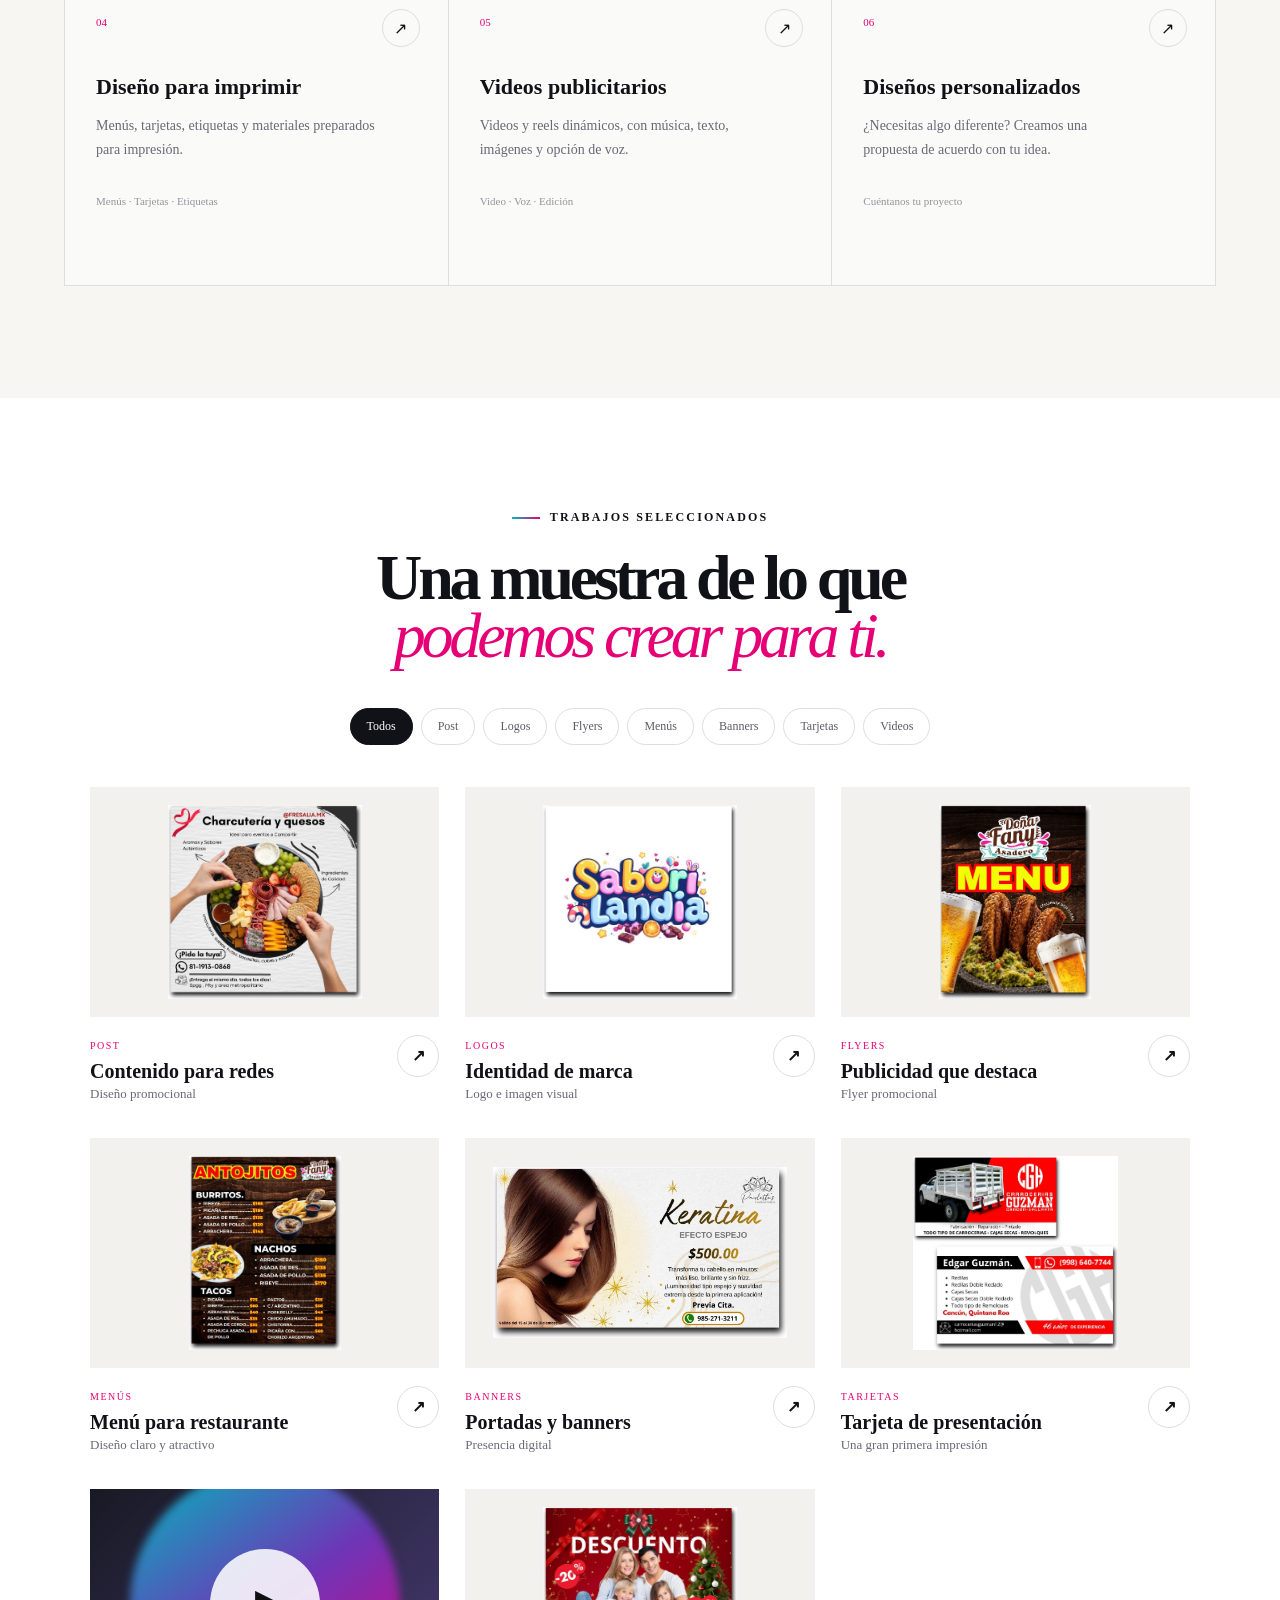
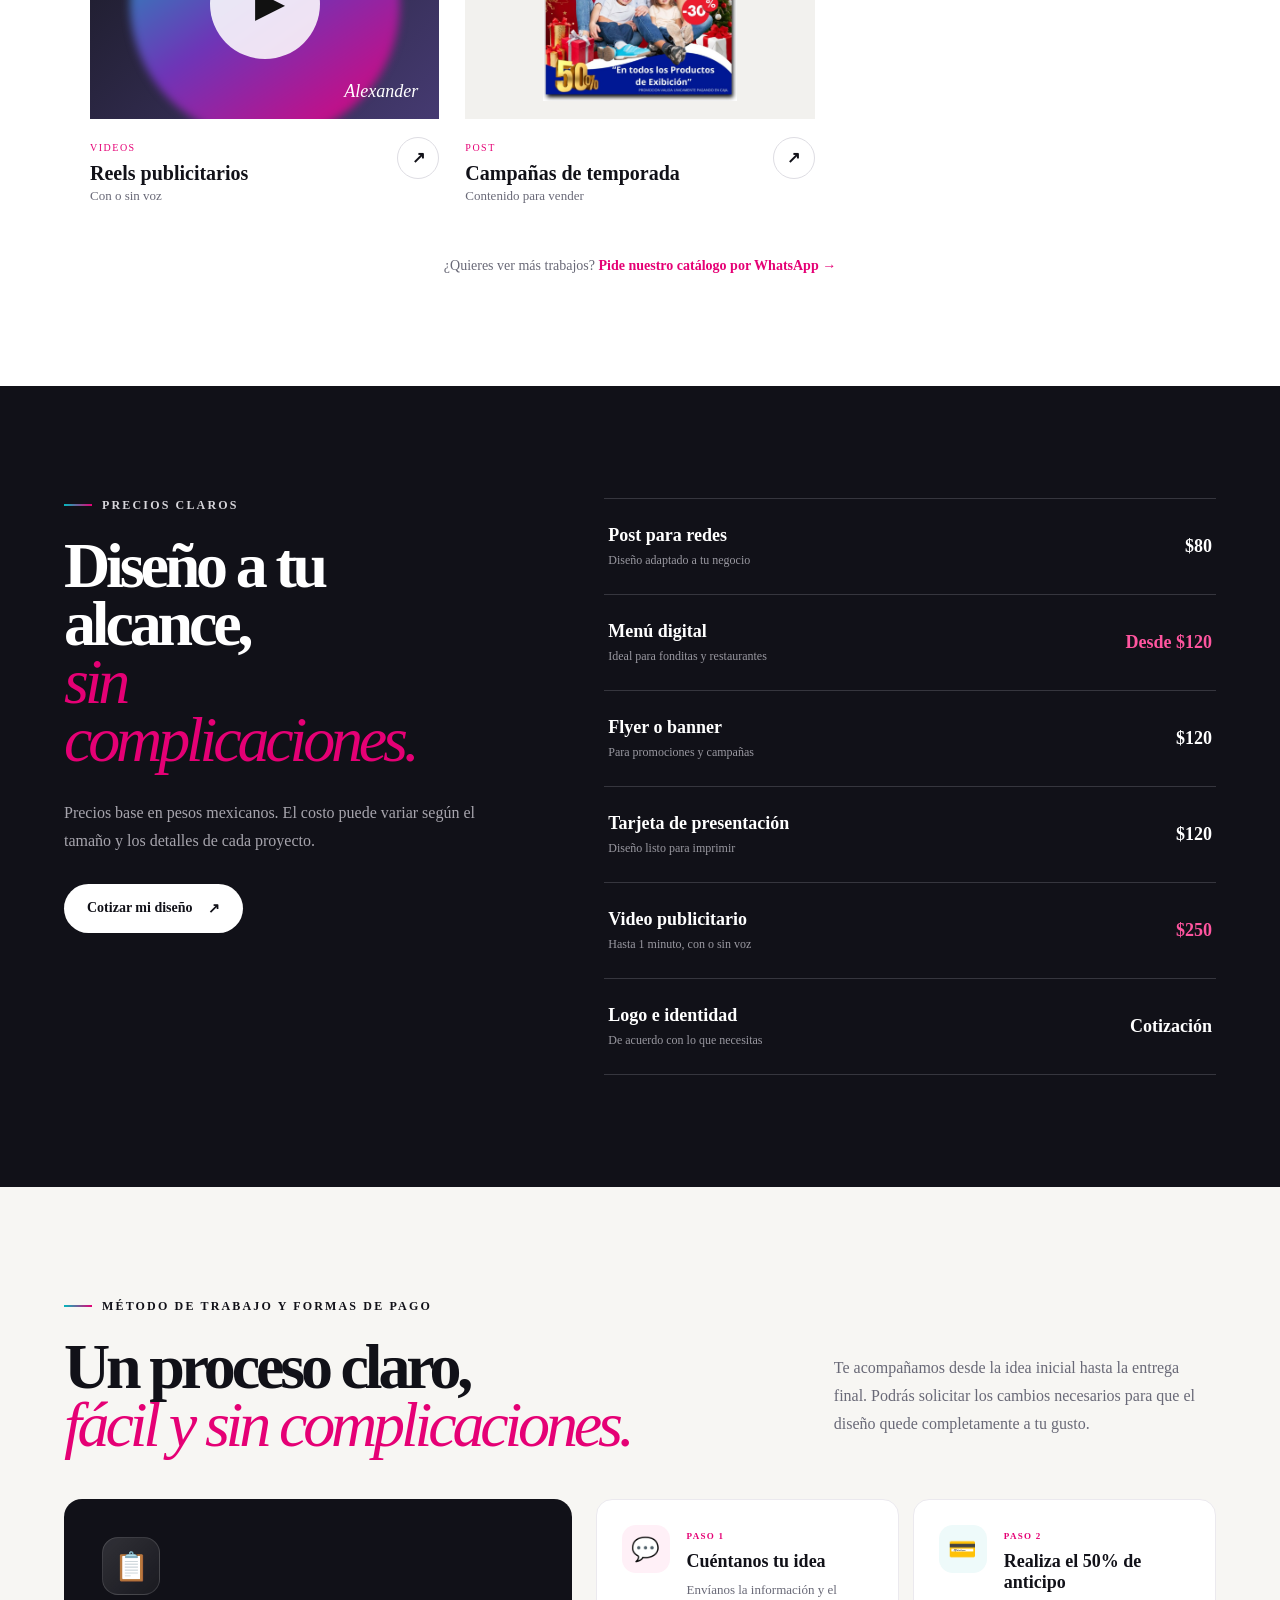
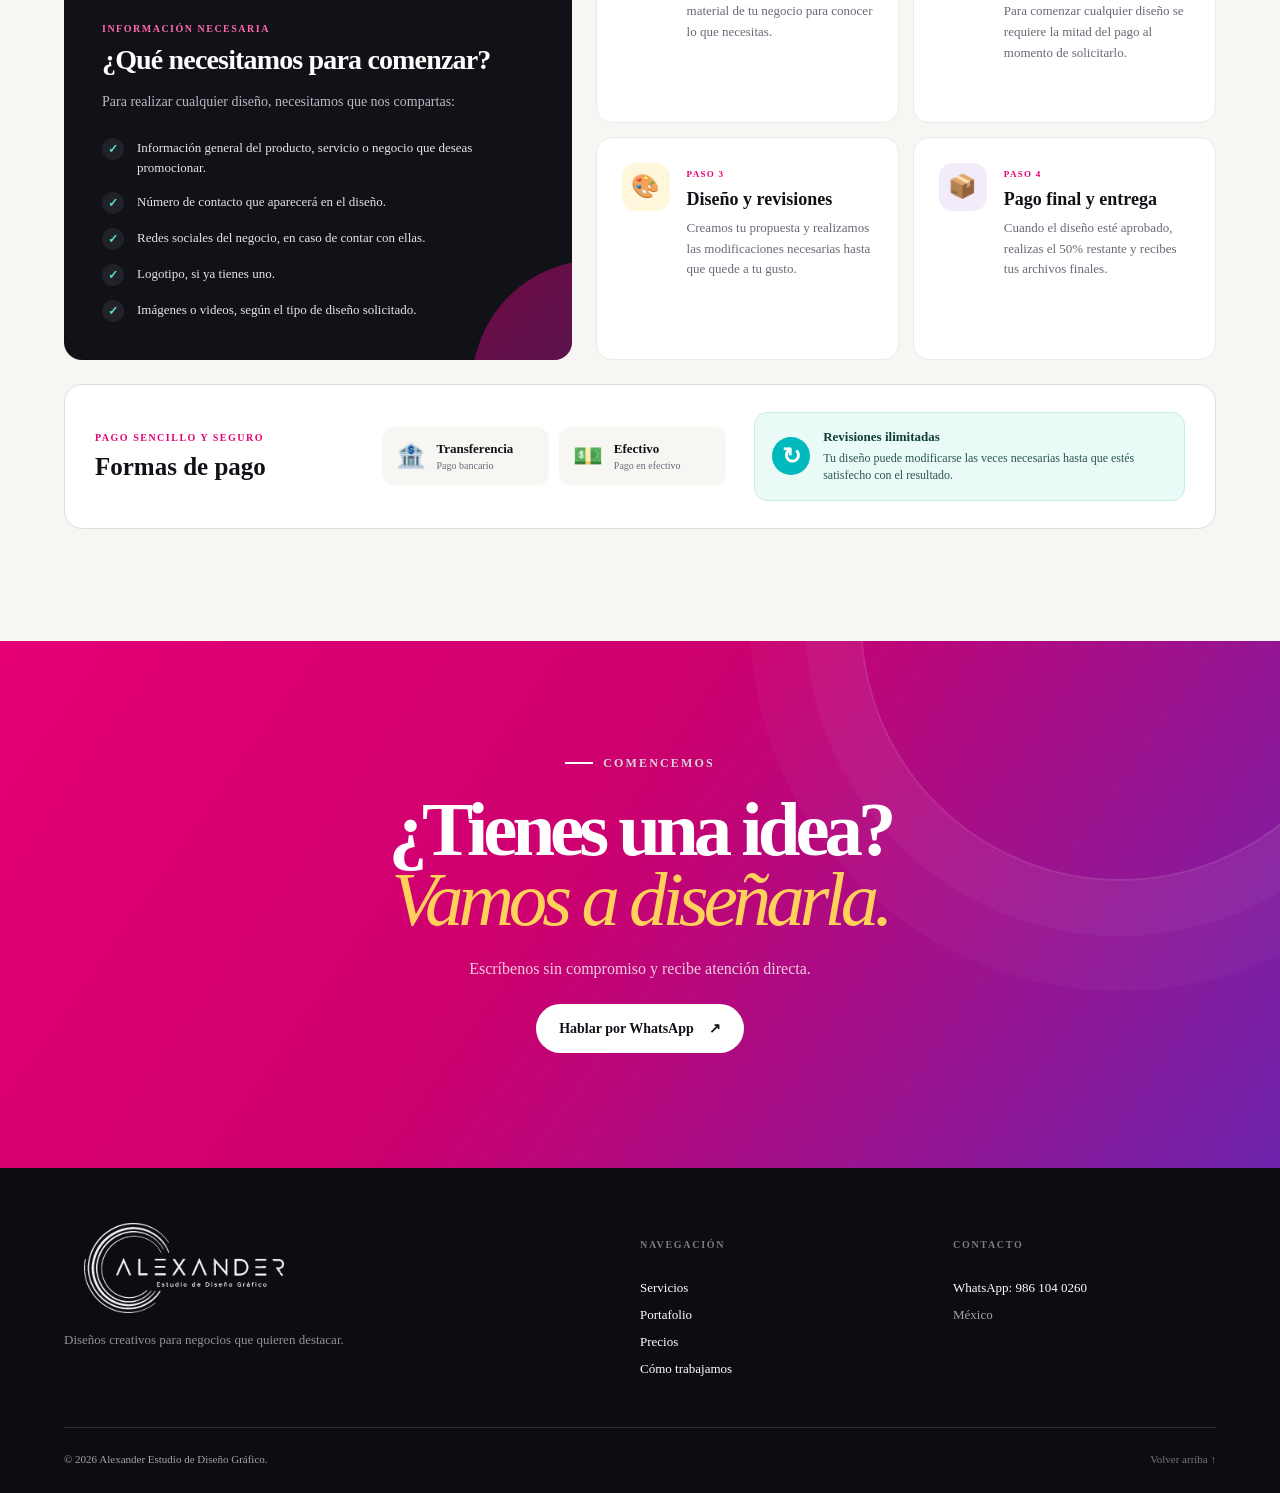
==== commit 96f16313: "Update index.html" ====
--- a/index.html
+++ b/index.html
@@ -62,7 +62,7 @@
     <section class="section pricing" id="precios">
       <div class="pricing-intro"><p class="eyebrow light"><span></span> Precios claros</p><h2>Diseño a tu alcance,<br><em>sin complicaciones.</em></h2><p>Precios base en pesos mexicanos. El costo puede variar según el tamaño y los detalles de cada proyecto.</p><a class="button button-light" href="https://wa.me/529861040260" target="_blank" rel="noreferrer">Cotizar mi diseño <span>↗</span></a></div>
       <div class="price-list">
-        <article class="price-row"><div><h3>Post para redes</h3><p>Diseño adaptado a tu negocio</p></div><strong>$120</strong></article>
+        <article class="price-row"><div><h3>Post para redes</h3><p>Diseño adaptado a tu negocio</p></div><strong>$80</strong></article>
         <article class="price-row featured"><div><h3>Menú digital</h3><p>Ideal para fonditas y restaurantes</p></div><strong>Desde $120</strong></article>
         <article class="price-row"><div><h3>Flyer o banner</h3><p>Para promociones y campañas</p></div><strong>$120</strong></article>
         <article class="price-row"><div><h3>Tarjeta de presentación</h3><p>Diseño listo para imprimir</p></div><strong>$120</strong></article>
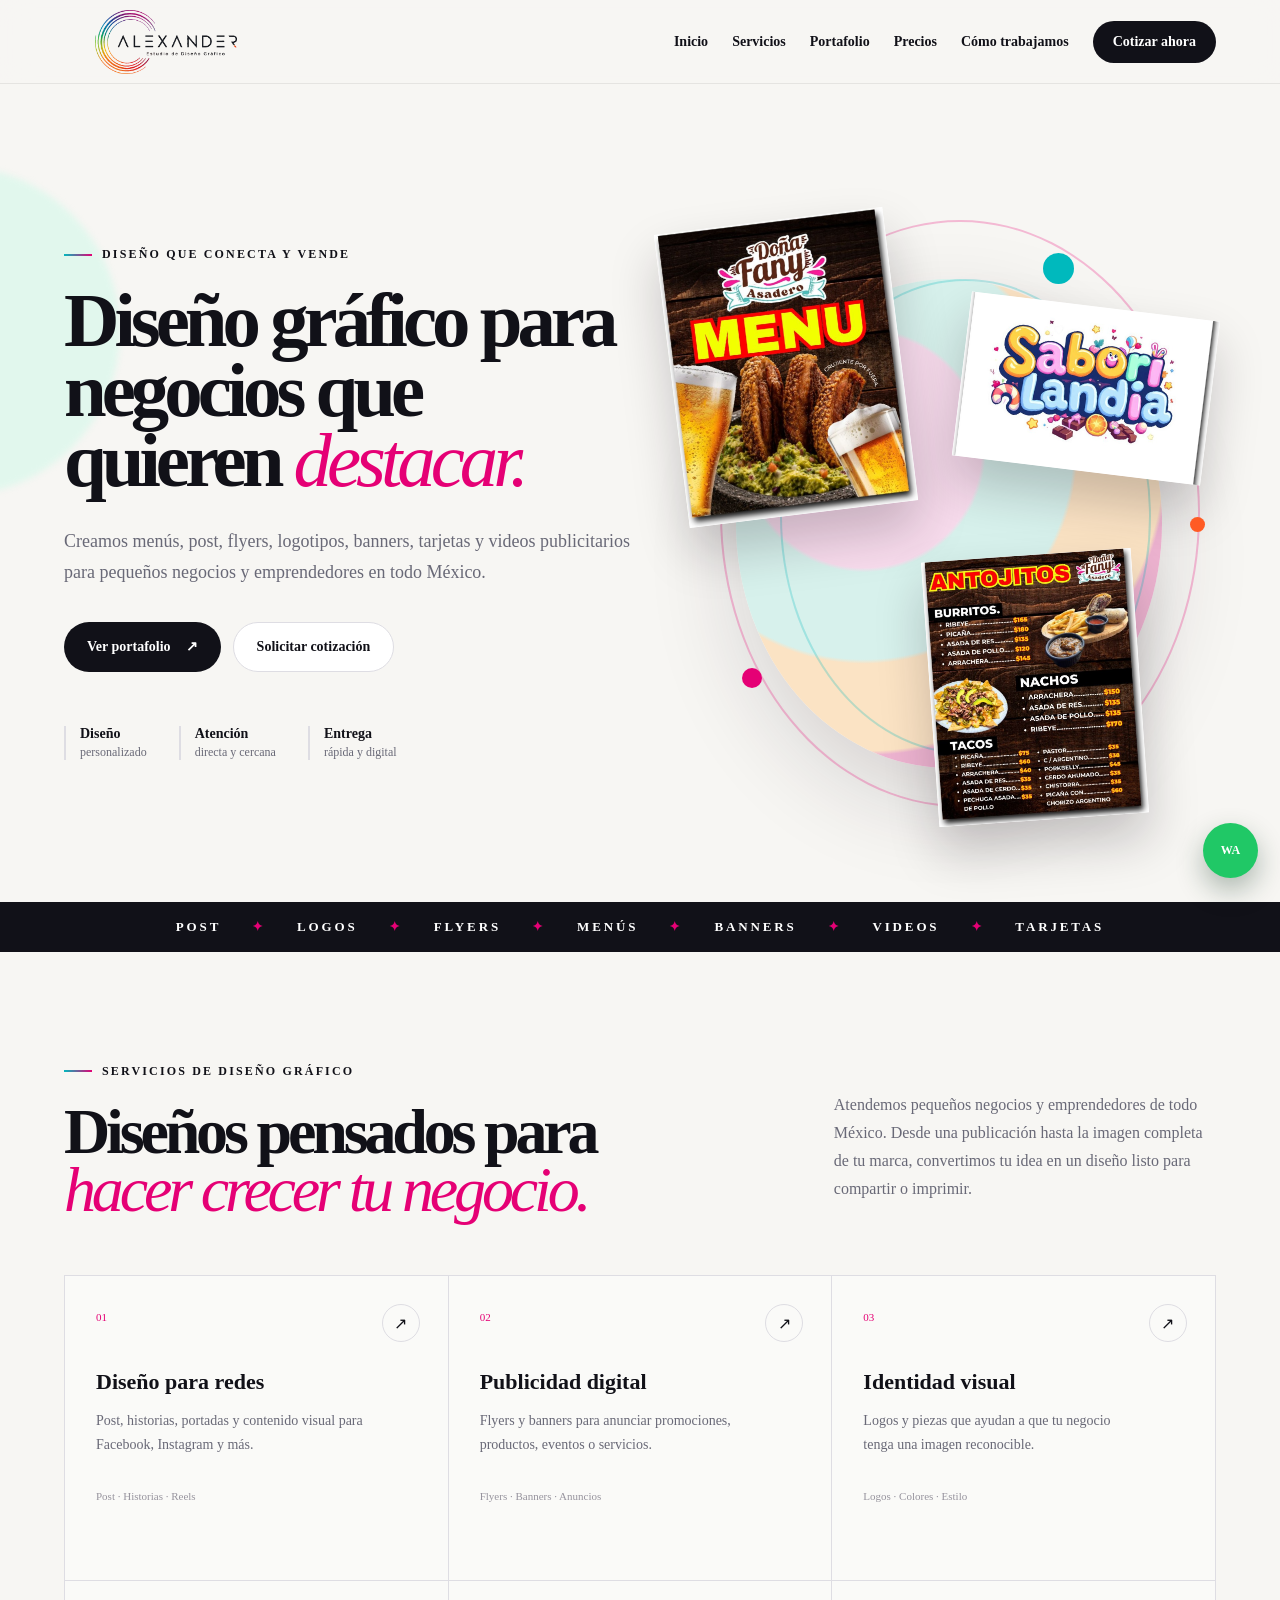
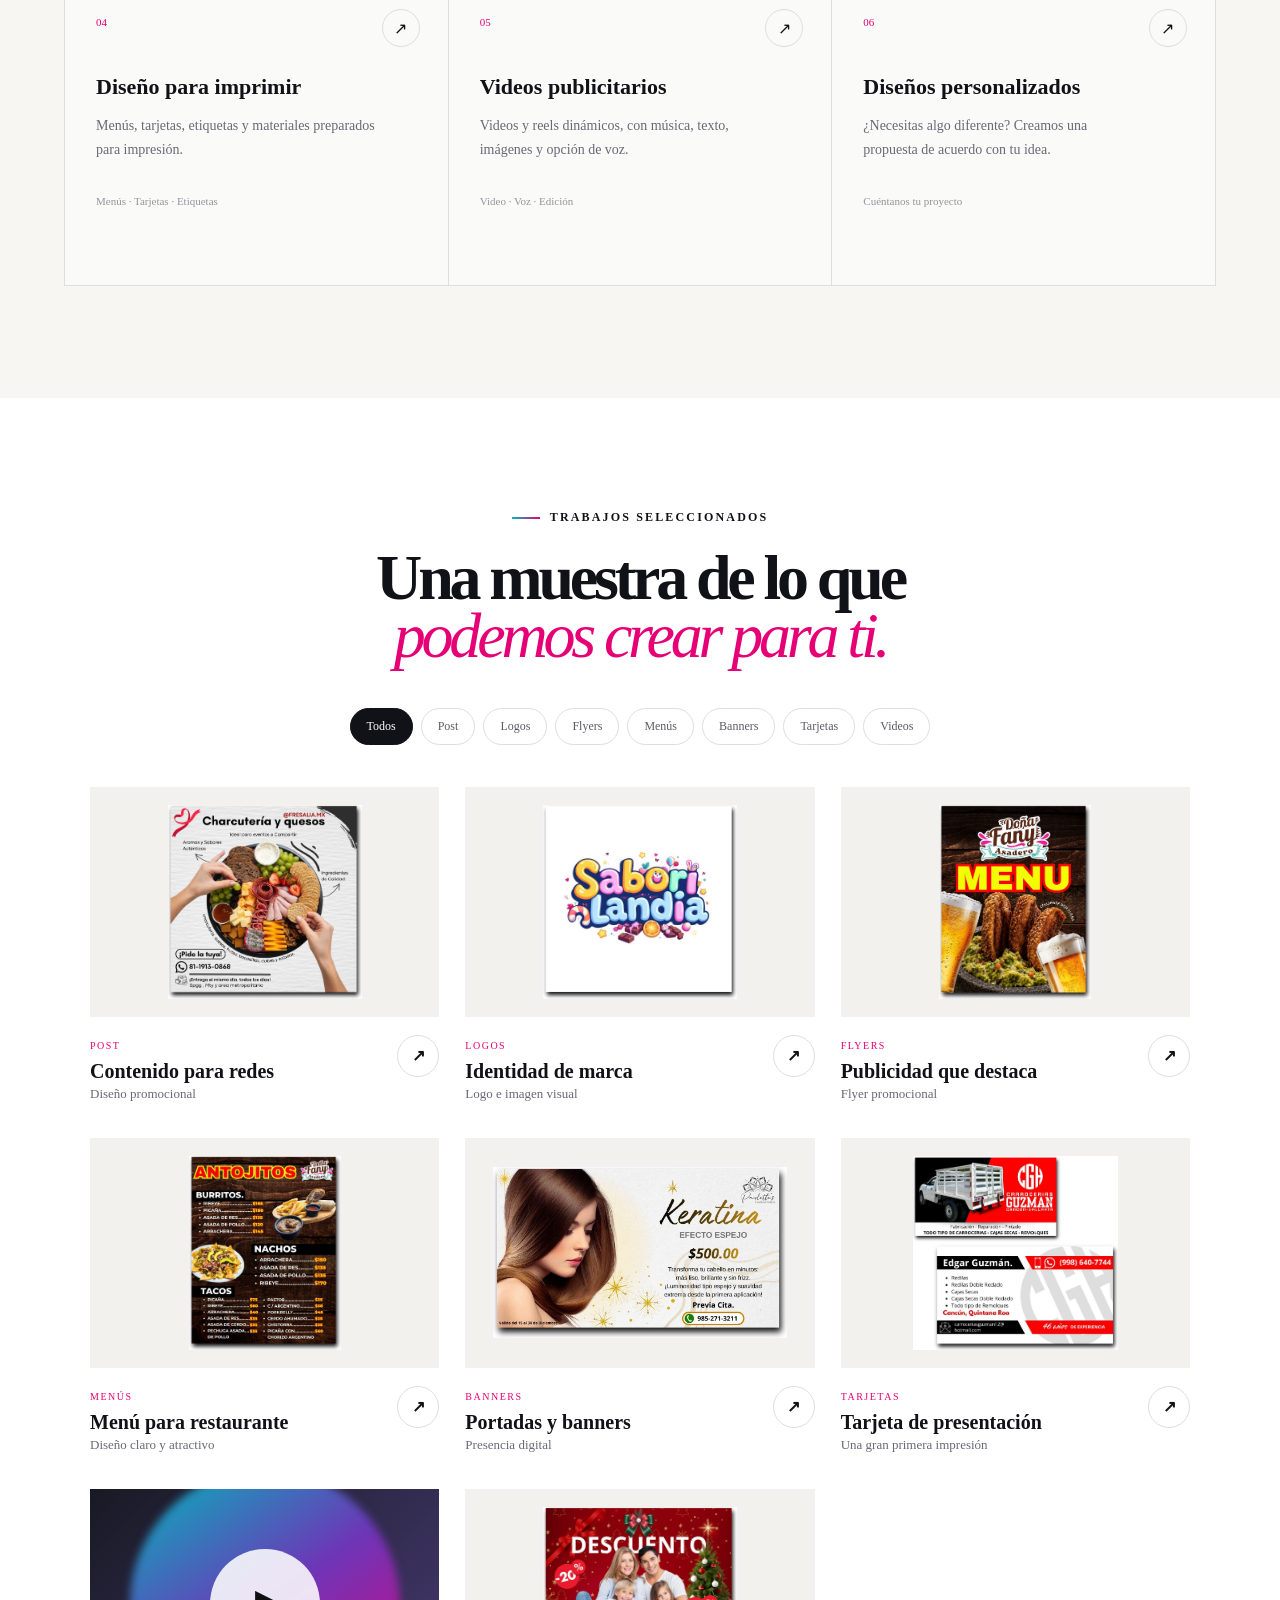
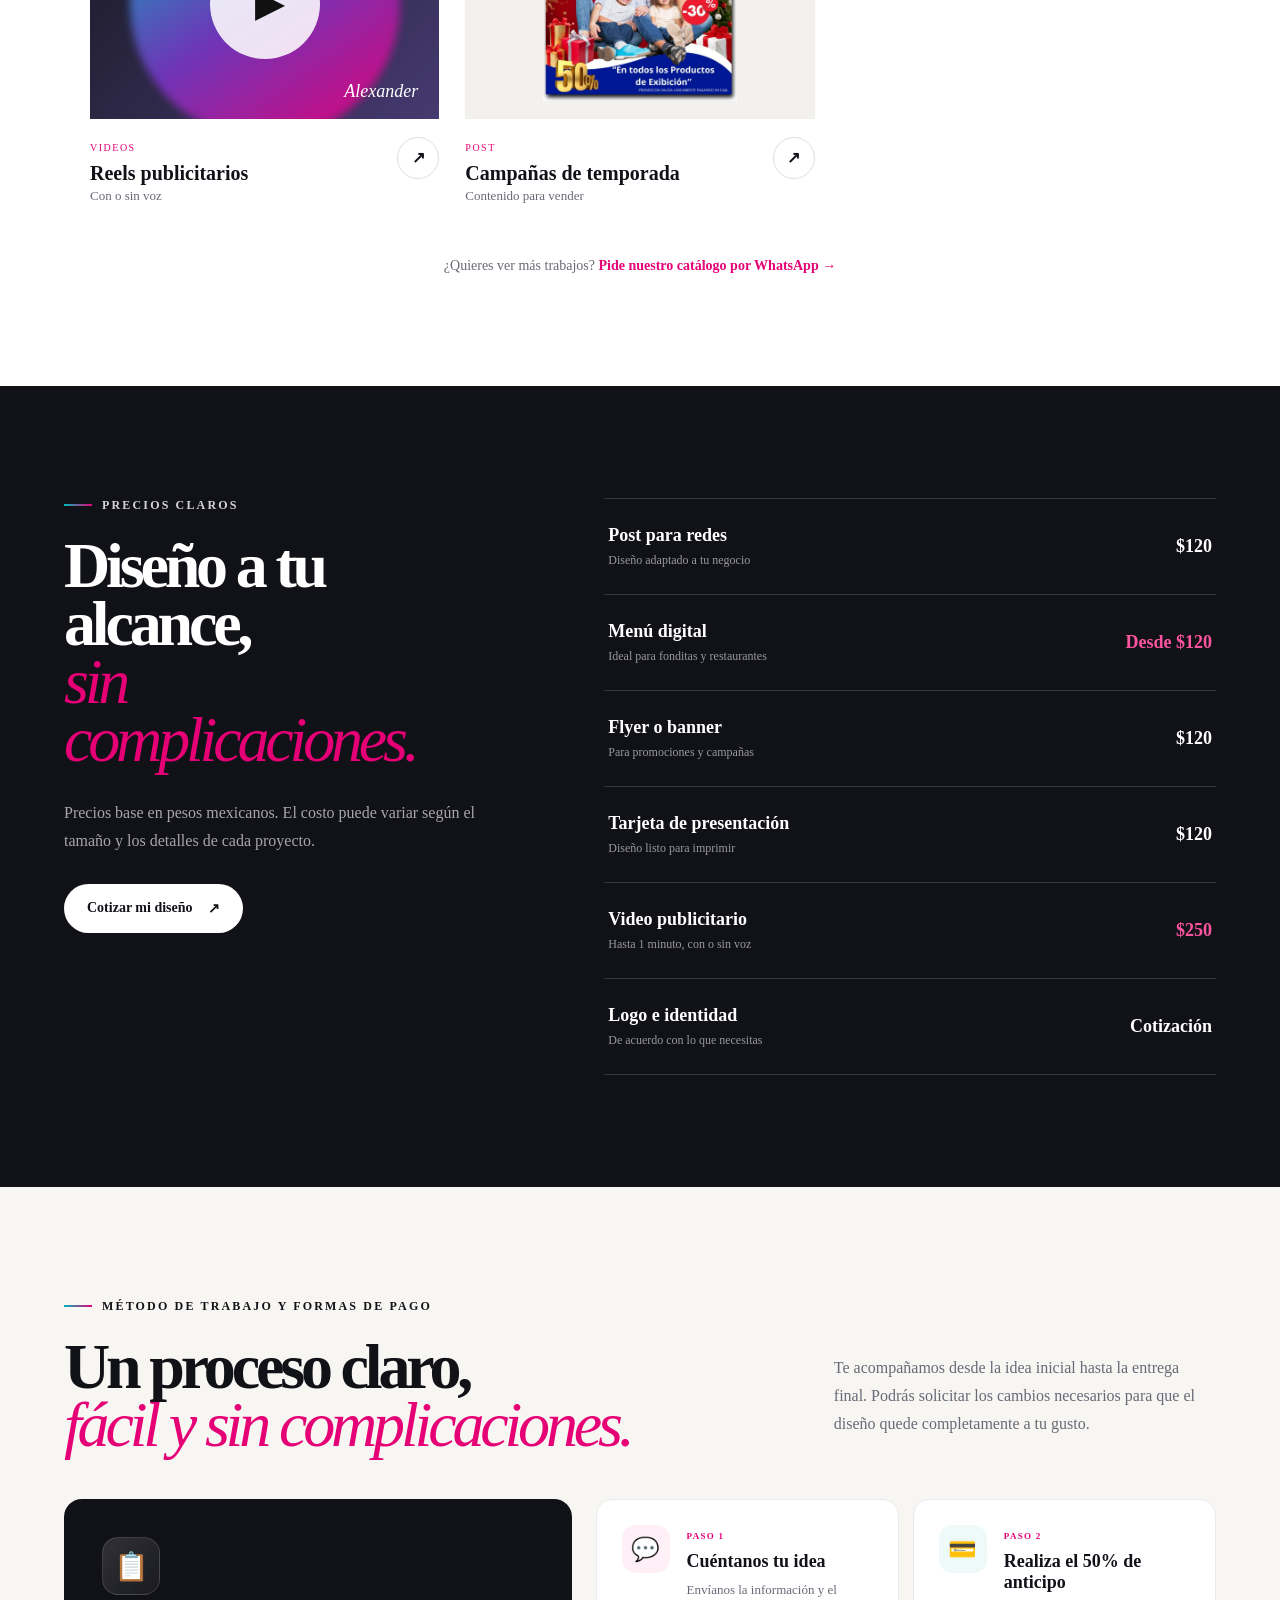
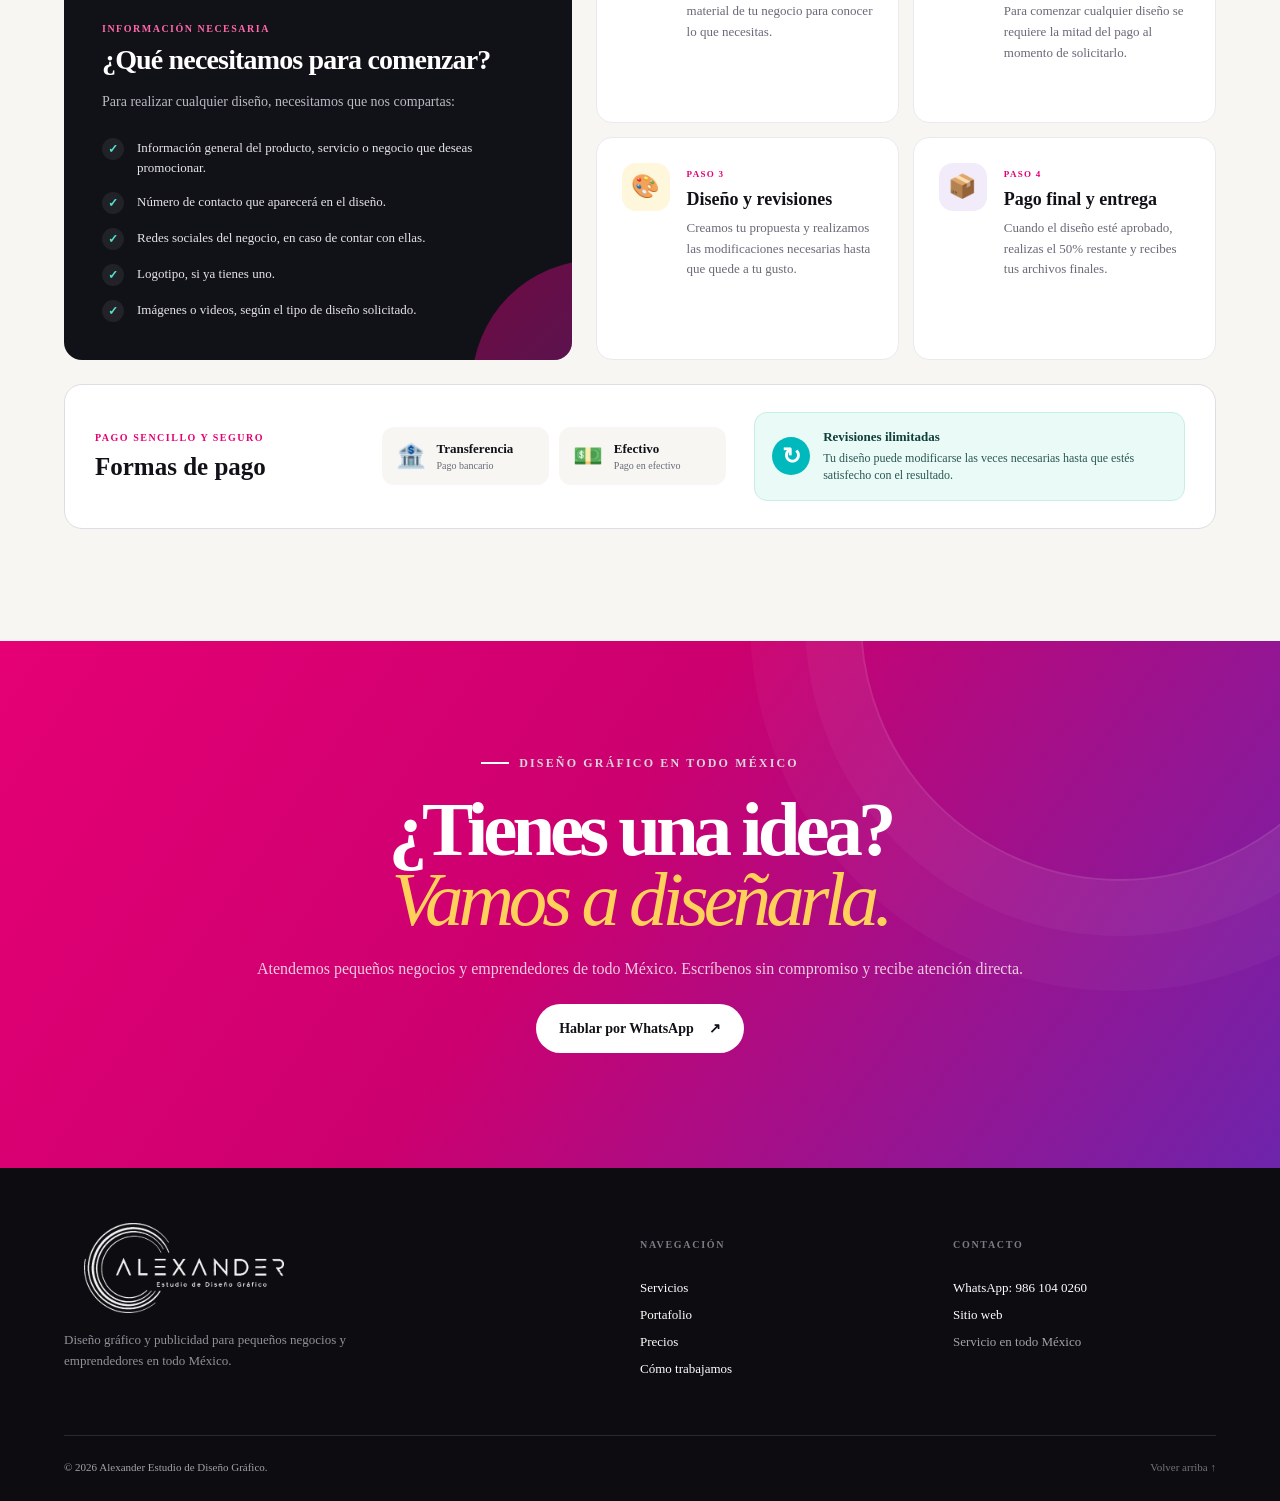
==== commit 1d7dad57: "Add files via upload" ====
--- a/index.html
+++ b/index.html
@@ -1,11 +1,108 @@
 <!DOCTYPE html>
-<html lang="es">
+<html lang="es-MX">
 <head>
   <meta charset="UTF-8">
   <meta name="viewport" content="width=device-width, initial-scale=1.0">
-  <meta name="description" content="Diseño de post, logos, flyers, menús, banners, tarjetas y videos publicitarios para negocios.">
-  <title>Alexander Estudio de Diseño Gráfico | Portafolio</title>
+  <title>Diseño gráfico para negocios en México | Alexander Estudio</title>
+  <meta name="description" content="Diseño de menús, post, flyers, logotipos, banners, tarjetas y videos publicitarios para pequeños negocios en todo México. Cotiza por WhatsApp.">
+  <meta name="author" content="Alexander Estudio de Diseño Gráfico">
+  <meta name="robots" content="index, follow, max-image-preview:large, max-snippet:-1, max-video-preview:-1">
+  <meta name="theme-color" content="#111118">
+  <link rel="canonical" href="https://alexander-estudio-grafico.github.io/portafolio/">
+  <link rel="icon" type="image/png" href="logo-alexander.png">
+  <link rel="manifest" href="manifest.webmanifest">
+
+  <meta property="og:type" content="website">
+  <meta property="og:locale" content="es_MX">
+  <meta property="og:site_name" content="Alexander Estudio de Diseño Gráfico">
+  <meta property="og:title" content="Diseño gráfico para negocios en México | Alexander Estudio">
+  <meta property="og:description" content="Menús, post, flyers, logotipos, banners, tarjetas y videos publicitarios para pequeños negocios en todo México.">
+  <meta property="og:url" content="https://alexander-estudio-grafico.github.io/portafolio/">
+  <meta property="og:image" content="https://alexander-estudio-grafico.github.io/portafolio/logo-alexander.png">
+  <meta property="og:image:alt" content="Logotipo de Alexander Estudio de Diseño Gráfico">
+
+  <meta name="twitter:card" content="summary_large_image">
+  <meta name="twitter:title" content="Diseño gráfico para negocios en México | Alexander Estudio">
+  <meta name="twitter:description" content="Diseños publicitarios personalizados para pequeños negocios en todo México.">
+  <meta name="twitter:image" content="https://alexander-estudio-grafico.github.io/portafolio/logo-alexander.png">
+
   <link rel="stylesheet" href="styles.css">
+  <script type="application/ld+json">
+  {
+    "@context": "https://schema.org",
+    "@graph": [
+      {
+        "@type": "Organization",
+        "@id": "https://alexander-estudio-grafico.github.io/portafolio/#organization",
+        "name": "Alexander Estudio de Diseño Gráfico",
+        "alternateName": "Alexander Estudio",
+        "url": "https://alexander-estudio-grafico.github.io/portafolio/",
+        "logo": "https://alexander-estudio-grafico.github.io/portafolio/logo-alexander.png",
+        "description": "Estudio de diseño gráfico para pequeños negocios y emprendedores en México.",
+        "telephone": "+52 986 104 0260",
+        "areaServed": {
+          "@type": "Country",
+          "name": "México"
+        },
+        "contactPoint": {
+          "@type": "ContactPoint",
+          "telephone": "+52 986 104 0260",
+          "contactType": "ventas y cotizaciones",
+          "areaServed": "MX",
+          "availableLanguage": "es"
+        },
+        "hasOfferCatalog": {
+          "@type": "OfferCatalog",
+          "name": "Servicios de diseño gráfico",
+          "itemListElement": [
+            {
+              "@type": "Offer",
+              "itemOffered": {
+                "@type": "Service",
+                "name": "Diseño para redes sociales",
+                "description": "Diseño de post, historias, portadas y contenido visual para redes sociales."
+              }
+            },
+            {
+              "@type": "Offer",
+              "itemOffered": {
+                "@type": "Service",
+                "name": "Diseño de menús y material publicitario",
+                "description": "Diseño de menús, flyers, banners, tarjetas y etiquetas para negocios."
+              }
+            },
+            {
+              "@type": "Offer",
+              "itemOffered": {
+                "@type": "Service",
+                "name": "Diseño de logotipos e identidad visual"
+              }
+            },
+            {
+              "@type": "Offer",
+              "itemOffered": {
+                "@type": "Service",
+                "name": "Videos publicitarios y reels",
+                "description": "Edición de videos publicitarios con música, texto y opción de voz."
+              }
+            }
+          ]
+        }
+      },
+      {
+        "@type": "WebSite",
+        "@id": "https://alexander-estudio-grafico.github.io/portafolio/#website",
+        "url": "https://alexander-estudio-grafico.github.io/portafolio/",
+        "name": "Alexander Estudio de Diseño Gráfico",
+        "description": "Portafolio y servicios de diseño gráfico para negocios en México.",
+        "inLanguage": "es-MX",
+        "publisher": {
+          "@id": "https://alexander-estudio-grafico.github.io/portafolio/#organization"
+        }
+      }
+    ]
+  }
+  </script>
 </head>
 <body>
   <header class="site-header">
@@ -21,18 +118,18 @@
     <section class="hero" id="inicio">
       <div class="hero-copy">
         <p class="eyebrow"><span></span> Diseño que conecta y vende</p>
-        <h1>Tu negocio merece<br>una imagen que <em>hable por ti.</em></h1>
-        <p class="hero-text">Creamos diseños llamativos, claros y adaptados a tu negocio para que destaques en redes sociales y frente a tus clientes.</p>
+        <h1>Diseño gráfico para<br>negocios que quieren <em>destacar.</em></h1>
+        <p class="hero-text">Creamos menús, post, flyers, logotipos, banners, tarjetas y videos publicitarios para pequeños negocios y emprendedores en todo México.</p>
         <div class="hero-actions"><a class="button button-primary" href="#portafolio">Ver portafolio <span>↗</span></a><a class="button button-ghost" href="https://wa.me/529861040260" target="_blank" rel="noreferrer">Solicitar cotización</a></div>
         <div class="hero-proof"><div><strong>Diseño</strong><span>personalizado</span></div><div><strong>Atención</strong><span>directa y cercana</span></div><div><strong>Entrega</strong><span>rápida y digital</span></div></div>
       </div>
-      <div class="hero-art" aria-label="Muestra de trabajos creativos"><div class="orbit orbit-one"></div><div class="orbit orbit-two"></div><div class="floating-card sample-one"><img src="imagenes/flyer.jpg" alt="Flyer publicitario creado por Alexander Estudio"></div><div class="floating-card sample-two"><img src="imagenes/logo.jpg" alt="Logotipo creado por Alexander Estudio"></div><div class="floating-card sample-three"><img src="imagenes/menu.jpg" alt="Menú creado por Alexander Estudio"></div><div class="color-dot dot-one"></div><div class="color-dot dot-two"></div><div class="color-dot dot-three"></div></div>
+      <div class="hero-art" aria-label="Muestra de trabajos de diseño gráfico"><div class="orbit orbit-one"></div><div class="orbit orbit-two"></div><div class="floating-card sample-one"><img src="imagenes/flyer.jpg" alt="Flyer publicitario para negocio creado por Alexander Estudio" fetchpriority="high"></div><div class="floating-card sample-two"><img src="imagenes/logo.jpg" alt="Diseño de logotipo para una marca" fetchpriority="high"></div><div class="floating-card sample-three"><img src="imagenes/menu.jpg" alt="Diseño de menú para restaurante" fetchpriority="high"></div><div class="color-dot dot-one"></div><div class="color-dot dot-two"></div><div class="color-dot dot-three"></div></div>
     </section>
 
     <section class="ticker"><div>POST <span>✦</span> LOGOS <span>✦</span> FLYERS <span>✦</span> MENÚS <span>✦</span> BANNERS <span>✦</span> VIDEOS <span>✦</span> TARJETAS</div></section>
 
     <section class="section services" id="servicios">
-      <div class="section-heading"><div><p class="eyebrow"><span></span> Lo que hacemos</p><h2>Diseños pensados para<br><em>hacer crecer tu negocio.</em></h2></div><p>Desde una publicación hasta la imagen completa de tu marca. Cuéntanos tu idea y la convertimos en un diseño listo para compartir.</p></div>
+      <div class="section-heading"><div><p class="eyebrow"><span></span> Servicios de diseño gráfico</p><h2>Diseños pensados para<br><em>hacer crecer tu negocio.</em></h2></div><p>Atendemos pequeños negocios y emprendedores de todo México. Desde una publicación hasta la imagen completa de tu marca, convertimos tu idea en un diseño listo para compartir o imprimir.</p></div>
       <div class="service-grid">
         <article class="service-card"><span class="service-number">01</span><h3>Diseño para redes</h3><p>Post, historias, portadas y contenido visual para Facebook, Instagram y más.</p><small>Post · Historias · Reels</small><i>↗</i></article>
         <article class="service-card"><span class="service-number">02</span><h3>Publicidad digital</h3><p>Flyers y banners para anunciar promociones, productos, eventos o servicios.</p><small>Flyers · Banners · Anuncios</small><i>↗</i></article>
@@ -47,11 +144,11 @@
       <div class="portfolio-title"><p class="eyebrow"><span></span> Trabajos seleccionados</p><h2>Una muestra de lo que<br><em>podemos crear para ti.</em></h2></div>
       <div class="filters" role="group" aria-label="Filtrar portafolio"><button class="active" data-filter="Todos">Todos</button><button data-filter="Post">Post</button><button data-filter="Logos">Logos</button><button data-filter="Flyers">Flyers</button><button data-filter="Menús">Menús</button><button data-filter="Banners">Banners</button><button data-filter="Tarjetas">Tarjetas</button><button data-filter="Videos">Videos</button></div>
       <div class="work-grid">
-        <article class="work-item" data-category="Post"><button type="button" class="work-visual portfolio-photo" aria-label="Ampliar diseño de post"><img src="imagenes/post.jpg" alt="Diseño de post para redes sociales" loading="lazy" decoding="async"></button><div class="work-info"><div><small>Post</small><h3>Contenido para redes</h3><p>Diseño promocional</p></div><b>↗</b></div></article>
+        <article class="work-item" data-category="Post"><button type="button" class="work-visual portfolio-photo" aria-label="Ampliar diseño de post"><img src="imagenes/post.jpg" alt="Diseño de post publicitario para redes sociales de un negocio" loading="lazy" decoding="async"></button><div class="work-info"><div><small>Post</small><h3>Contenido para redes</h3><p>Diseño promocional</p></div><b>↗</b></div></article>
         <article class="work-item" data-category="Logos"><button type="button" class="work-visual portfolio-photo" aria-label="Ampliar diseño de logotipo"><img src="imagenes/logo.jpg" alt="Diseño de logotipo e identidad de marca" loading="lazy" decoding="async"></button><div class="work-info"><div><small>Logos</small><h3>Identidad de marca</h3><p>Logo e imagen visual</p></div><b>↗</b></div></article>
-        <article class="work-item" data-category="Flyers"><button type="button" class="work-visual portfolio-photo" aria-label="Ampliar diseño de flyer"><img src="imagenes/flyer.jpg" alt="Diseño de flyer publicitario" loading="lazy" decoding="async"></button><div class="work-info"><div><small>Flyers</small><h3>Publicidad que destaca</h3><p>Flyer promocional</p></div><b>↗</b></div></article>
+        <article class="work-item" data-category="Flyers"><button type="button" class="work-visual portfolio-photo" aria-label="Ampliar diseño de flyer"><img src="imagenes/flyer.jpg" alt="Diseño de flyer publicitario para promocionar productos y servicios" loading="lazy" decoding="async"></button><div class="work-info"><div><small>Flyers</small><h3>Publicidad que destaca</h3><p>Flyer promocional</p></div><b>↗</b></div></article>
         <article class="work-item" data-category="Menús"><button type="button" class="work-visual portfolio-photo" aria-label="Ampliar diseño de menú"><img src="imagenes/menu.jpg" alt="Diseño de menú para restaurante" loading="lazy" decoding="async"></button><div class="work-info"><div><small>Menús</small><h3>Menú para restaurante</h3><p>Diseño claro y atractivo</p></div><b>↗</b></div></article>
-        <article class="work-item" data-category="Banners"><button type="button" class="work-visual portfolio-photo" aria-label="Ampliar diseño de banner"><img src="imagenes/banner.jpg" alt="Diseño de banner para redes sociales" loading="lazy" decoding="async"></button><div class="work-info"><div><small>Banners</small><h3>Portadas y banners</h3><p>Presencia digital</p></div><b>↗</b></div></article>
+        <article class="work-item" data-category="Banners"><button type="button" class="work-visual portfolio-photo" aria-label="Ampliar diseño de banner"><img src="imagenes/banner.jpg" alt="Diseño de banner y portada publicitaria para redes sociales" loading="lazy" decoding="async"></button><div class="work-info"><div><small>Banners</small><h3>Portadas y banners</h3><p>Presencia digital</p></div><b>↗</b></div></article>
         <article class="work-item" data-category="Tarjetas"><button type="button" class="work-visual portfolio-photo" aria-label="Ampliar diseño de tarjeta"><img src="imagenes/tarjetas.jpg" alt="Diseño de tarjeta de presentación" loading="lazy" decoding="async"></button><div class="work-info"><div><small>Tarjetas</small><h3>Tarjeta de presentación</h3><p>Una gran primera impresión</p></div><b>↗</b></div></article>
         <article class="work-item" data-category="Videos"><div class="work-visual work-video"><span>▶</span><i>Alexander</i></div><div class="work-info"><div><small>Videos</small><h3>Reels publicitarios</h3><p>Con o sin voz</p></div><b>↗</b></div></article>
         <article class="work-item" data-category="Post"><button type="button" class="work-visual portfolio-photo" aria-label="Ampliar diseño de campaña"><img src="imagenes/campanas.jpg" alt="Diseño para campaña publicitaria de temporada" loading="lazy" decoding="async"></button><div class="work-info"><div><small>Post</small><h3>Campañas de temporada</h3><p>Contenido para vender</p></div><b>↗</b></div></article>
@@ -62,7 +159,7 @@
     <section class="section pricing" id="precios">
       <div class="pricing-intro"><p class="eyebrow light"><span></span> Precios claros</p><h2>Diseño a tu alcance,<br><em>sin complicaciones.</em></h2><p>Precios base en pesos mexicanos. El costo puede variar según el tamaño y los detalles de cada proyecto.</p><a class="button button-light" href="https://wa.me/529861040260" target="_blank" rel="noreferrer">Cotizar mi diseño <span>↗</span></a></div>
       <div class="price-list">
-        <article class="price-row"><div><h3>Post para redes</h3><p>Diseño adaptado a tu negocio</p></div><strong>$80</strong></article>
+        <article class="price-row"><div><h3>Post para redes</h3><p>Diseño adaptado a tu negocio</p></div><strong>$120</strong></article>
         <article class="price-row featured"><div><h3>Menú digital</h3><p>Ideal para fonditas y restaurantes</p></div><strong>Desde $120</strong></article>
         <article class="price-row"><div><h3>Flyer o banner</h3><p>Para promociones y campañas</p></div><strong>$120</strong></article>
         <article class="price-row"><div><h3>Tarjeta de presentación</h3><p>Diseño listo para imprimir</p></div><strong>$120</strong></article>
@@ -127,10 +224,10 @@
         <div class="revision-note"><span aria-hidden="true">↻</span><p><strong>Revisiones ilimitadas</strong>Tu diseño puede modificarse las veces necesarias hasta que estés satisfecho con el resultado.</p></div>
       </div>
     </section>
-    <section class="cta-section"><div class="cta-rings"></div><p class="eyebrow light"><span></span> Comencemos</p><h2>¿Tienes una idea?<br><em>Vamos a diseñarla.</em></h2><p>Escríbenos sin compromiso y recibe atención directa.</p><a class="button button-light" href="https://wa.me/529861040260" target="_blank" rel="noreferrer">Hablar por WhatsApp <span>↗</span></a></section>
+    <section class="cta-section"><div class="cta-rings"></div><p class="eyebrow light"><span></span> Diseño gráfico en todo México</p><h2>¿Tienes una idea?<br><em>Vamos a diseñarla.</em></h2><p>Atendemos pequeños negocios y emprendedores de todo México. Escríbenos sin compromiso y recibe atención directa.</p><a class="button button-light" href="https://wa.me/529861040260" target="_blank" rel="noreferrer">Hablar por WhatsApp <span>↗</span></a></section>
   </main>
 
-  <footer><div class="footer-brand"><img src="logo-alexander.png" alt="Alexander Estudio de Diseño Gráfico"><p>Diseños creativos para negocios que quieren destacar.</p></div><div><h4>Navegación</h4><a href="#servicios">Servicios</a><a href="#portafolio">Portafolio</a><a href="#precios">Precios</a><a href="#metodo">Cómo trabajamos</a></div><div><h4>Contacto</h4><a href="https://wa.me/529861040260" target="_blank" rel="noreferrer">WhatsApp: 986 104 0260</a><span>México</span></div><div class="footer-bottom"><span>© 2026 Alexander Estudio de Diseño Gráfico.</span><a href="#inicio">Volver arriba ↑</a></div></footer>
+  <footer><div class="footer-brand"><img src="logo-alexander.png" alt="Alexander Estudio de Diseño Gráfico"><p>Diseño gráfico y publicidad para pequeños negocios y emprendedores en todo México.</p></div><div><h4>Navegación</h4><a href="#servicios">Servicios</a><a href="#portafolio">Portafolio</a><a href="#precios">Precios</a><a href="#metodo">Cómo trabajamos</a></div><div><h4>Contacto</h4><a href="https://wa.me/529861040260" target="_blank" rel="noreferrer">WhatsApp: 986 104 0260</a><a href="https://alexander-estudio-grafico.github.io/portafolio/">Sitio web</a><span>Servicio en todo México</span></div><div class="footer-bottom"><span>© 2026 Alexander Estudio de Diseño Gráfico.</span><a href="#inicio">Volver arriba ↑</a></div></footer>
   <div class="lightbox" id="lightbox" aria-hidden="true" role="dialog" aria-modal="true" aria-label="Vista ampliada del diseño">
     <button class="lightbox-close" type="button" aria-label="Cerrar imagen">×</button>
     <img id="lightbox-image" src="" alt="">
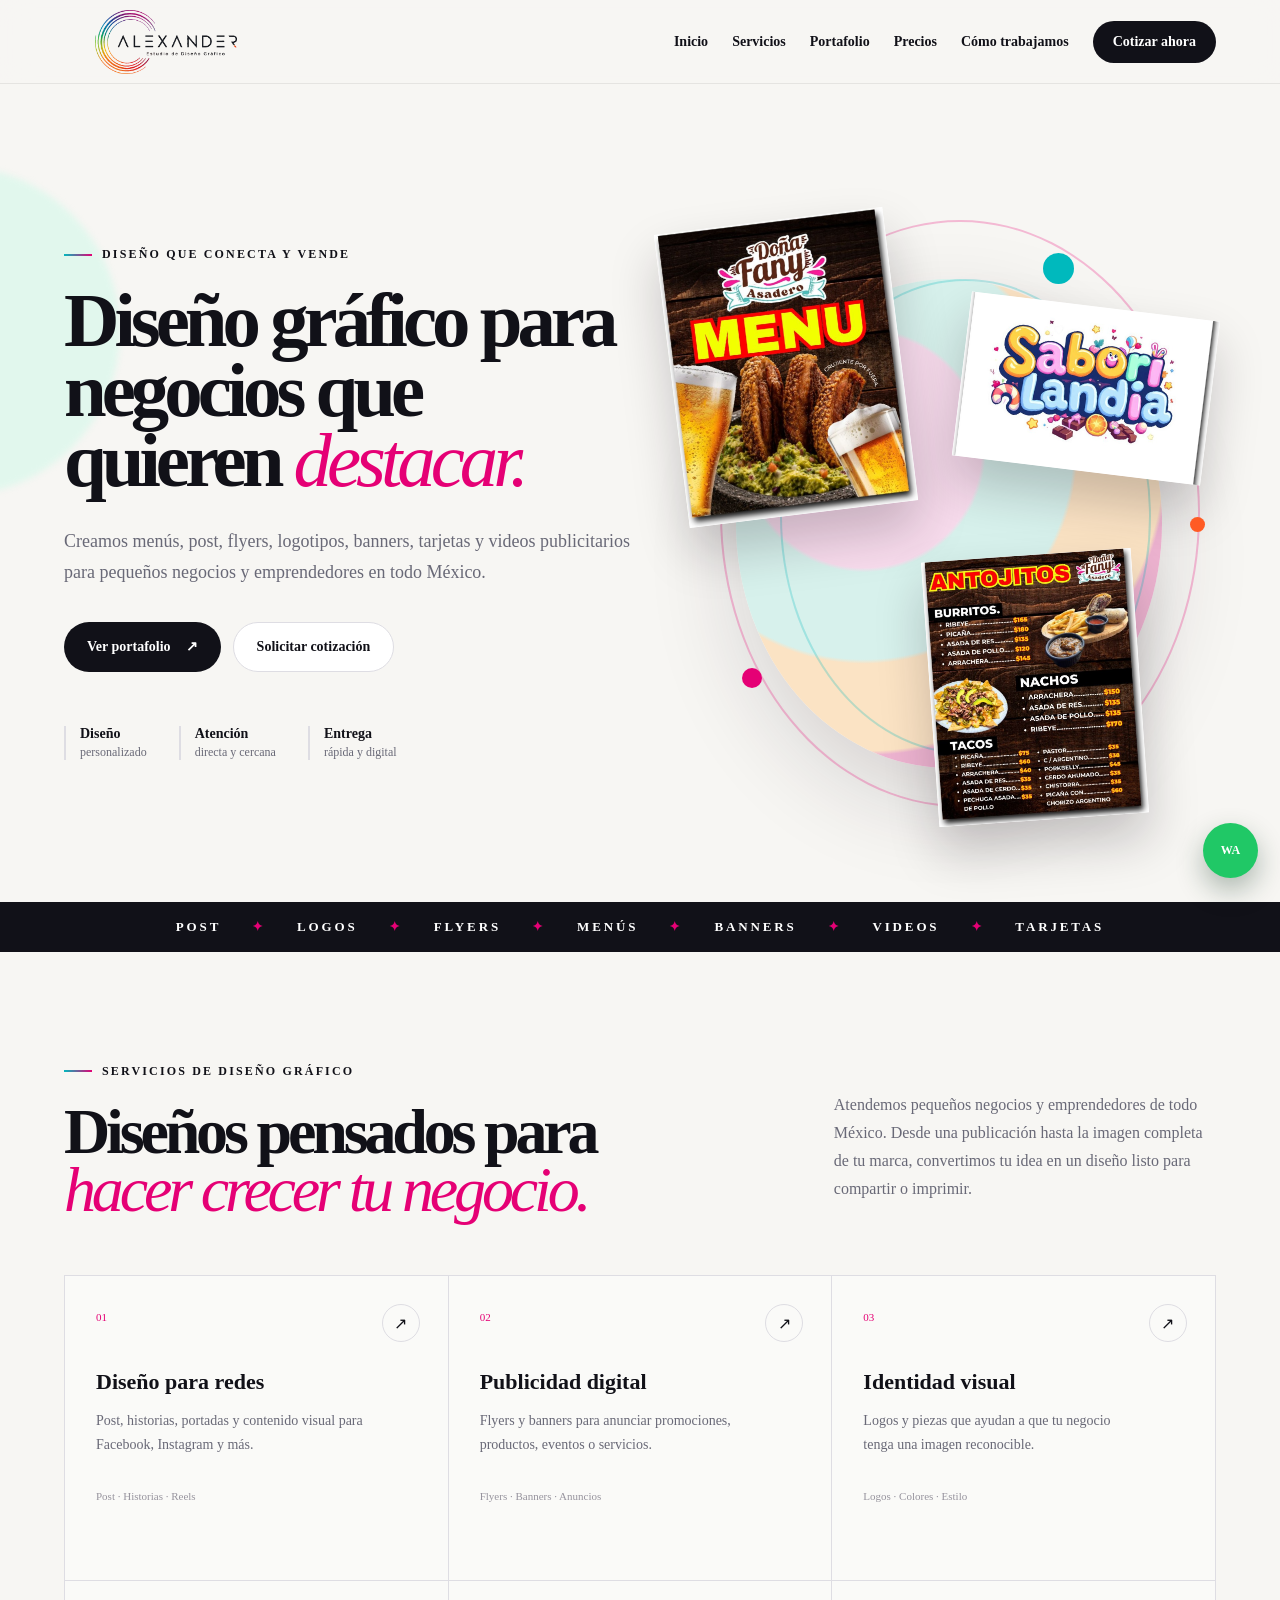
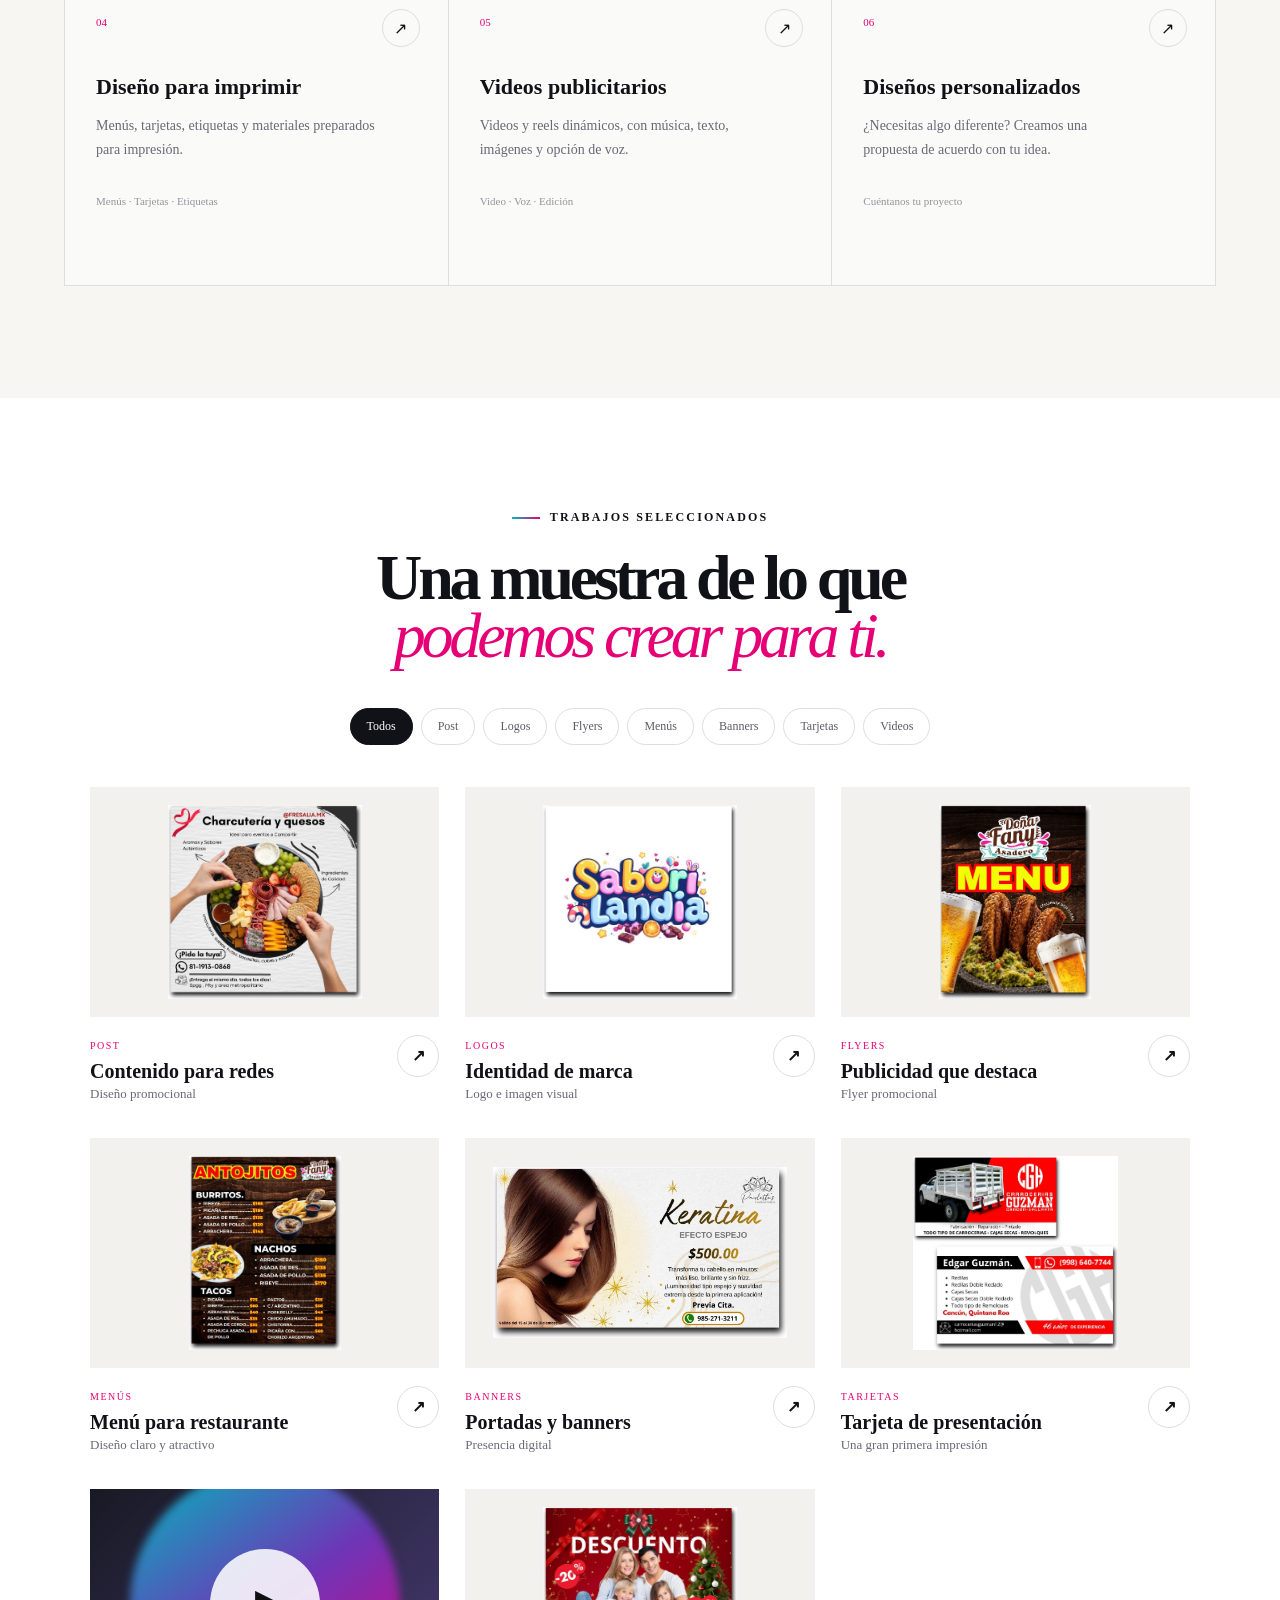
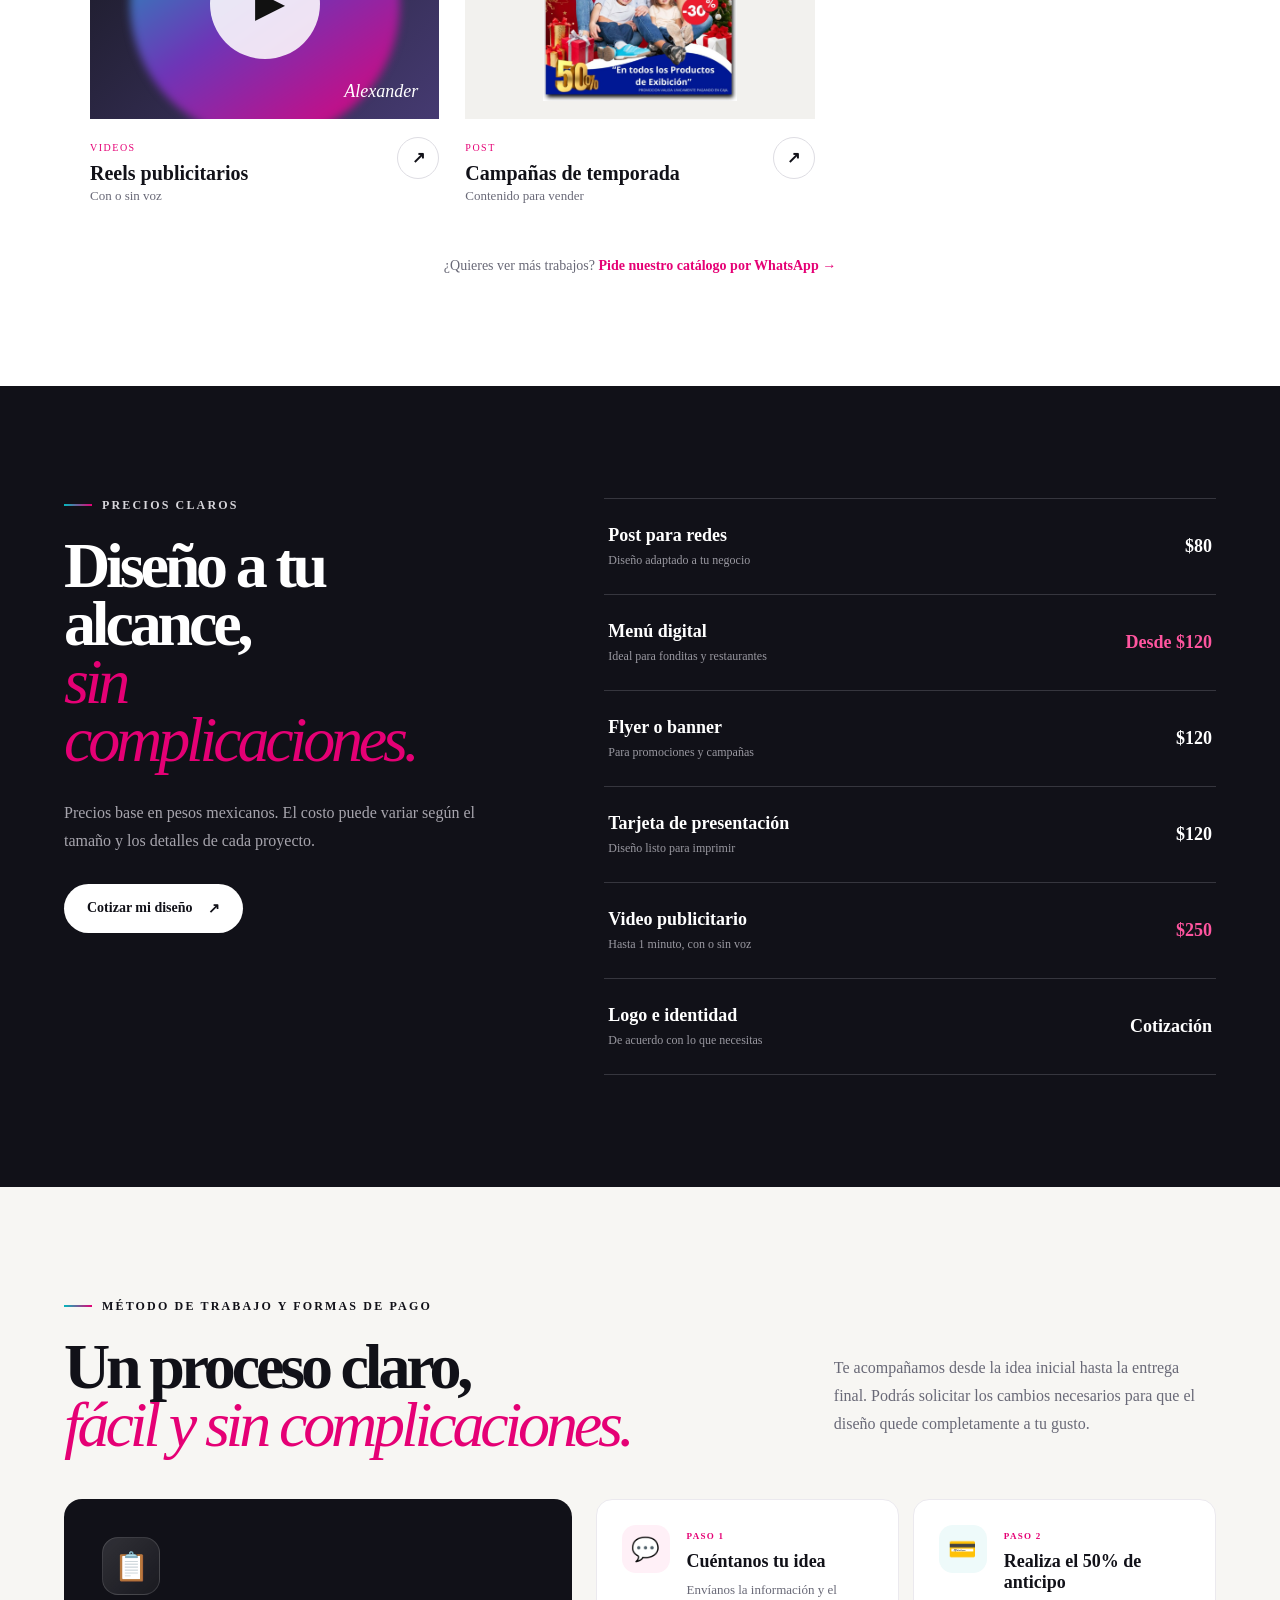
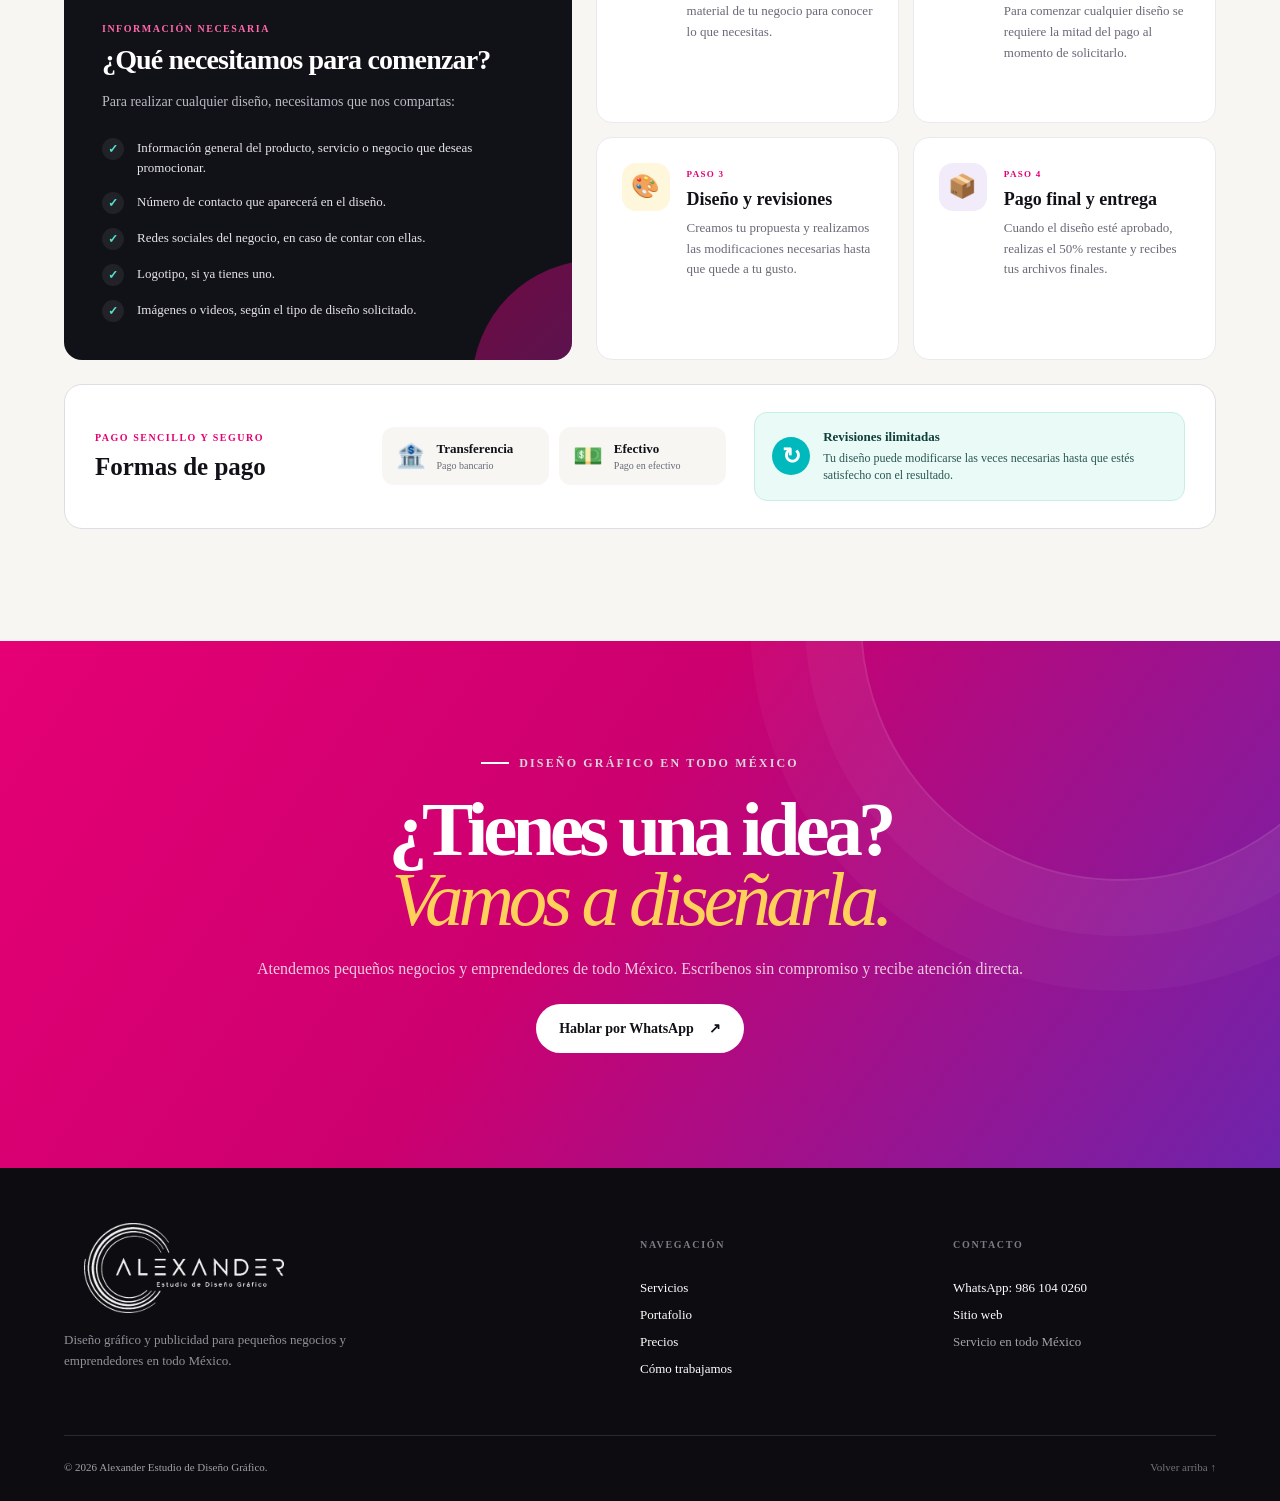
==== commit b79db9b5: "Update index.html" ====
--- a/index.html
+++ b/index.html
@@ -159,7 +159,7 @@
     <section class="section pricing" id="precios">
       <div class="pricing-intro"><p class="eyebrow light"><span></span> Precios claros</p><h2>Diseño a tu alcance,<br><em>sin complicaciones.</em></h2><p>Precios base en pesos mexicanos. El costo puede variar según el tamaño y los detalles de cada proyecto.</p><a class="button button-light" href="https://wa.me/529861040260" target="_blank" rel="noreferrer">Cotizar mi diseño <span>↗</span></a></div>
       <div class="price-list">
-        <article class="price-row"><div><h3>Post para redes</h3><p>Diseño adaptado a tu negocio</p></div><strong>$120</strong></article>
+        <article class="price-row"><div><h3>Post para redes</h3><p>Diseño adaptado a tu negocio</p></div><strong>$80</strong></article>
         <article class="price-row featured"><div><h3>Menú digital</h3><p>Ideal para fonditas y restaurantes</p></div><strong>Desde $120</strong></article>
         <article class="price-row"><div><h3>Flyer o banner</h3><p>Para promociones y campañas</p></div><strong>$120</strong></article>
         <article class="price-row"><div><h3>Tarjeta de presentación</h3><p>Diseño listo para imprimir</p></div><strong>$120</strong></article>
